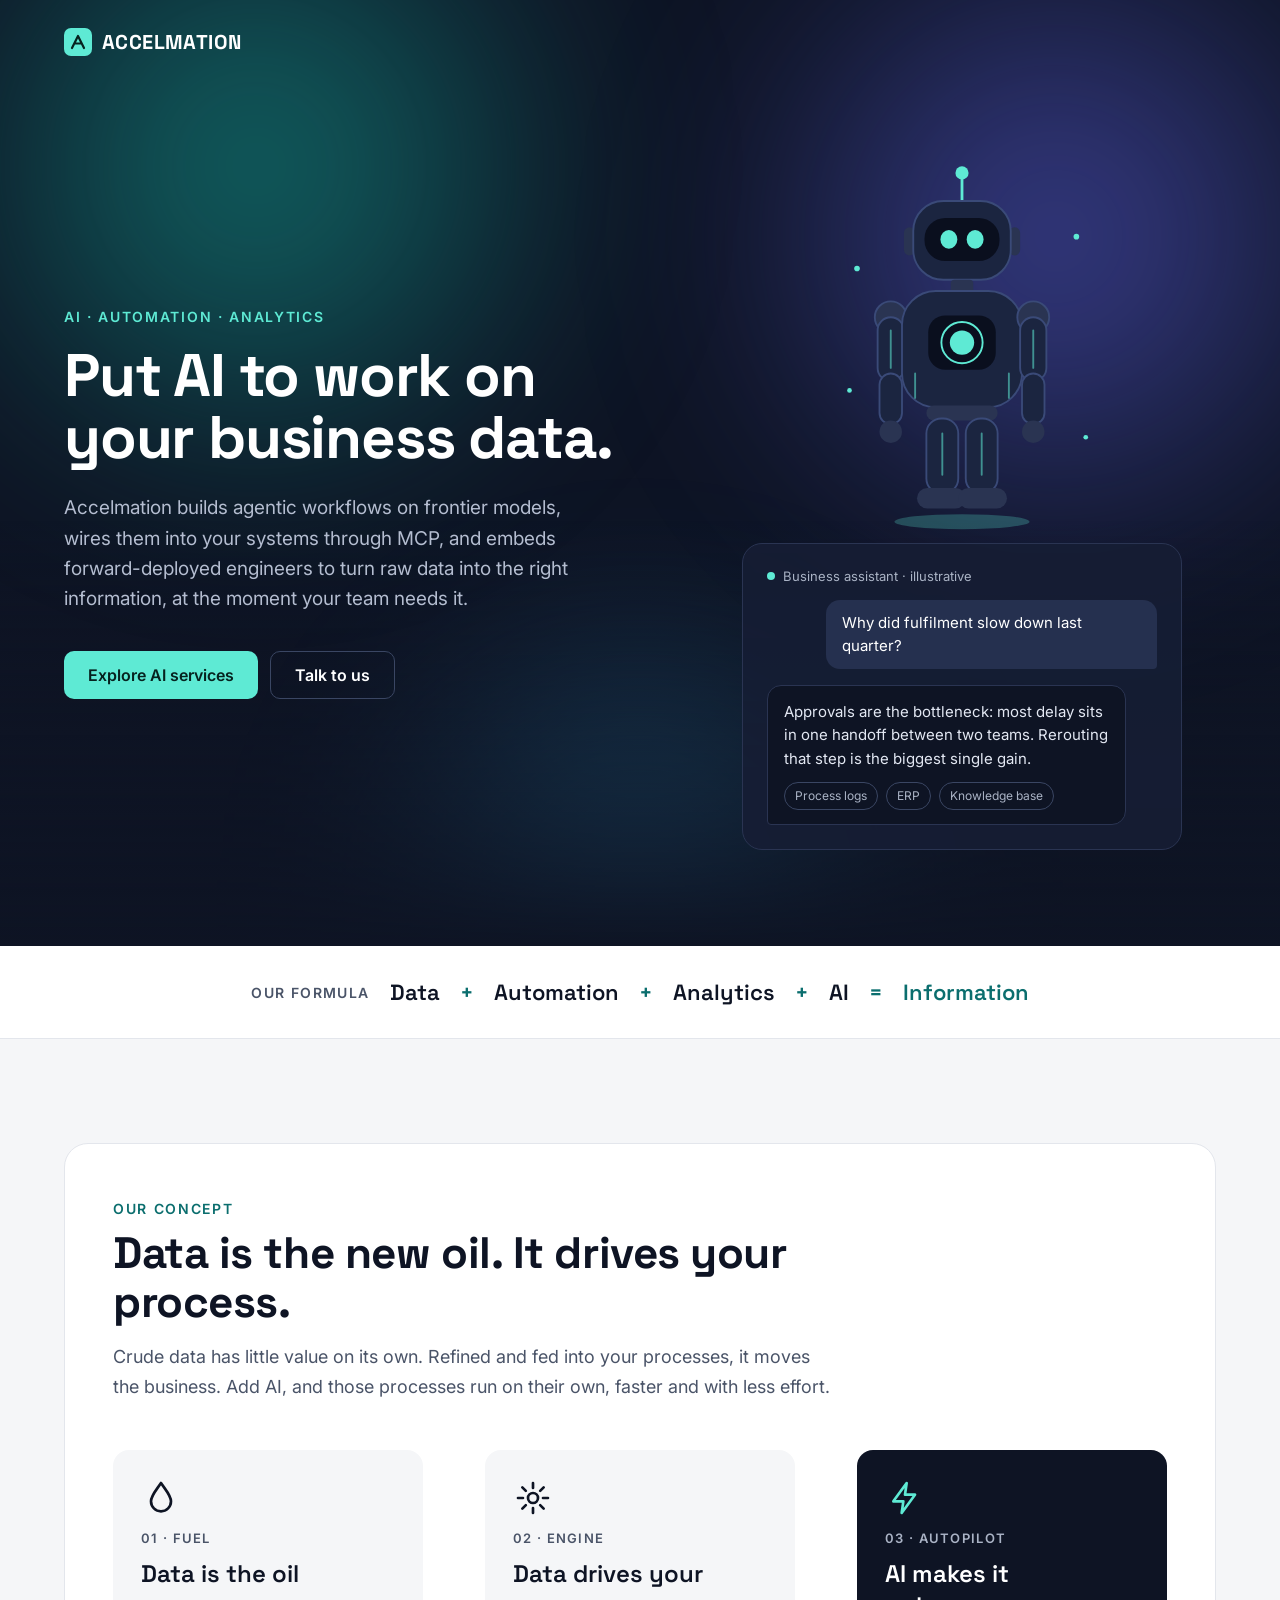
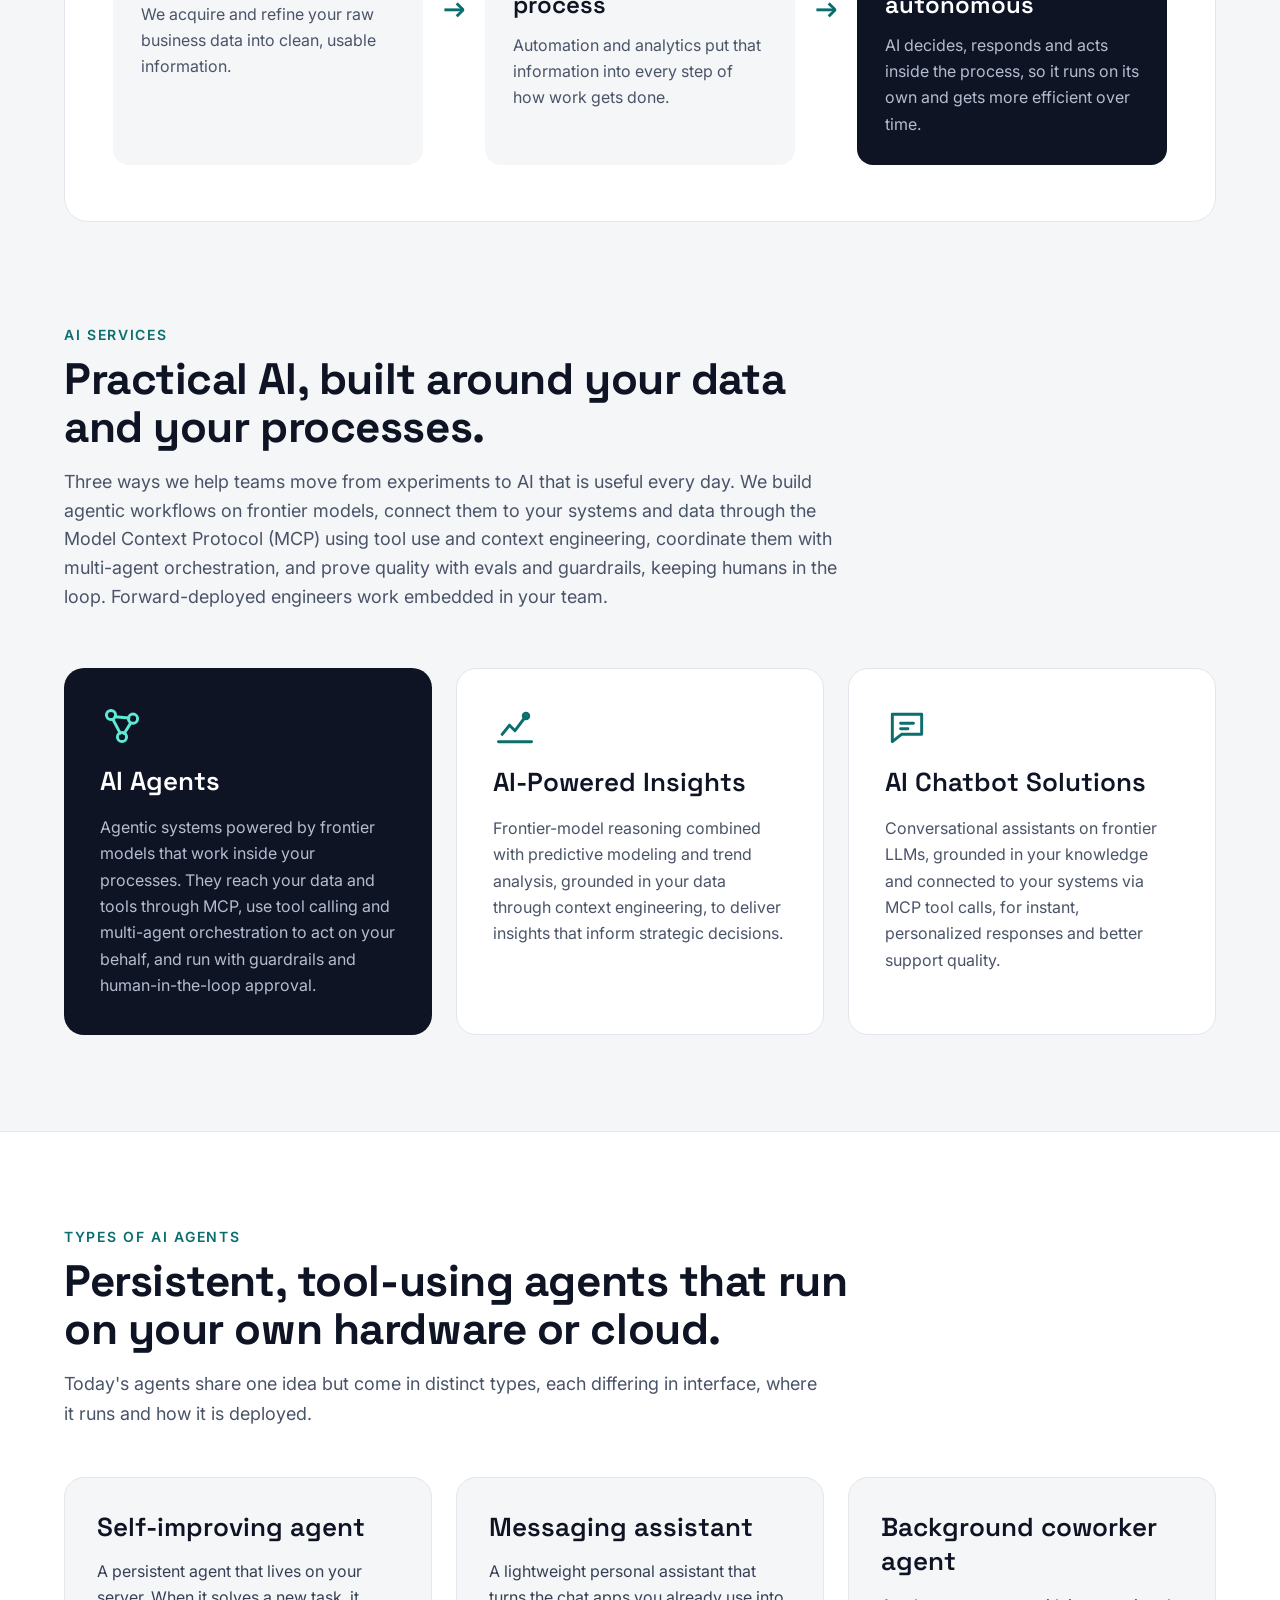
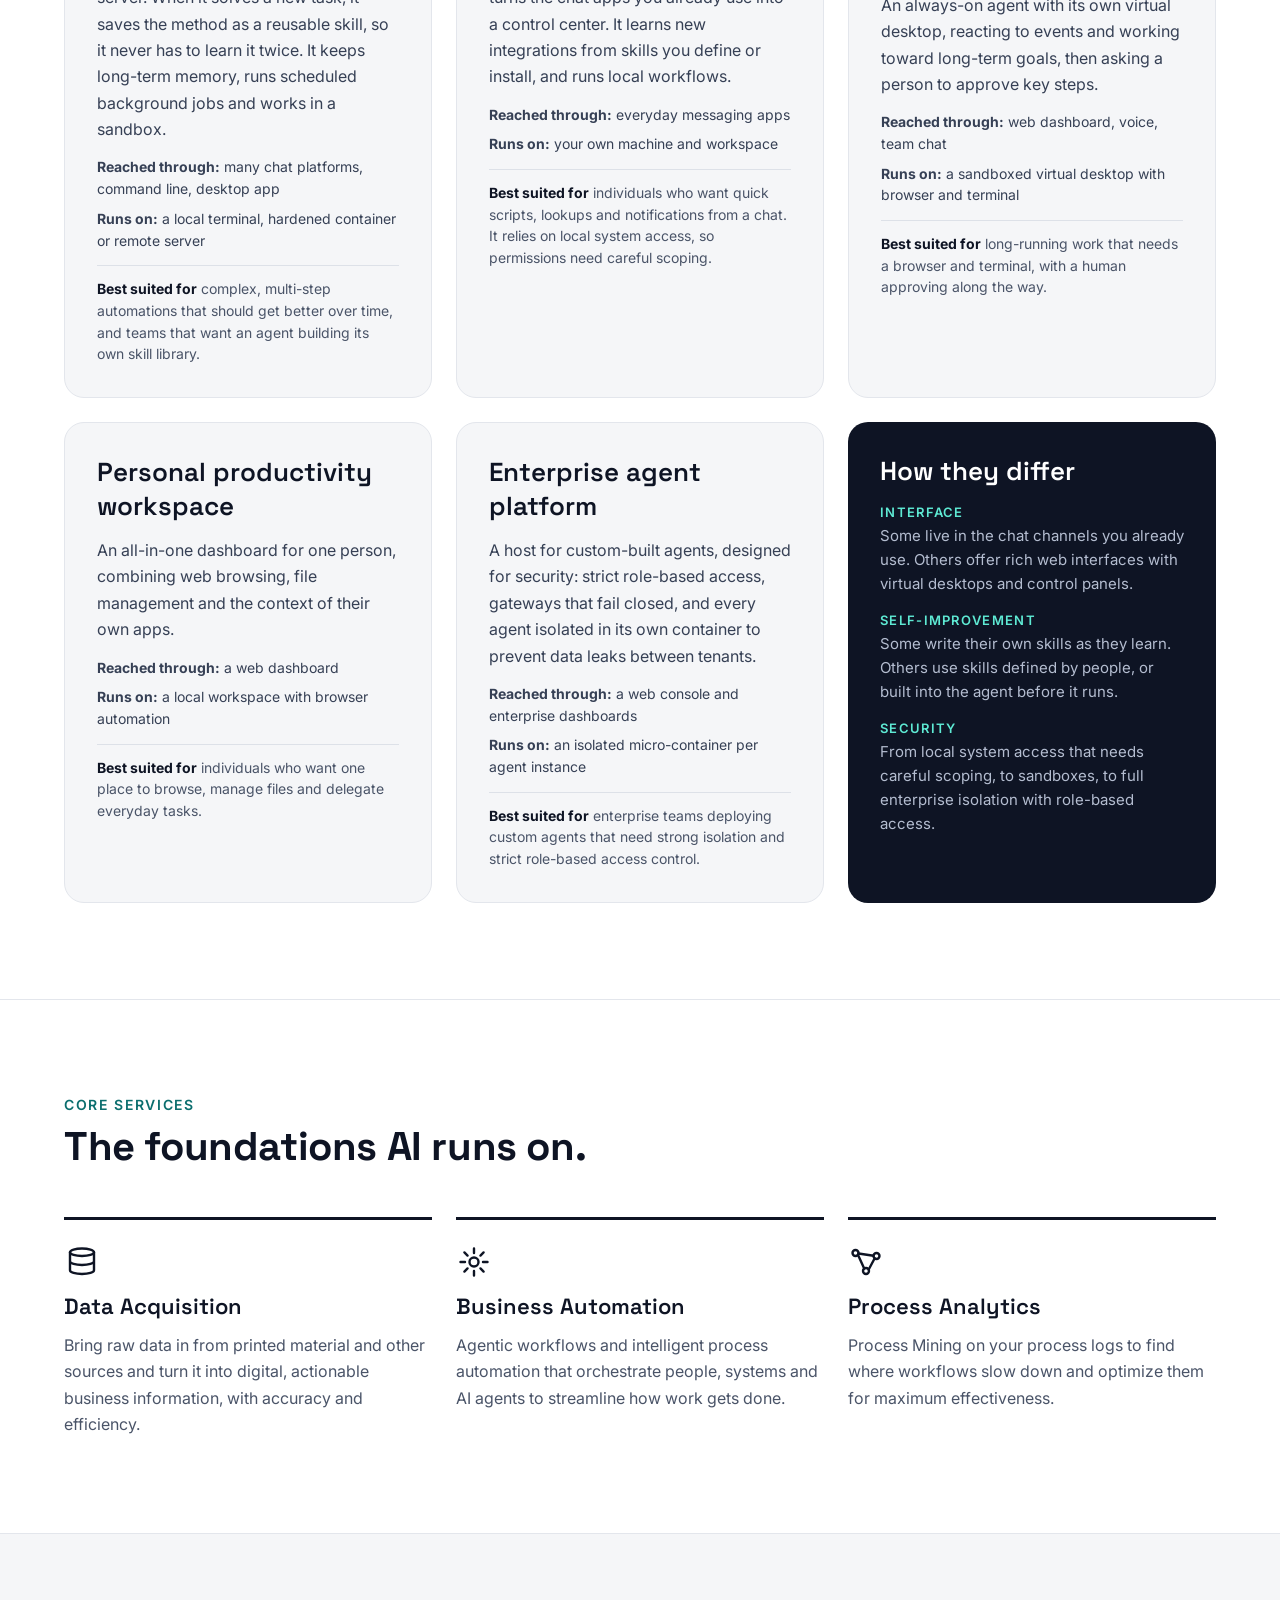
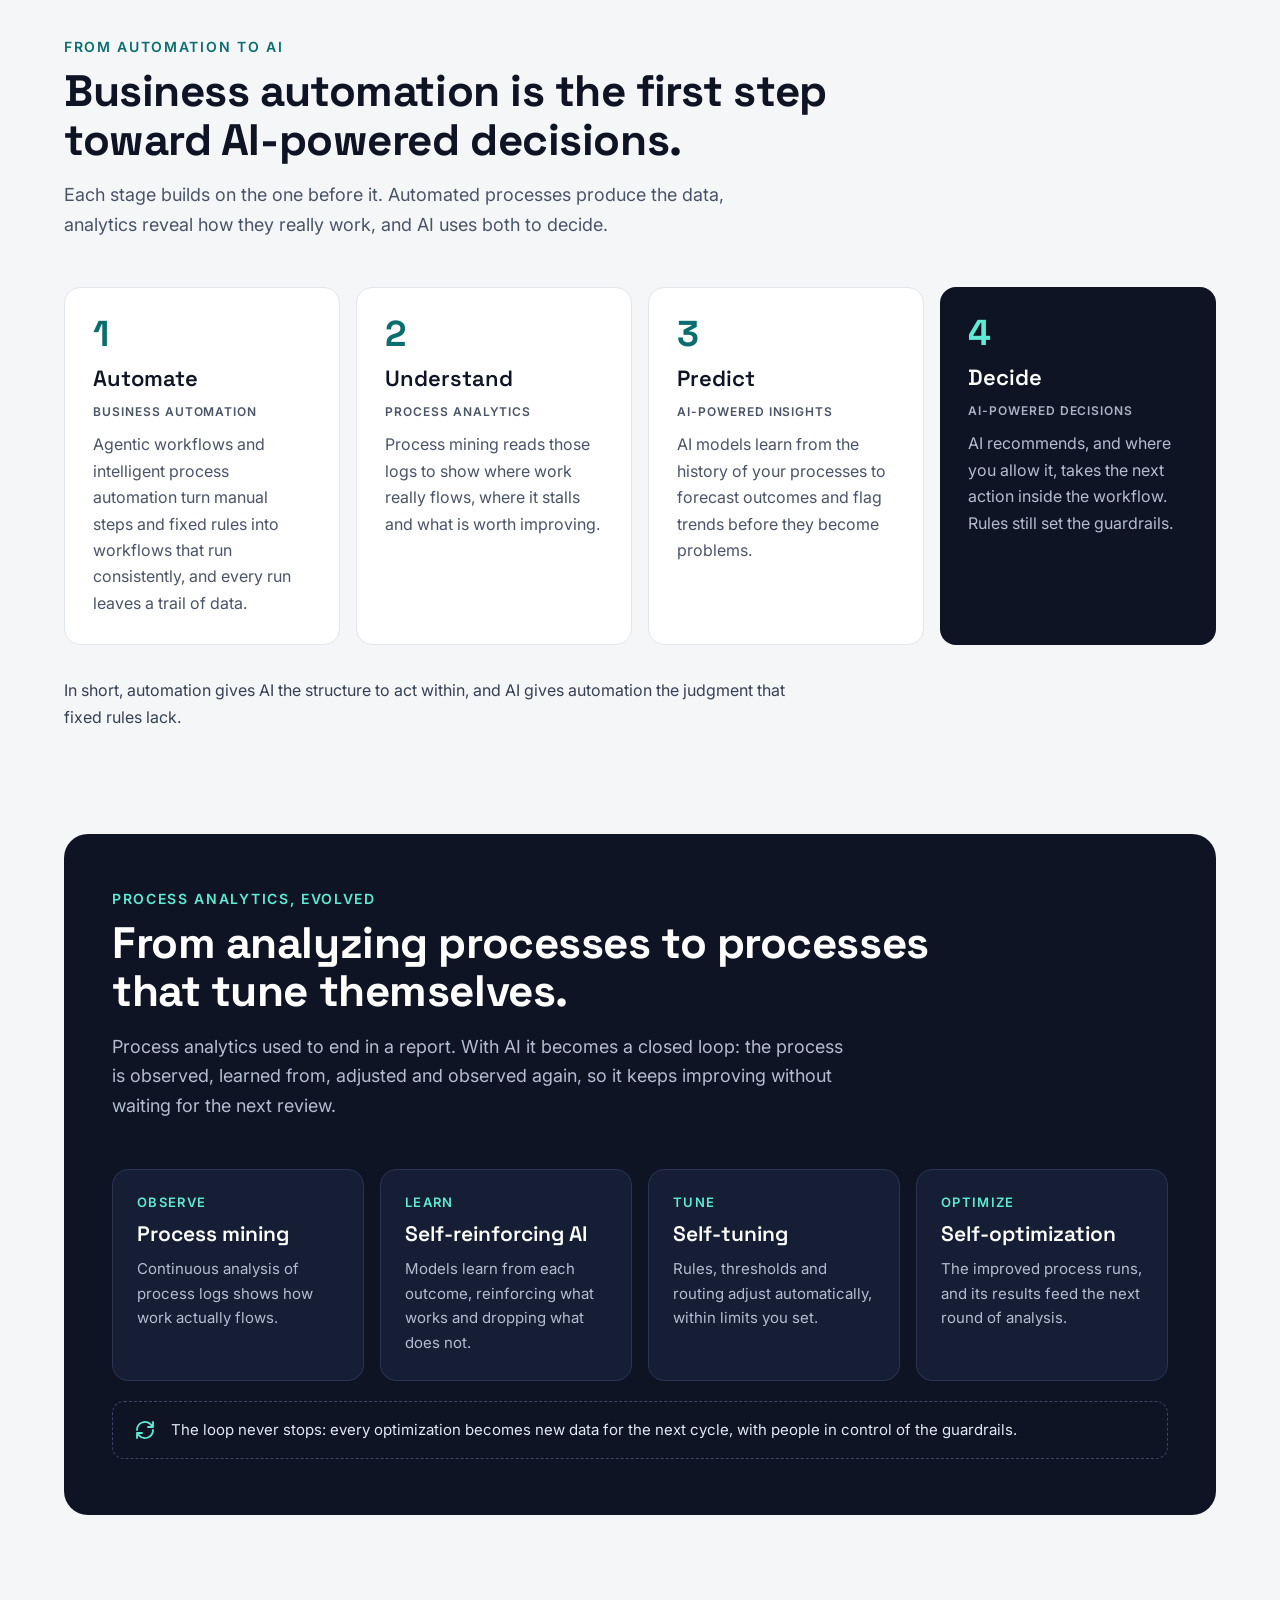
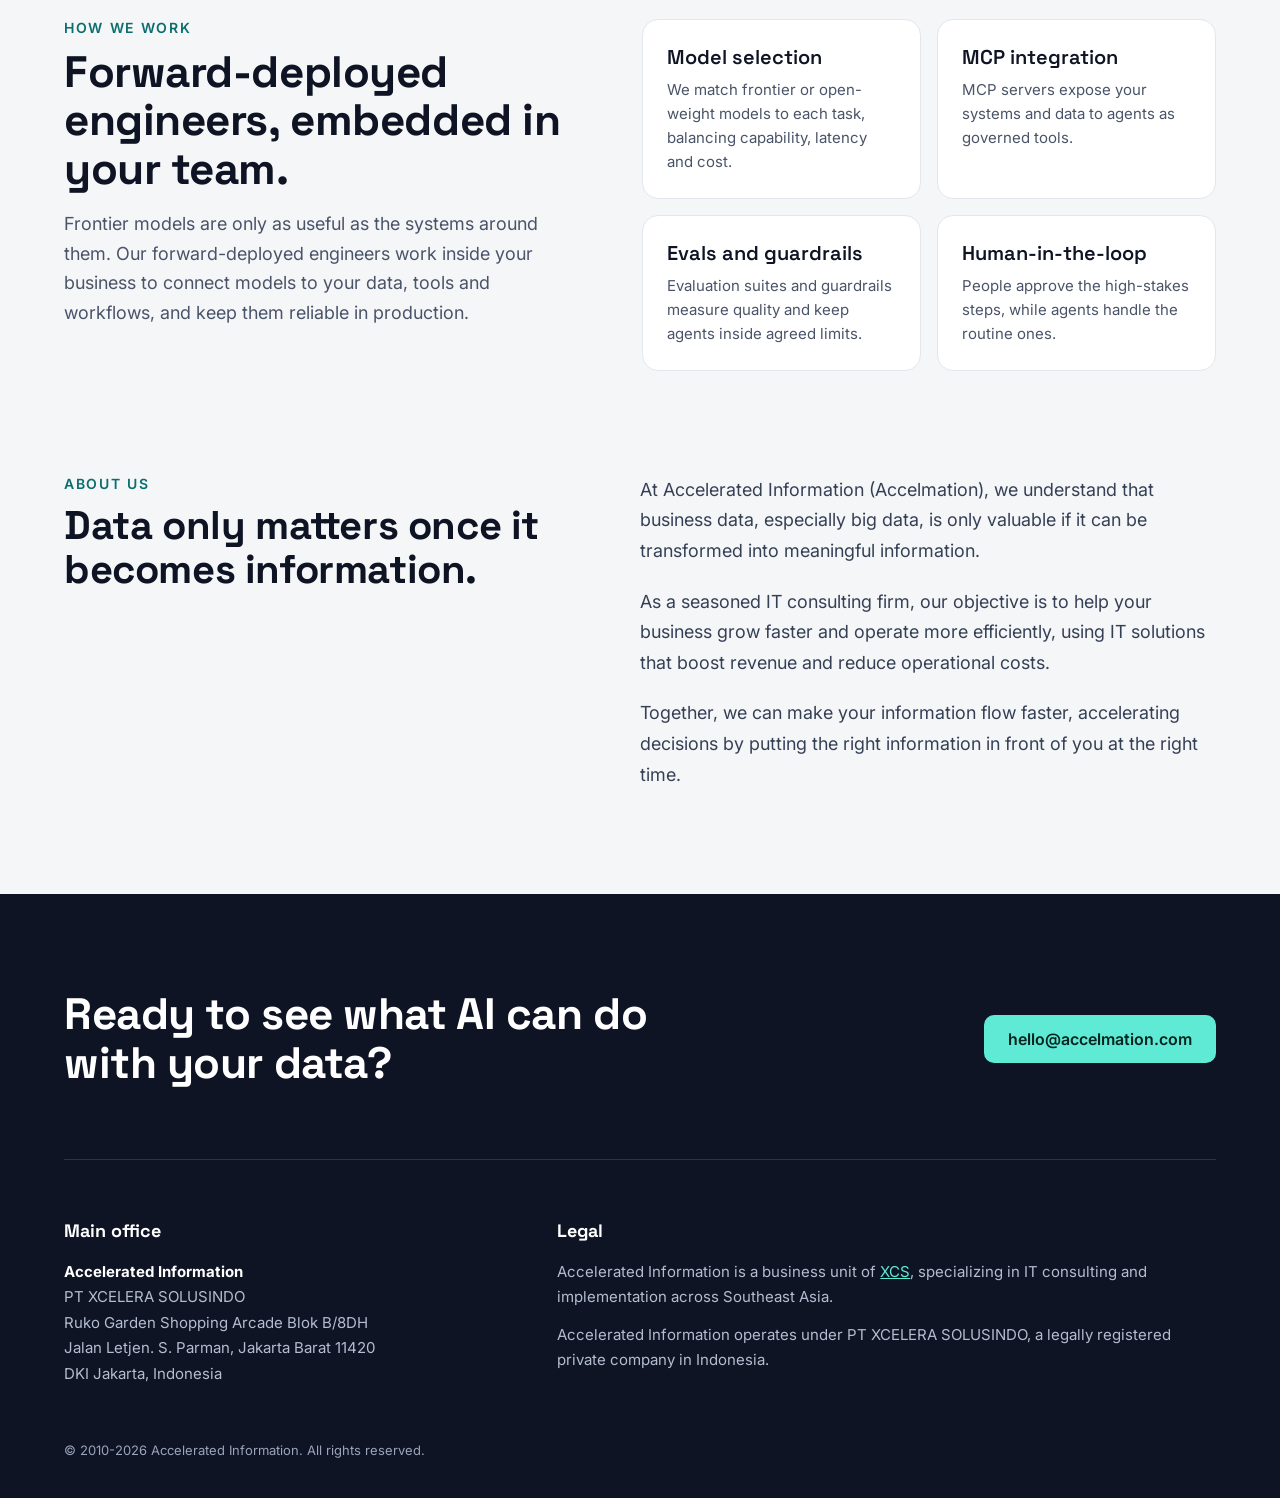
==== index.html @ 2de8f8f3 "Add animated humanoid robot to the hero Co-Authored-By: Claude Sonnet 5.5 <noreply@anthropic.com> Cl" ====
<!DOCTYPE html>
<html lang="en">
<head>
<meta charset="utf-8">
<meta name="viewport" content="width=device-width, initial-scale=1.0">
<title>Accelmation | AI agents, automation and analytics</title>
<meta name="description" content="Accelmation builds agentic workflows on frontier models, connects them to your systems through MCP, and turns business data into the right information at the right time.">
<meta name="author" content="Accelerated Information">
<link rel="preconnect" href="https://fonts.googleapis.com">
<link rel="preconnect" href="https://fonts.gstatic.com" crossorigin>
<link href="https://fonts.googleapis.com/css2?family=Inter:wght@400;500;600&family=Space+Grotesk:wght@500;600;700&display=swap" rel="stylesheet">
<style>
*,*::before,*::after{box-sizing:border-box}
html{scroll-behavior:smooth}
section[id],div[id]{scroll-margin-top:16px}

body{margin:0;font-family:'Inter',system-ui,sans-serif;color:#0E1424;background:#F5F6F8}
a{color:#0B6E6E}a:hover{color:#084F4F}
a.btn-solid{background:#5EEAD4;color:#06231F;text-decoration:none;font-weight:600;padding:14px 24px;border-radius:10px;min-height:20px;display:inline-block}
a.btn-solid:hover{filter:brightness(1.12);color:#06231F}
.aurora{position:absolute;border-radius:50%;filter:blur(90px);opacity:.55;will-change:transform}
.a1{width:60%;height:75%;left:-10%;top:-20%;background:radial-gradient(circle,#14B8A6 0%,rgba(20,184,166,0) 70%);animation:auroraA 14s ease-in-out infinite alternate}
.a2{width:55%;height:80%;right:-10%;top:-15%;background:radial-gradient(circle,#6366F1 0%,rgba(99,102,241,0) 70%);animation:auroraB 18s ease-in-out infinite alternate}
.a3{width:50%;height:60%;left:25%;bottom:-25%;background:radial-gradient(circle,#38BDF8 0%,rgba(56,189,248,0) 70%);animation:auroraC 22s ease-in-out infinite alternate}
@keyframes auroraA{0%{transform:translate(0,0) scale(1)}50%{transform:translate(18%,12%) scale(1.15)}100%{transform:translate(8%,-10%) scale(.95)}}
@keyframes auroraB{0%{transform:translate(0,0) scale(1)}50%{transform:translate(-20%,15%) scale(1.2)}100%{transform:translate(-8%,-8%) scale(1)}}
@keyframes auroraC{0%{transform:translate(0,0) scale(1)}50%{transform:translate(-25%,-12%) scale(1.25)}100%{transform:translate(20%,-5%) scale(1)}}
.rb-float{animation:rbFloat 4s ease-in-out infinite}
@keyframes rbFloat{0%,100%{transform:translateY(0)}50%{transform:translateY(-12px)}}
.rb-shadow{transform-box:fill-box;transform-origin:center;animation:rbShadow 4s ease-in-out infinite}
@keyframes rbShadow{0%,100%{transform:scale(1);opacity:.28}50%{transform:scale(.8);opacity:.16}}
.rb-eye{transform-box:fill-box;transform-origin:center;animation:rbBlink 5s infinite}
@keyframes rbBlink{0%,92%,100%{transform:scaleY(1)}95%{transform:scaleY(.1)}}
.rb-pulse{animation:rbPulse 2s ease-in-out infinite}
@keyframes rbPulse{0%,100%{opacity:.65}50%{opacity:1}}
.rb-ring{transform-box:fill-box;transform-origin:center;animation:rbRing 2s ease-out infinite}
@keyframes rbRing{0%{transform:scale(.7);opacity:.7}100%{transform:scale(1.35);opacity:0}}
.rb-wave{transform-box:view-box;transform-origin:236px 172px;animation:rbWave 3s ease-in-out infinite}
@keyframes rbWave{0%,100%{transform:rotate(0)}15%{transform:rotate(-125deg)}28%{transform:rotate(-105deg)}41%{transform:rotate(-130deg)}54%{transform:rotate(-105deg)}67%{transform:rotate(-125deg)}85%{transform:rotate(0)}}
.rb-spark{animation:rbSpark 3.5s ease-in-out infinite}
.rb-s2{animation-delay:.8s}.rb-s3{animation-delay:1.6s}.rb-s4{animation-delay:2.4s}
@keyframes rbSpark{0%,100%{transform:translateY(0);opacity:.2}50%{transform:translateY(-18px);opacity:1}}
@media (prefers-reduced-motion:reduce){.aurora,.rb-float,.rb-shadow,.rb-eye,.rb-pulse,.rb-ring,.rb-wave,.rb-spark{animation:none}}
a.btn-ghost{color:#fff;text-decoration:none;font-weight:600;padding:13px 24px;border-radius:10px;border:1px solid #3A4663;display:inline-block}
a.btn-ghost:hover{border-color:#fff;color:#fff}

@media (prefers-reduced-motion:reduce){html{scroll-behavior:auto}}
@media (max-width:640px){h1{font-size:40px!important}h2{font-size:32px!important}}
</style>
</head>
<body>
<div style="font-family:'Inter',system-ui,sans-serif;background:#F5F6F8;color:#0E1424">

<!-- HERO -->
<header style="background:#0E1424;color:#fff;position:relative;overflow:hidden">
<div aria-hidden="true" style="position:absolute;inset:0;overflow:hidden;pointer-events:none">
<div class="aurora a1"></div>
<div class="aurora a2"></div>
<div class="aurora a3"></div>
<div style="position:absolute;inset:0;background:linear-gradient(180deg,rgba(14,20,36,0) 55%,#0E1424 100%)"></div>
</div>
<div style="max-width:1200px;margin:0 auto;padding:0 24px;position:relative;z-index:1">
<nav style="display:flex;flex-wrap:wrap;align-items:center;justify-content:space-between;gap:8px 32px;padding:20px 0">
<a href="#top" style="display:flex;align-items:center;gap:10px;text-decoration:none;color:#fff;font-family:'Space Grotesk',sans-serif;font-weight:700;font-size:20px;letter-spacing:0.02em;min-height:44px">
<svg width="28" height="28" viewBox="0 0 28 28" fill="none" aria-hidden="true"><rect width="28" height="28" rx="7" fill="#5EEAD4"/><path d="M8 20 L14 8 L20 20 M10.5 15.5 H17.5" stroke="#06231F" stroke-width="2.2" stroke-linecap="round" stroke-linejoin="round"/></svg>
ACCELMATION
</a>
</nav>

<div id="top" style="display:flex;flex-wrap:wrap;gap:56px;align-items:center;padding:72px 0 96px">
<div style="flex:1 1 460px;min-width:0">
<p style="margin:0 0 20px;font-size:14px;font-weight:600;letter-spacing:0.12em;text-transform:uppercase;color:#5EEAD4">AI · Automation · Analytics</p>
<h1 style="margin:0 0 24px;font-family:'Space Grotesk',sans-serif;font-weight:700;font-size:60px;line-height:1.04;letter-spacing:-0.02em">Put AI to work on your business data.</h1>
<p style="margin:0 0 36px;font-size:19px;line-height:1.6;color:#B4BDD0;max-width:540px">Accelmation builds agentic workflows on frontier models, wires them into your systems through MCP, and embeds forward-deployed engineers to turn raw data into the right information, at the moment your team needs it.</p>
<div style="display:flex;flex-wrap:wrap;gap:12px">
<a class="btn-solid" href="#ai">Explore AI services</a>
<a class="btn-ghost" href="#contact">Talk to us</a>
</div>
</div>

<!-- robot + illustrative assistant panel -->
<div style="flex:1 1 380px;min-width:0;display:flex;flex-direction:column;align-items:center">
<svg class="rb" viewBox="0 0 320 400" role="img" aria-label="Animated futuristic humanoid robot waving" style="display:block;width:100%;max-width:300px;height:auto;overflow:visible;position:relative;z-index:1">
<ellipse class="rb-shadow" cx="160" cy="390" rx="72" ry="8" fill="#5EEAD4" opacity="0.25"/>
<circle class="rb-spark rb-s1" cx="48" cy="120" r="3" fill="#5EEAD4"/>
<circle class="rb-spark rb-s2" cx="40" cy="250" r="2.5" fill="#5EEAD4"/>
<circle class="rb-spark rb-s3" cx="282" cy="86" r="3" fill="#5EEAD4"/>
<circle class="rb-spark rb-s4" cx="292" cy="300" r="2.5" fill="#5EEAD4"/>
<g class="rb-float">
<line x1="160" y1="24" x2="160" y2="48" stroke="#5EEAD4" stroke-width="3" stroke-linecap="round"/>
<circle class="rb-pulse" cx="160" cy="18" r="7" fill="#5EEAD4"/>
<rect x="98" y="76" width="12" height="30" rx="6" fill="#2A3452"/>
<rect x="210" y="76" width="12" height="30" rx="6" fill="#2A3452"/>
<rect x="108" y="48" width="104" height="84" rx="32" fill="#1B2540" stroke="#3A4A78" stroke-width="2"/>
<rect x="120" y="66" width="80" height="46" rx="22" fill="#0A0F1E"/>
<ellipse class="rb-eye" cx="146" cy="89" rx="9" ry="10" fill="#5EEAD4"/>
<ellipse class="rb-eye" cx="174" cy="89" rx="9" ry="10" fill="#5EEAD4"/>
<rect x="148" y="132" width="24" height="14" rx="4" fill="#2A3452"/>
<g>
<circle cx="84" cy="172" r="17" fill="#2A3452" stroke="#3A4A78" stroke-width="2"/>
<rect x="70" y="172" width="28" height="68" rx="14" fill="#1B2540" stroke="#3A4A78" stroke-width="2"/>
<rect x="72" y="232" width="24" height="54" rx="12" fill="#1B2540" stroke="#3A4A78" stroke-width="2"/>
<circle cx="84" cy="294" r="12" fill="#2A3452"/>
<path d="M84 186v40" stroke="#5EEAD4" stroke-width="2" stroke-linecap="round" opacity="0.55"/>
</g>
<rect x="96" y="144" width="128" height="124" rx="36" fill="#1B2540" stroke="#3A4A78" stroke-width="2"/>
<rect x="124" y="170" width="72" height="58" rx="18" fill="#0A0F1E"/>
<circle class="rb-ring" cx="160" cy="199" r="22" fill="none" stroke="#5EEAD4" stroke-width="2"/>
<circle class="rb-pulse" cx="160" cy="199" r="13" fill="#5EEAD4"/>
<path d="M110 232v26M210 232v26" stroke="#5EEAD4" stroke-width="2" stroke-linecap="round" opacity="0.55"/>
<rect x="122" y="266" width="76" height="16" rx="8" fill="#2A3452"/>
<rect x="122" y="280" width="34" height="80" rx="16" fill="#1B2540" stroke="#3A4A78" stroke-width="2"/>
<rect x="164" y="280" width="34" height="80" rx="16" fill="#1B2540" stroke="#3A4A78" stroke-width="2"/>
<path d="M139 296v44M181 296v44" stroke="#5EEAD4" stroke-width="2" stroke-linecap="round" opacity="0.55"/>
<rect x="112" y="354" width="52" height="22" rx="11" fill="#2A3452"/>
<rect x="156" y="354" width="52" height="22" rx="11" fill="#2A3452"/>
<g class="rb-wave">
<circle cx="236" cy="172" r="17" fill="#2A3452" stroke="#3A4A78" stroke-width="2"/>
<rect x="222" y="172" width="28" height="68" rx="14" fill="#1B2540" stroke="#3A4A78" stroke-width="2"/>
<rect x="224" y="232" width="24" height="54" rx="12" fill="#1B2540" stroke="#3A4A78" stroke-width="2"/>
<circle cx="236" cy="294" r="12" fill="#2A3452"/>
<path d="M236 186v40" stroke="#5EEAD4" stroke-width="2" stroke-linecap="round" opacity="0.55"/>
</g>
</g>
</svg>

<div style="background:rgba(22,30,53,0.92);border:1px solid #2A3452;border-radius:20px;padding:24px;display:flex;flex-direction:column;gap:16px;width:100%;max-width:440px;margin-top:12px;position:relative;z-index:2">
<div style="display:flex;align-items:center;gap:8px;font-size:13px;color:#AAB3C5">
<span style="width:8px;height:8px;border-radius:50%;background:#5EEAD4;display:inline-block"></span>
Business assistant · illustrative
</div>
<div style="align-self:flex-end;background:#25304F;border-radius:14px 14px 4px 14px;padding:12px 16px;font-size:15px;line-height:1.5;max-width:85%">Why did fulfilment slow down last quarter?</div>
<div style="align-self:flex-start;background:#0E1424;border:1px solid #2A3452;border-radius:14px 14px 14px 4px;padding:14px 16px;font-size:15px;line-height:1.55;max-width:92%;color:#E3E8F3">
Approvals are the bottleneck: most delay sits in one handoff between two teams. Rerouting that step is the biggest single gain.
<div style="display:flex;flex-wrap:wrap;gap:8px;margin-top:12px">
<span style="font-size:12px;padding:4px 10px;border-radius:99px;border:1px solid #3A4663;color:#AAB3C5">Process logs</span>
<span style="font-size:12px;padding:4px 10px;border-radius:99px;border:1px solid #3A4663;color:#AAB3C5">ERP</span>
<span style="font-size:12px;padding:4px 10px;border-radius:99px;border:1px solid #3A4663;color:#AAB3C5">Knowledge base</span>
</div>
</div>
</div>
</div>
</div>
</div>
</header>

<!-- FORMULA -->
<section style="background:#fff;border-bottom:1px solid #E3E6EC">
<div style="max-width:1200px;margin:0 auto;padding:32px 24px;display:flex;flex-wrap:wrap;align-items:center;justify-content:center;gap:12px 20px;font-family:'Space Grotesk',sans-serif;font-weight:600;font-size:22px">
<span style="color:#4A5468;font-size:14px;font-family:'Inter',sans-serif;letter-spacing:0.1em;text-transform:uppercase;font-weight:600">Our formula</span>
<span>Data</span><span style="color:#0B6E6E">+</span><span>Automation</span><span style="color:#0B6E6E">+</span><span>Analytics</span><span style="color:#0B6E6E">+</span><span>AI</span><span style="color:#0B6E6E">=</span><span style="color:#0B6E6E">Information</span>
</div>
</section>

<!-- CONCEPT -->
<section id="concept" style="padding:104px 0 0">
<div style="max-width:1200px;margin:0 auto;padding:0 24px">
<div style="background:#fff;border:1px solid #E3E6EC;border-radius:24px;padding:56px 48px">
<p style="margin:0 0 12px;font-size:14px;font-weight:600;letter-spacing:0.12em;text-transform:uppercase;color:#0B6E6E">Our concept</p>
<h2 style="margin:0 0 16px;font-family:'Space Grotesk',sans-serif;font-weight:700;font-size:44px;line-height:1.1;letter-spacing:-0.01em;max-width:800px">Data is the new oil. It drives your process.</h2>
<p style="margin:0 0 48px;font-size:18px;line-height:1.65;color:#4A5468;max-width:720px">Crude data has little value on its own. Refined and fed into your processes, it moves the business. Add AI, and those processes run on their own, faster and with less effort.</p>

<div style="display:flex;flex-wrap:wrap;align-items:stretch;gap:16px">

<div style="flex:1 1 260px;min-width:0;background:#F5F6F8;border-radius:16px;padding:28px;display:flex;flex-direction:column;gap:12px">
<svg width="40" height="40" viewBox="0 0 24 24" fill="none" stroke="#0E1424" stroke-width="1.6" stroke-linecap="round" stroke-linejoin="round" aria-hidden="true"><path d="M12 3c3 4.5 6 7.5 6 11a6 6 0 0 1-12 0c0-3.5 3-6.5 6-11z"/></svg>
<span style="font-size:13px;font-weight:600;letter-spacing:0.1em;text-transform:uppercase;color:#4A5468">01 · Fuel</span>
<h3 style="margin:0;font-family:'Space Grotesk',sans-serif;font-size:24px;font-weight:600">Data is the oil</h3>
<p style="margin:0;font-size:16px;line-height:1.65;color:#4A5468">We acquire and refine your raw business data into clean, usable information.</p>
</div>

<div aria-hidden="true" style="flex:0 0 auto;align-self:center;color:#0B6E6E;font-family:'Space Grotesk',sans-serif;font-size:28px;font-weight:600;padding:0 4px">&rarr;</div>

<div style="flex:1 1 260px;min-width:0;background:#F5F6F8;border-radius:16px;padding:28px;display:flex;flex-direction:column;gap:12px">
<svg width="40" height="40" viewBox="0 0 24 24" fill="none" stroke="#0E1424" stroke-width="1.6" stroke-linecap="round" stroke-linejoin="round" aria-hidden="true"><circle cx="12" cy="12" r="3"/><path d="M12 3v3M12 18v3M3 12h3M18 12h3M5.6 5.6l2.1 2.1M16.3 16.3l2.1 2.1M18.4 5.6l-2.1 2.1M7.7 16.3l-2.1 2.1"/></svg>
<span style="font-size:13px;font-weight:600;letter-spacing:0.1em;text-transform:uppercase;color:#4A5468">02 · Engine</span>
<h3 style="margin:0;font-family:'Space Grotesk',sans-serif;font-size:24px;font-weight:600">Data drives your process</h3>
<p style="margin:0;font-size:16px;line-height:1.65;color:#4A5468">Automation and analytics put that information into every step of how work gets done.</p>
</div>

<div aria-hidden="true" style="flex:0 0 auto;align-self:center;color:#0B6E6E;font-family:'Space Grotesk',sans-serif;font-size:28px;font-weight:600;padding:0 4px">&rarr;</div>

<div style="flex:1 1 260px;min-width:0;background:#0E1424;color:#fff;border-radius:16px;padding:28px;display:flex;flex-direction:column;gap:12px">
<svg width="40" height="40" viewBox="0 0 24 24" fill="none" stroke="#5EEAD4" stroke-width="1.6" stroke-linecap="round" stroke-linejoin="round" aria-hidden="true"><path d="M13 3L5 14h6l-1 7 8-11h-6z"/></svg>
<span style="font-size:13px;font-weight:600;letter-spacing:0.1em;text-transform:uppercase;color:#AAB3C5">03 · Autopilot</span>
<h3 style="margin:0;font-family:'Space Grotesk',sans-serif;font-size:24px;font-weight:600">AI makes it autonomous</h3>
<p style="margin:0;font-size:16px;line-height:1.65;color:#B4BDD0">AI decides, responds and acts inside the process, so it runs on its own and gets more efficient over time.</p>
</div>

</div>
</div>
</div>
</section>

<!-- AI SERVICES -->
<section id="ai" style="padding:104px 0 96px">
<div style="max-width:1200px;margin:0 auto;padding:0 24px">
<p style="margin:0 0 12px;font-size:14px;font-weight:600;letter-spacing:0.12em;text-transform:uppercase;color:#0B6E6E">AI services</p>
<h2 style="margin:0 0 16px;font-family:'Space Grotesk',sans-serif;font-weight:700;font-size:44px;line-height:1.1;letter-spacing:-0.01em;max-width:760px">Practical AI, built around your data and your processes.</h2>
<p style="margin:0 0 56px;font-size:18px;line-height:1.6;color:#4A5468;max-width:780px">Three ways we help teams move from experiments to AI that is useful every day. We build agentic workflows on frontier models, connect them to your systems and data through the Model Context Protocol (MCP) using tool use and context engineering, coordinate them with multi-agent orchestration, and prove quality with evals and guardrails, keeping humans in the loop. Forward-deployed engineers work embedded in your team.</p>

<div style="display:grid;grid-template-columns:repeat(auto-fit,minmax(300px,1fr));gap:24px">

<div style="background:#0E1424;color:#fff;border-radius:20px;padding:36px;display:flex;flex-direction:column;gap:16px">
<svg width="44" height="44" viewBox="0 0 24 24" fill="none" stroke="#5EEAD4" stroke-width="1.6" stroke-linecap="round" stroke-linejoin="round" aria-hidden="true"><circle cx="6" cy="6" r="2.5"/><circle cx="18" cy="8" r="2.5"/><circle cx="12" cy="18" r="2.5"/><path d="M8.2 7l7.6 .6M7 8.3l4 7.6M16.8 10.3l-3.6 5.8"/></svg>
<h3 style="margin:0;font-family:'Space Grotesk',sans-serif;font-size:26px;font-weight:600">AI Agents</h3>
<p style="margin:0;font-size:16px;line-height:1.65;color:#B4BDD0">Agentic systems powered by frontier models that work inside your processes. They reach your data and tools through MCP, use tool calling and multi-agent orchestration to act on your behalf, and run with guardrails and human-in-the-loop approval.</p>
</div>

<div style="background:#fff;border:1px solid #E3E6EC;border-radius:20px;padding:36px;display:flex;flex-direction:column;gap:16px">
<svg width="44" height="44" viewBox="0 0 24 24" fill="none" stroke="#0B6E6E" stroke-width="1.6" stroke-linecap="round" stroke-linejoin="round" aria-hidden="true"><path d="M3 20h18"/><path d="M5 16l4-5 3 3 6-8"/><circle cx="18" cy="6" r="1.5"/></svg>
<h3 style="margin:0;font-family:'Space Grotesk',sans-serif;font-size:26px;font-weight:600">AI-Powered Insights</h3>
<p style="margin:0;font-size:16px;line-height:1.65;color:#4A5468">Frontier-model reasoning combined with predictive modeling and trend analysis, grounded in your data through context engineering, to deliver insights that inform strategic decisions.</p>
</div>

<div style="background:#fff;border:1px solid #E3E6EC;border-radius:20px;padding:36px;display:flex;flex-direction:column;gap:16px">
<svg width="44" height="44" viewBox="0 0 24 24" fill="none" stroke="#0B6E6E" stroke-width="1.6" stroke-linecap="round" stroke-linejoin="round" aria-hidden="true"><path d="M4 5h16v11H9l-5 4z"/><path d="M8.5 10h7M8.5 13h4"/></svg>
<h3 style="margin:0;font-family:'Space Grotesk',sans-serif;font-size:26px;font-weight:600">AI Chatbot Solutions</h3>
<p style="margin:0;font-size:16px;line-height:1.65;color:#4A5468">Conversational assistants on frontier LLMs, grounded in your knowledge and connected to your systems via MCP tool calls, for instant, personalized responses and better support quality.</p>
</div>

</div>
</div>
</section>

<!-- AI AGENT LANDSCAPE -->
<section id="agents" style="background:#fff;border-top:1px solid #E3E6EC;padding:96px 0">
<div style="max-width:1200px;margin:0 auto;padding:0 24px">
<p style="margin:0 0 12px;font-size:14px;font-weight:600;letter-spacing:0.12em;text-transform:uppercase;color:#0B6E6E">Types of AI agents</p>
<h2 style="margin:0 0 16px;font-family:'Space Grotesk',sans-serif;font-weight:700;font-size:44px;line-height:1.1;letter-spacing:-0.01em;max-width:820px">Persistent, tool-using agents that run on your own hardware or cloud.</h2>
<p style="margin:0 0 48px;font-size:18px;line-height:1.65;color:#4A5468;max-width:760px">Today's agents share one idea but come in distinct types, each differing in interface, where it runs and how it is deployed.</p>

<div style="display:grid;grid-template-columns:repeat(auto-fit,minmax(340px,1fr));gap:24px">

<div style="background:#F5F6F8;border:1px solid #E3E6EC;border-radius:20px;padding:32px;display:flex;flex-direction:column;gap:14px">
<h3 style="margin:0;font-family:'Space Grotesk',sans-serif;font-size:26px;font-weight:600">Self-improving agent</h3>
<p style="margin:0;font-size:16px;line-height:1.65;color:#364055">A persistent agent that lives on your server. When it solves a new task, it saves the method as a reusable skill, so it never has to learn it twice. It keeps long-term memory, runs scheduled background jobs and works in a sandbox.</p>
<div style="display:flex;flex-direction:column;gap:8px;font-size:14px;line-height:1.55;color:#364055">
<div><strong>Reached through:</strong> many chat platforms, command line, desktop app</div>
<div><strong>Runs on:</strong> a local terminal, hardened container or remote server</div>
</div>
<p style="margin:0;font-size:14px;line-height:1.55;color:#4A5468;border-top:1px solid #DDE1E8;padding-top:12px"><strong style="color:#0E1424">Best suited for</strong> complex, multi-step automations that should get better over time, and teams that want an agent building its own skill library.</p>
</div>

<div style="background:#F5F6F8;border:1px solid #E3E6EC;border-radius:20px;padding:32px;display:flex;flex-direction:column;gap:14px">
<h3 style="margin:0;font-family:'Space Grotesk',sans-serif;font-size:26px;font-weight:600">Messaging assistant</h3>
<p style="margin:0;font-size:16px;line-height:1.65;color:#364055">A lightweight personal assistant that turns the chat apps you already use into a control center. It learns new integrations from skills you define or install, and runs local workflows.</p>
<div style="display:flex;flex-direction:column;gap:8px;font-size:14px;line-height:1.55;color:#364055">
<div><strong>Reached through:</strong> everyday messaging apps</div>
<div><strong>Runs on:</strong> your own machine and workspace</div>
</div>
<p style="margin:0;font-size:14px;line-height:1.55;color:#4A5468;border-top:1px solid #DDE1E8;padding-top:12px"><strong style="color:#0E1424">Best suited for</strong> individuals who want quick scripts, lookups and notifications from a chat. It relies on local system access, so permissions need careful scoping.</p>
</div>

<div style="background:#F5F6F8;border:1px solid #E3E6EC;border-radius:20px;padding:32px;display:flex;flex-direction:column;gap:14px">
<h3 style="margin:0;font-family:'Space Grotesk',sans-serif;font-size:26px;font-weight:600">Background coworker agent</h3>
<p style="margin:0;font-size:16px;line-height:1.65;color:#364055">An always-on agent with its own virtual desktop, reacting to events and working toward long-term goals, then asking a person to approve key steps.</p>
<div style="display:flex;flex-direction:column;gap:8px;font-size:14px;line-height:1.55;color:#364055">
<div><strong>Reached through:</strong> web dashboard, voice, team chat</div>
<div><strong>Runs on:</strong> a sandboxed virtual desktop with browser and terminal</div>
</div>
<p style="margin:0;font-size:14px;line-height:1.55;color:#4A5468;border-top:1px solid #DDE1E8;padding-top:12px"><strong style="color:#0E1424">Best suited for</strong> long-running work that needs a browser and terminal, with a human approving along the way.</p>
</div>

<div style="background:#F5F6F8;border:1px solid #E3E6EC;border-radius:20px;padding:32px;display:flex;flex-direction:column;gap:14px">
<h3 style="margin:0;font-family:'Space Grotesk',sans-serif;font-size:26px;font-weight:600">Personal productivity workspace</h3>
<p style="margin:0;font-size:16px;line-height:1.65;color:#364055">An all-in-one dashboard for one person, combining web browsing, file management and the context of their own apps.</p>
<div style="display:flex;flex-direction:column;gap:8px;font-size:14px;line-height:1.55;color:#364055">
<div><strong>Reached through:</strong> a web dashboard</div>
<div><strong>Runs on:</strong> a local workspace with browser automation</div>
</div>
<p style="margin:0;font-size:14px;line-height:1.55;color:#4A5468;border-top:1px solid #DDE1E8;padding-top:12px"><strong style="color:#0E1424">Best suited for</strong> individuals who want one place to browse, manage files and delegate everyday tasks.</p>
</div>

<div style="background:#F5F6F8;border:1px solid #E3E6EC;border-radius:20px;padding:32px;display:flex;flex-direction:column;gap:14px">
<h3 style="margin:0;font-family:'Space Grotesk',sans-serif;font-size:26px;font-weight:600">Enterprise agent platform</h3>
<p style="margin:0;font-size:16px;line-height:1.65;color:#364055">A host for custom-built agents, designed for security: strict role-based access, gateways that fail closed, and every agent isolated in its own container to prevent data leaks between tenants.</p>
<div style="display:flex;flex-direction:column;gap:8px;font-size:14px;line-height:1.55;color:#364055">
<div><strong>Reached through:</strong> a web console and enterprise dashboards</div>
<div><strong>Runs on:</strong> an isolated micro-container per agent instance</div>
</div>
<p style="margin:0;font-size:14px;line-height:1.55;color:#4A5468;border-top:1px solid #DDE1E8;padding-top:12px"><strong style="color:#0E1424">Best suited for</strong> enterprise teams deploying custom agents that need strong isolation and strict role-based access control.</p>
</div>

<div style="background:#0E1424;color:#fff;border-radius:20px;padding:32px;display:flex;flex-direction:column;gap:16px">
<h3 style="margin:0;font-family:'Space Grotesk',sans-serif;font-size:26px;font-weight:600">How they differ</h3>
<div>
<p style="margin:0 0 4px;font-size:13px;font-weight:600;letter-spacing:0.1em;text-transform:uppercase;color:#5EEAD4">Interface</p>
<p style="margin:0;font-size:15px;line-height:1.6;color:#B4BDD0">Some live in the chat channels you already use. Others offer rich web interfaces with virtual desktops and control panels.</p>
</div>
<div>
<p style="margin:0 0 4px;font-size:13px;font-weight:600;letter-spacing:0.1em;text-transform:uppercase;color:#5EEAD4">Self-improvement</p>
<p style="margin:0;font-size:15px;line-height:1.6;color:#B4BDD0">Some write their own skills as they learn. Others use skills defined by people, or built into the agent before it runs.</p>
</div>
<div>
<p style="margin:0 0 4px;font-size:13px;font-weight:600;letter-spacing:0.1em;text-transform:uppercase;color:#5EEAD4">Security</p>
<p style="margin:0;font-size:15px;line-height:1.6;color:#B4BDD0">From local system access that needs careful scoping, to sandboxes, to full enterprise isolation with role-based access.</p>
</div>
</div>

</div>
</div>
</section>

<!-- CORE SERVICES -->
<section id="services" style="background:#fff;border-top:1px solid #E3E6EC;border-bottom:1px solid #E3E6EC;padding:96px 0">
<div style="max-width:1200px;margin:0 auto;padding:0 24px">
<p style="margin:0 0 12px;font-size:14px;font-weight:600;letter-spacing:0.12em;text-transform:uppercase;color:#0B6E6E">Core services</p>
<h2 style="margin:0 0 48px;font-family:'Space Grotesk',sans-serif;font-weight:700;font-size:40px;line-height:1.1;letter-spacing:-0.01em;max-width:700px">The foundations AI runs on.</h2>

<div style="display:grid;grid-template-columns:repeat(auto-fit,minmax(280px,1fr));gap:24px">

<div style="border-top:3px solid #0E1424;padding-top:24px;display:flex;flex-direction:column;gap:12px">
<svg width="36" height="36" viewBox="0 0 24 24" fill="none" stroke="#0E1424" stroke-width="1.6" stroke-linecap="round" stroke-linejoin="round" aria-hidden="true"><ellipse cx="12" cy="5.5" rx="8" ry="2.5"/><path d="M4 5.5v6c0 1.4 3.6 2.5 8 2.5s8-1.1 8-2.5v-6M4 11.5v6c0 1.4 3.6 2.5 8 2.5s8-1.1 8-2.5v-6"/></svg>
<h3 style="margin:0;font-family:'Space Grotesk',sans-serif;font-size:22px;font-weight:600">Data Acquisition</h3>
<p style="margin:0;font-size:16px;line-height:1.65;color:#4A5468">Bring raw data in from printed material and other sources and turn it into digital, actionable business information, with accuracy and efficiency.</p>
</div>

<div style="border-top:3px solid #0E1424;padding-top:24px;display:flex;flex-direction:column;gap:12px">
<svg width="36" height="36" viewBox="0 0 24 24" fill="none" stroke="#0E1424" stroke-width="1.6" stroke-linecap="round" stroke-linejoin="round" aria-hidden="true"><circle cx="12" cy="12" r="3"/><path d="M12 3v3M12 18v3M3 12h3M18 12h3M5.6 5.6l2.1 2.1M16.3 16.3l2.1 2.1M18.4 5.6l-2.1 2.1M7.7 16.3l-2.1 2.1"/></svg>
<h3 style="margin:0;font-family:'Space Grotesk',sans-serif;font-size:22px;font-weight:600">Business Automation</h3>
<p style="margin:0;font-size:16px;line-height:1.65;color:#4A5468">Agentic workflows and intelligent process automation that orchestrate people, systems and AI agents to streamline how work gets done.</p>
</div>

<div style="border-top:3px solid #0E1424;padding-top:24px;display:flex;flex-direction:column;gap:12px">
<svg width="36" height="36" viewBox="0 0 24 24" fill="none" stroke="#0E1424" stroke-width="1.6" stroke-linecap="round" stroke-linejoin="round" aria-hidden="true"><circle cx="5" cy="6" r="2"/><circle cx="12" cy="18" r="2"/><circle cx="19" cy="8" r="2"/><path d="M6.7 7.3L10.8 16.4M13.8 17l4-7.5M7 6.3l10 1.5"/></svg>
<h3 style="margin:0;font-family:'Space Grotesk',sans-serif;font-size:22px;font-weight:600">Process Analytics</h3>
<p style="margin:0;font-size:16px;line-height:1.65;color:#4A5468">Process Mining on your process logs to find where workflows slow down and optimize them for maximum effectiveness.</p>
</div>

</div>
</div>
</section>

<!-- AUTOMATION TO AI DECISIONS -->
<section id="journey" style="padding:104px 0 0">
<div style="max-width:1200px;margin:0 auto;padding:0 24px">
<p style="margin:0 0 12px;font-size:14px;font-weight:600;letter-spacing:0.12em;text-transform:uppercase;color:#0B6E6E">From automation to AI</p>
<h2 style="margin:0 0 16px;font-family:'Space Grotesk',sans-serif;font-weight:700;font-size:44px;line-height:1.1;letter-spacing:-0.01em;max-width:800px">Business automation is the first step toward AI-powered decisions.</h2>
<p style="margin:0 0 48px;font-size:18px;line-height:1.65;color:#4A5468;max-width:720px">Each stage builds on the one before it. Automated processes produce the data, analytics reveal how they really work, and AI uses both to decide.</p>

<div style="display:grid;grid-template-columns:repeat(auto-fit,minmax(240px,1fr));gap:16px">

<div style="background:#fff;border:1px solid #E3E6EC;border-radius:16px;padding:28px;display:flex;flex-direction:column;gap:12px">
<span style="font-family:'Space Grotesk',sans-serif;font-size:36px;font-weight:700;color:#0B6E6E;line-height:1">1</span>
<h3 style="margin:0;font-family:'Space Grotesk',sans-serif;font-size:22px;font-weight:600">Automate</h3>
<p style="margin:0;font-size:12px;font-weight:600;letter-spacing:0.08em;text-transform:uppercase;color:#4A5468">Business Automation</p>
<p style="margin:0;font-size:16px;line-height:1.65;color:#4A5468">Agentic workflows and intelligent process automation turn manual steps and fixed rules into workflows that run consistently, and every run leaves a trail of data.</p>
</div>

<div style="background:#fff;border:1px solid #E3E6EC;border-radius:16px;padding:28px;display:flex;flex-direction:column;gap:12px">
<span style="font-family:'Space Grotesk',sans-serif;font-size:36px;font-weight:700;color:#0B6E6E;line-height:1">2</span>
<h3 style="margin:0;font-family:'Space Grotesk',sans-serif;font-size:22px;font-weight:600">Understand</h3>
<p style="margin:0;font-size:12px;font-weight:600;letter-spacing:0.08em;text-transform:uppercase;color:#4A5468">Process Analytics</p>
<p style="margin:0;font-size:16px;line-height:1.65;color:#4A5468">Process mining reads those logs to show where work really flows, where it stalls and what is worth improving.</p>
</div>

<div style="background:#fff;border:1px solid #E3E6EC;border-radius:16px;padding:28px;display:flex;flex-direction:column;gap:12px">
<span style="font-family:'Space Grotesk',sans-serif;font-size:36px;font-weight:700;color:#0B6E6E;line-height:1">3</span>
<h3 style="margin:0;font-family:'Space Grotesk',sans-serif;font-size:22px;font-weight:600">Predict</h3>
<p style="margin:0;font-size:12px;font-weight:600;letter-spacing:0.08em;text-transform:uppercase;color:#4A5468">AI-Powered Insights</p>
<p style="margin:0;font-size:16px;line-height:1.65;color:#4A5468">AI models learn from the history of your processes to forecast outcomes and flag trends before they become problems.</p>
</div>

<div style="background:#0E1424;color:#fff;border-radius:16px;padding:28px;display:flex;flex-direction:column;gap:12px">
<span style="font-family:'Space Grotesk',sans-serif;font-size:36px;font-weight:700;color:#5EEAD4;line-height:1">4</span>
<h3 style="margin:0;font-family:'Space Grotesk',sans-serif;font-size:22px;font-weight:600">Decide</h3>
<p style="margin:0;font-size:12px;font-weight:600;letter-spacing:0.08em;text-transform:uppercase;color:#AAB3C5">AI-Powered Decisions</p>
<p style="margin:0;font-size:16px;line-height:1.65;color:#B4BDD0">AI recommends, and where you allow it, takes the next action inside the workflow. Rules still set the guardrails.</p>
</div>

</div>

<p style="margin:32px 0 0;font-size:16px;line-height:1.65;color:#364055;max-width:760px">In short, automation gives AI the structure to act within, and AI gives automation the judgment that fixed rules lack.</p>
</div>
</section>

<!-- SELF-OPTIMIZING LOOP -->
<section id="loop" style="padding:104px 0 0">
<div style="max-width:1200px;margin:0 auto;padding:0 24px">
<div style="background:#0E1424;color:#fff;border-radius:24px;padding:56px 48px;position:relative;overflow:hidden">
<p style="margin:0 0 12px;font-size:14px;font-weight:600;letter-spacing:0.12em;text-transform:uppercase;color:#5EEAD4">Process analytics, evolved</p>
<h2 style="margin:0 0 16px;font-family:'Space Grotesk',sans-serif;font-weight:700;font-size:44px;line-height:1.1;letter-spacing:-0.01em;max-width:820px">From analyzing processes to processes that tune themselves.</h2>
<p style="margin:0 0 48px;font-size:18px;line-height:1.65;color:#B4BDD0;max-width:740px">Process analytics used to end in a report. With AI it becomes a closed loop: the process is observed, learned from, adjusted and observed again, so it keeps improving without waiting for the next review.</p>

<div style="display:grid;grid-template-columns:repeat(auto-fit,minmax(220px,1fr));gap:16px">

<div style="background:#161E35;border:1px solid #2A3452;border-radius:16px;padding:24px;display:flex;flex-direction:column;gap:10px">
<span style="font-size:13px;font-weight:600;letter-spacing:0.1em;text-transform:uppercase;color:#5EEAD4">Observe</span>
<h3 style="margin:0;font-family:'Space Grotesk',sans-serif;font-size:21px;font-weight:600">Process mining</h3>
<p style="margin:0;font-size:15px;line-height:1.65;color:#B4BDD0">Continuous analysis of process logs shows how work actually flows.</p>
</div>

<div style="background:#161E35;border:1px solid #2A3452;border-radius:16px;padding:24px;display:flex;flex-direction:column;gap:10px">
<span style="font-size:13px;font-weight:600;letter-spacing:0.1em;text-transform:uppercase;color:#5EEAD4">Learn</span>
<h3 style="margin:0;font-family:'Space Grotesk',sans-serif;font-size:21px;font-weight:600">Self-reinforcing AI</h3>
<p style="margin:0;font-size:15px;line-height:1.65;color:#B4BDD0">Models learn from each outcome, reinforcing what works and dropping what does not.</p>
</div>

<div style="background:#161E35;border:1px solid #2A3452;border-radius:16px;padding:24px;display:flex;flex-direction:column;gap:10px">
<span style="font-size:13px;font-weight:600;letter-spacing:0.1em;text-transform:uppercase;color:#5EEAD4">Tune</span>
<h3 style="margin:0;font-family:'Space Grotesk',sans-serif;font-size:21px;font-weight:600">Self-tuning</h3>
<p style="margin:0;font-size:15px;line-height:1.65;color:#B4BDD0">Rules, thresholds and routing adjust automatically, within limits you set.</p>
</div>

<div style="background:#161E35;border:1px solid #2A3452;border-radius:16px;padding:24px;display:flex;flex-direction:column;gap:10px">
<span style="font-size:13px;font-weight:600;letter-spacing:0.1em;text-transform:uppercase;color:#5EEAD4">Optimize</span>
<h3 style="margin:0;font-family:'Space Grotesk',sans-serif;font-size:21px;font-weight:600">Self-optimization</h3>
<p style="margin:0;font-size:15px;line-height:1.65;color:#B4BDD0">The improved process runs, and its results feed the next round of analysis.</p>
</div>

</div>

<div style="margin-top:20px;display:flex;align-items:center;gap:14px;padding:16px 20px;border:1px dashed #3A4663;border-radius:12px;color:#E3E8F3;font-size:15px;line-height:1.5">
<svg width="24" height="24" viewBox="0 0 24 24" fill="none" stroke="#5EEAD4" stroke-width="1.8" stroke-linecap="round" stroke-linejoin="round" aria-hidden="true" style="flex:0 0 auto"><path d="M4 12a8 8 0 0 1 14-5.3L20 9M20 4v5h-5M20 12a8 8 0 0 1-14 5.3L4 15M4 20v-5h5"/></svg>
<span>The loop never stops: every optimization becomes new data for the next cycle, with people in control of the guardrails.</span>
</div>
</div>
</div>
</section>

<!-- HOW WE WORK -->
<section id="how" style="padding:104px 0 0">
<div style="max-width:1200px;margin:0 auto;padding:0 24px">
<div style="display:flex;flex-wrap:wrap;gap:48px 64px;align-items:flex-start">
<div style="flex:1 1 380px;min-width:0">
<p style="margin:0 0 12px;font-size:14px;font-weight:600;letter-spacing:0.12em;text-transform:uppercase;color:#0B6E6E">How we work</p>
<h2 style="margin:0 0 16px;font-family:'Space Grotesk',sans-serif;font-weight:700;font-size:44px;line-height:1.1;letter-spacing:-0.01em">Forward-deployed engineers, embedded in your team.</h2>
<p style="margin:0;font-size:18px;line-height:1.65;color:#4A5468">Frontier models are only as useful as the systems around them. Our forward-deployed engineers work inside your business to connect models to your data, tools and workflows, and keep them reliable in production.</p>
</div>
<div style="flex:1 1 440px;min-width:0;display:grid;grid-template-columns:repeat(auto-fit,minmax(200px,1fr));gap:16px">
<div style="background:#fff;border:1px solid #E3E6EC;border-radius:16px;padding:24px">
<h3 style="margin:0 0 8px;font-family:'Space Grotesk',sans-serif;font-size:20px;font-weight:600">Model selection</h3>
<p style="margin:0;font-size:15px;line-height:1.6;color:#4A5468">We match frontier or open-weight models to each task, balancing capability, latency and cost.</p>
</div>
<div style="background:#fff;border:1px solid #E3E6EC;border-radius:16px;padding:24px">
<h3 style="margin:0 0 8px;font-family:'Space Grotesk',sans-serif;font-size:20px;font-weight:600">MCP integration</h3>
<p style="margin:0;font-size:15px;line-height:1.6;color:#4A5468">MCP servers expose your systems and data to agents as governed tools.</p>
</div>
<div style="background:#fff;border:1px solid #E3E6EC;border-radius:16px;padding:24px">
<h3 style="margin:0 0 8px;font-family:'Space Grotesk',sans-serif;font-size:20px;font-weight:600">Evals and guardrails</h3>
<p style="margin:0;font-size:15px;line-height:1.6;color:#4A5468">Evaluation suites and guardrails measure quality and keep agents inside agreed limits.</p>
</div>
<div style="background:#fff;border:1px solid #E3E6EC;border-radius:16px;padding:24px">
<h3 style="margin:0 0 8px;font-family:'Space Grotesk',sans-serif;font-size:20px;font-weight:600">Human-in-the-loop</h3>
<p style="margin:0;font-size:15px;line-height:1.6;color:#4A5468">People approve the high-stakes steps, while agents handle the routine ones.</p>
</div>
</div>
</div>
</div>
</section>

<!-- ABOUT -->
<section id="about" style="padding:104px 0">
<div style="max-width:1200px;margin:0 auto;padding:0 24px;display:flex;flex-wrap:wrap;gap:48px 80px">
<div style="flex:1 1 360px;min-width:0">
<p style="margin:0 0 12px;font-size:14px;font-weight:600;letter-spacing:0.12em;text-transform:uppercase;color:#0B6E6E">About us</p>
<h2 style="margin:0;font-family:'Space Grotesk',sans-serif;font-weight:700;font-size:40px;line-height:1.1;letter-spacing:-0.01em">Data only matters once it becomes information.</h2>
</div>
<div style="flex:1 1 440px;min-width:0;display:flex;flex-direction:column;gap:20px;font-size:18px;line-height:1.7;color:#364055">
<p style="margin:0">At Accelerated Information (Accelmation), we understand that business data, especially big data, is only valuable if it can be transformed into meaningful information.</p>
<p style="margin:0">As a seasoned IT consulting firm, our objective is to help your business grow faster and operate more efficiently, using IT solutions that boost revenue and reduce operational costs.</p>
<p style="margin:0">Together, we can make your information flow faster, accelerating decisions by putting the right information in front of you at the right time.</p>
</div>
</div>
</section>

<!-- CTA / CONTACT -->
<section id="contact" style="background:#0E1424;color:#fff;padding:96px 0 40px">
<div style="max-width:1200px;margin:0 auto;padding:0 24px">
<div style="display:flex;flex-wrap:wrap;gap:32px;align-items:center;justify-content:space-between;padding-bottom:72px;border-bottom:1px solid #2A3452">
<h2 style="margin:0;font-family:'Space Grotesk',sans-serif;font-weight:700;font-size:44px;line-height:1.1;letter-spacing:-0.01em;max-width:620px">Ready to see what AI can do with your data?</h2>
<a class="btn-solid" href="mailto:hello@accelmation.com">hello@accelmation.com</a>
</div>

<div style="display:flex;flex-wrap:wrap;gap:40px 64px;padding:56px 0;font-size:15px;line-height:1.7;color:#B4BDD0">
<div style="flex:1 1 300px;min-width:0">
<h3 style="margin:0 0 12px;font-family:'Space Grotesk',sans-serif;font-size:18px;color:#fff">Main office</h3>
<address style="font-style:normal">
<strong style="color:#fff">Accelerated Information</strong><br>
PT XCELERA SOLUSINDO<br>
Ruko Garden Shopping Arcade Blok B/8DH<br>
Jalan Letjen. S. Parman, Jakarta Barat 11420<br>
DKI Jakarta, Indonesia
</address>
</div>
<div style="flex:2 1 400px;min-width:0">
<h3 style="margin:0 0 12px;font-family:'Space Grotesk',sans-serif;font-size:18px;color:#fff">Legal</h3>
<p style="margin:0 0 12px">Accelerated Information is a business unit of <a href="http://www.xcs.co.id" style="color:#5EEAD4">XCS</a>, specializing in IT consulting and implementation across Southeast Asia.</p>
<p style="margin:0">Accelerated Information operates under PT XCELERA SOLUSINDO, a legally registered private company in Indonesia.</p>
</div>
</div>
<p style="margin:0;font-size:13px;color:#9AA4BA">&copy; 2010-2026 Accelerated Information. All rights reserved.</p>
</div>
</section>

</div>

</body>
</html>
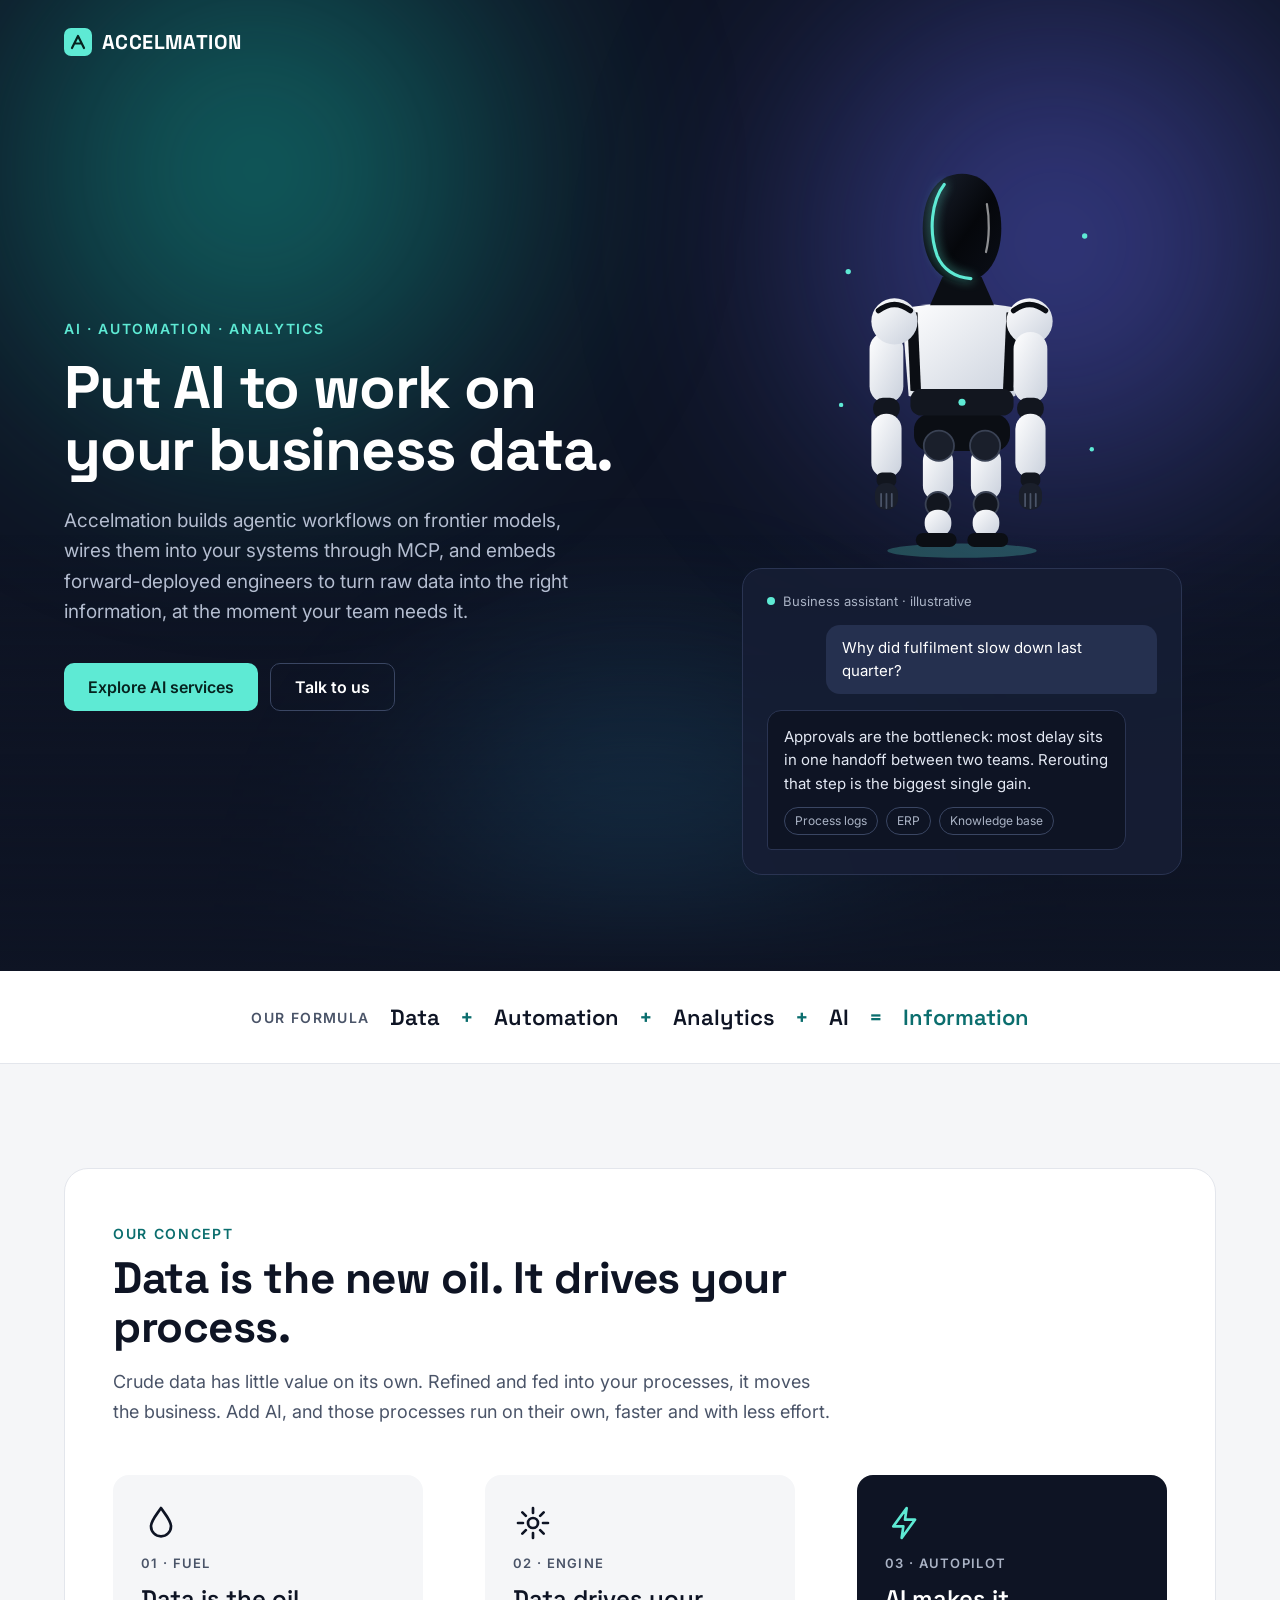
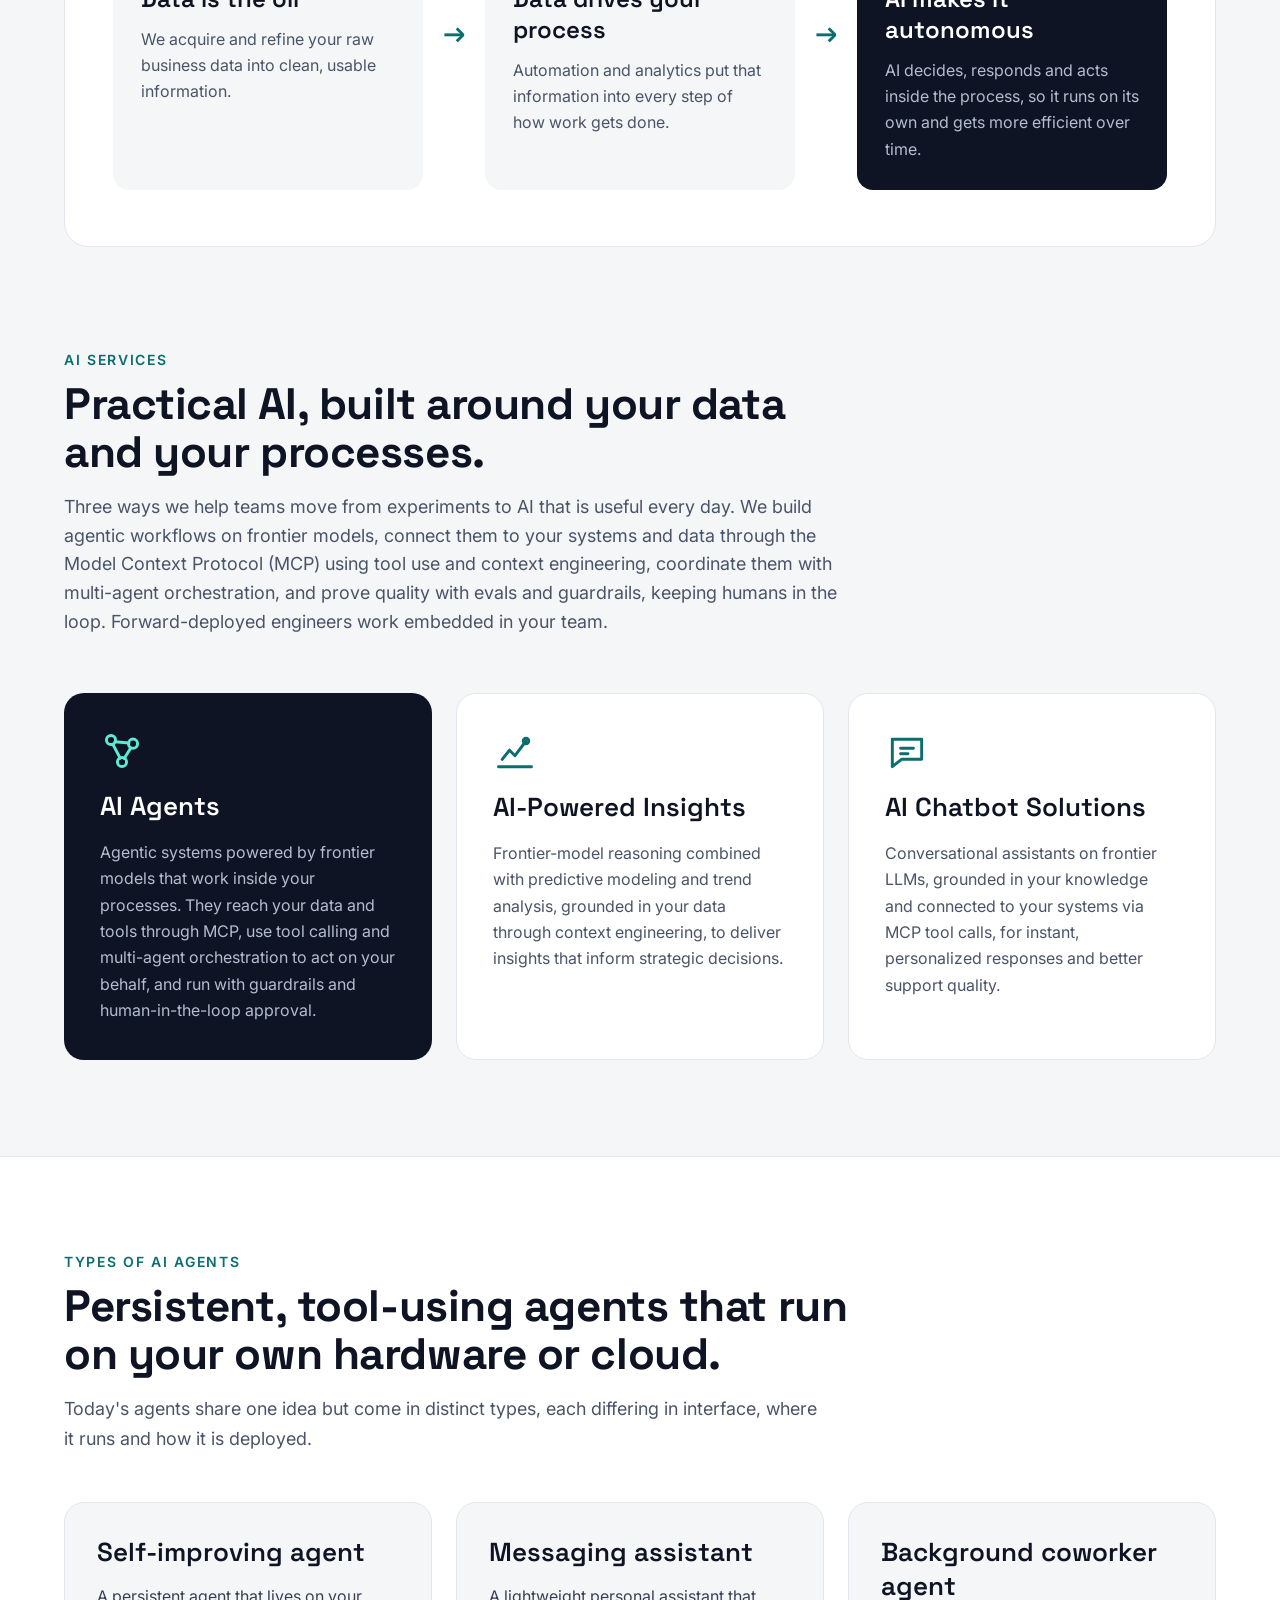
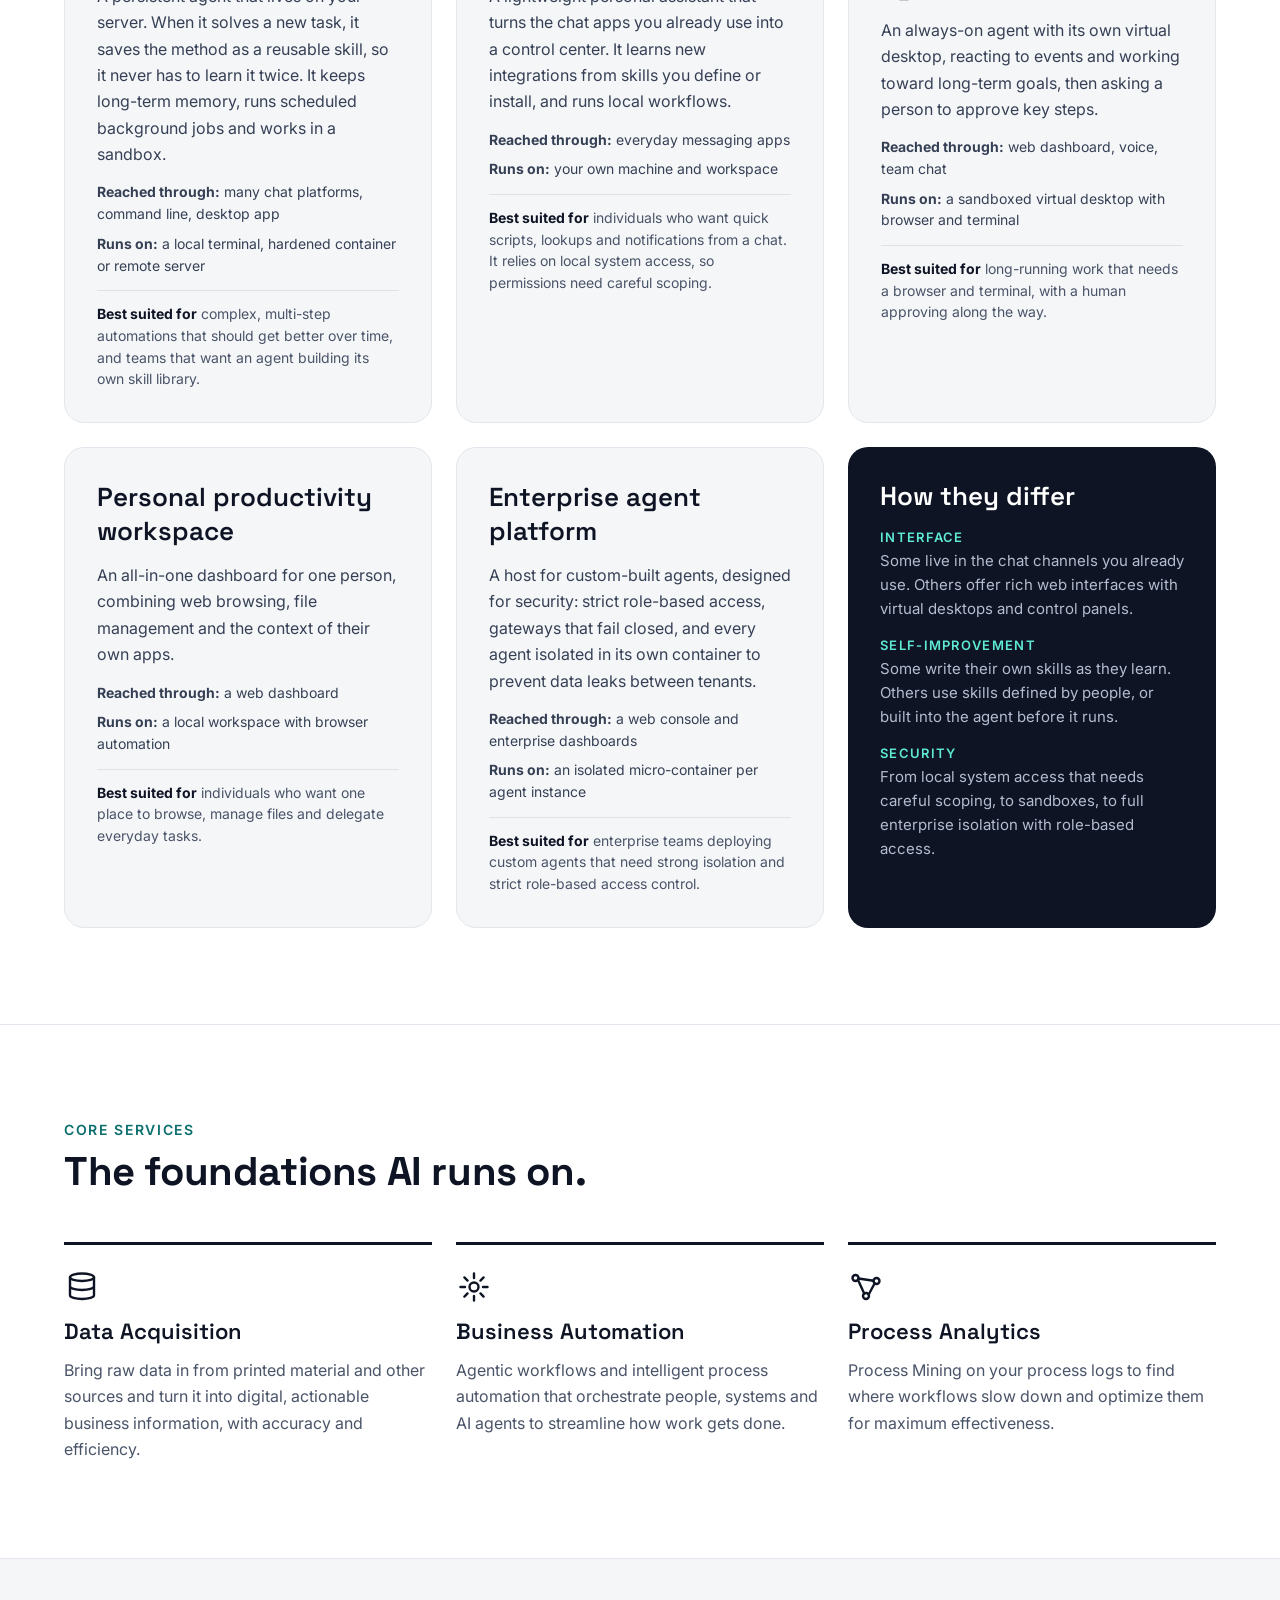
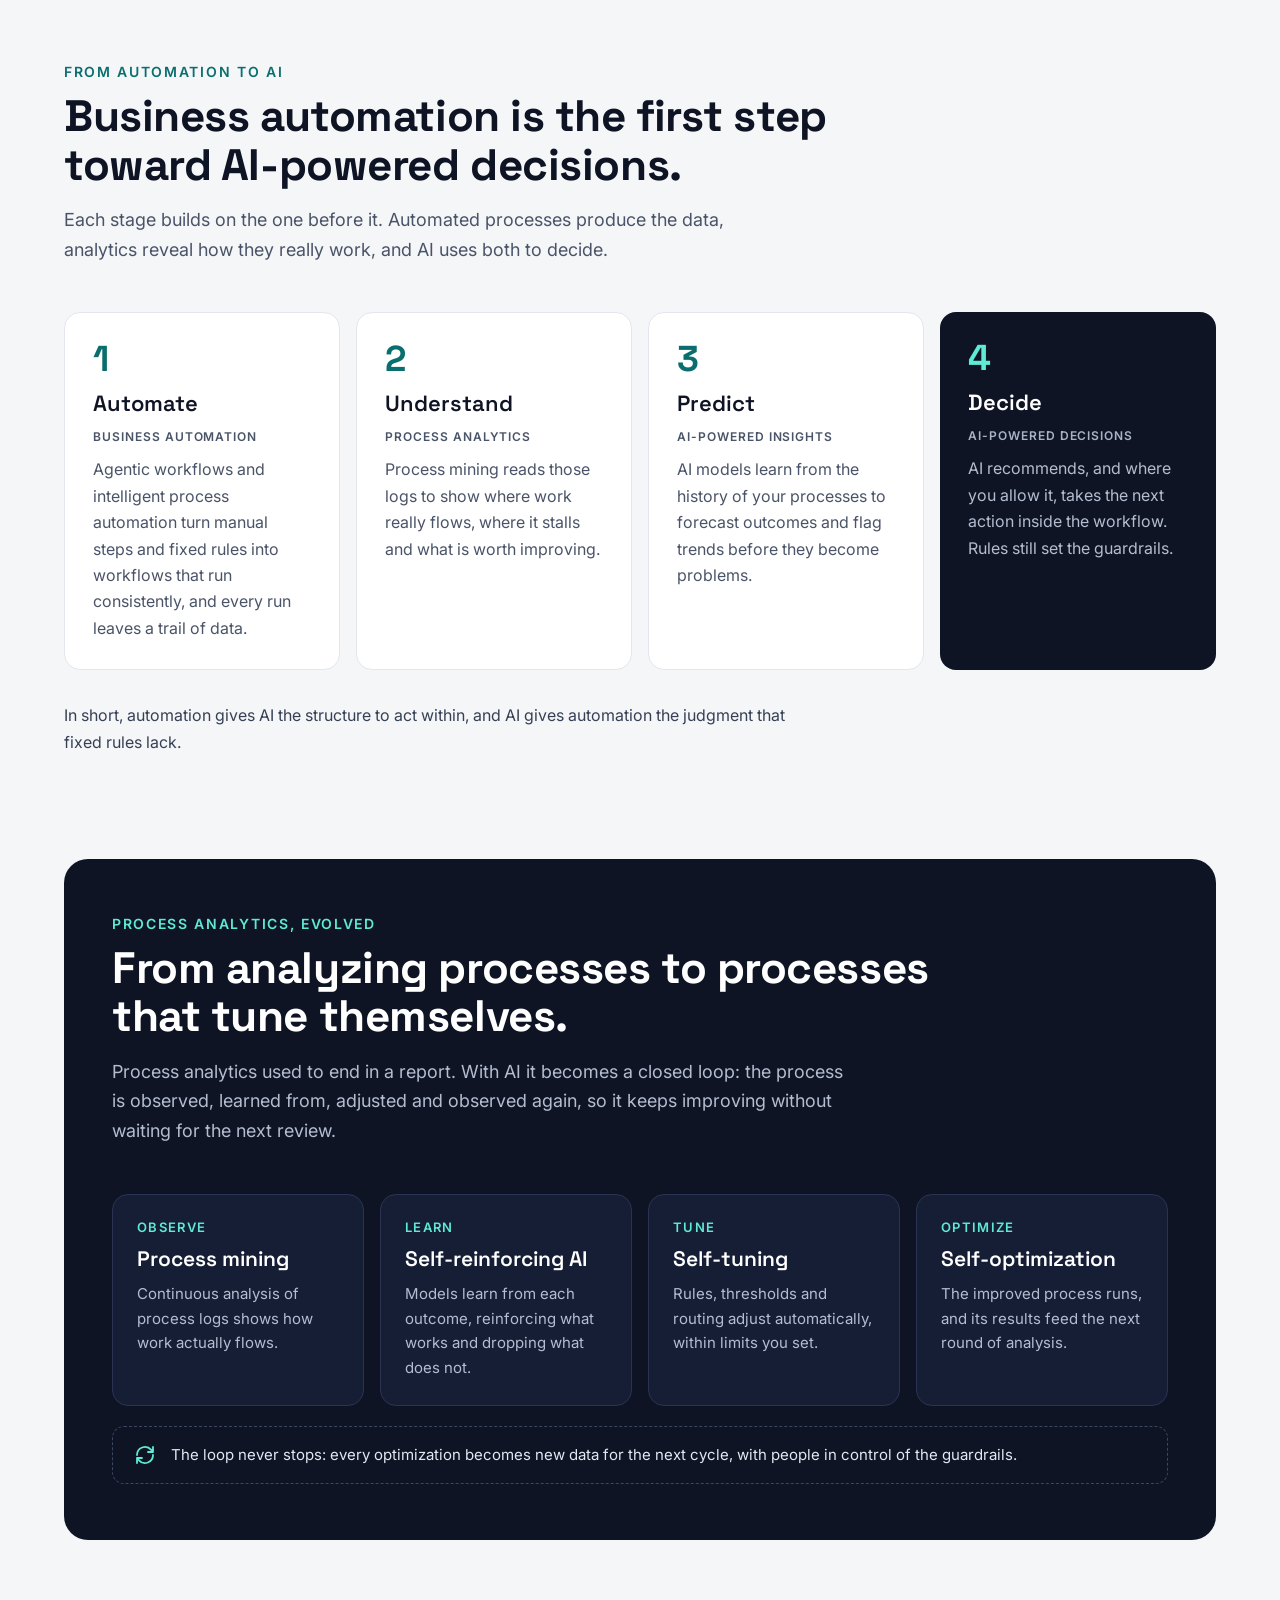
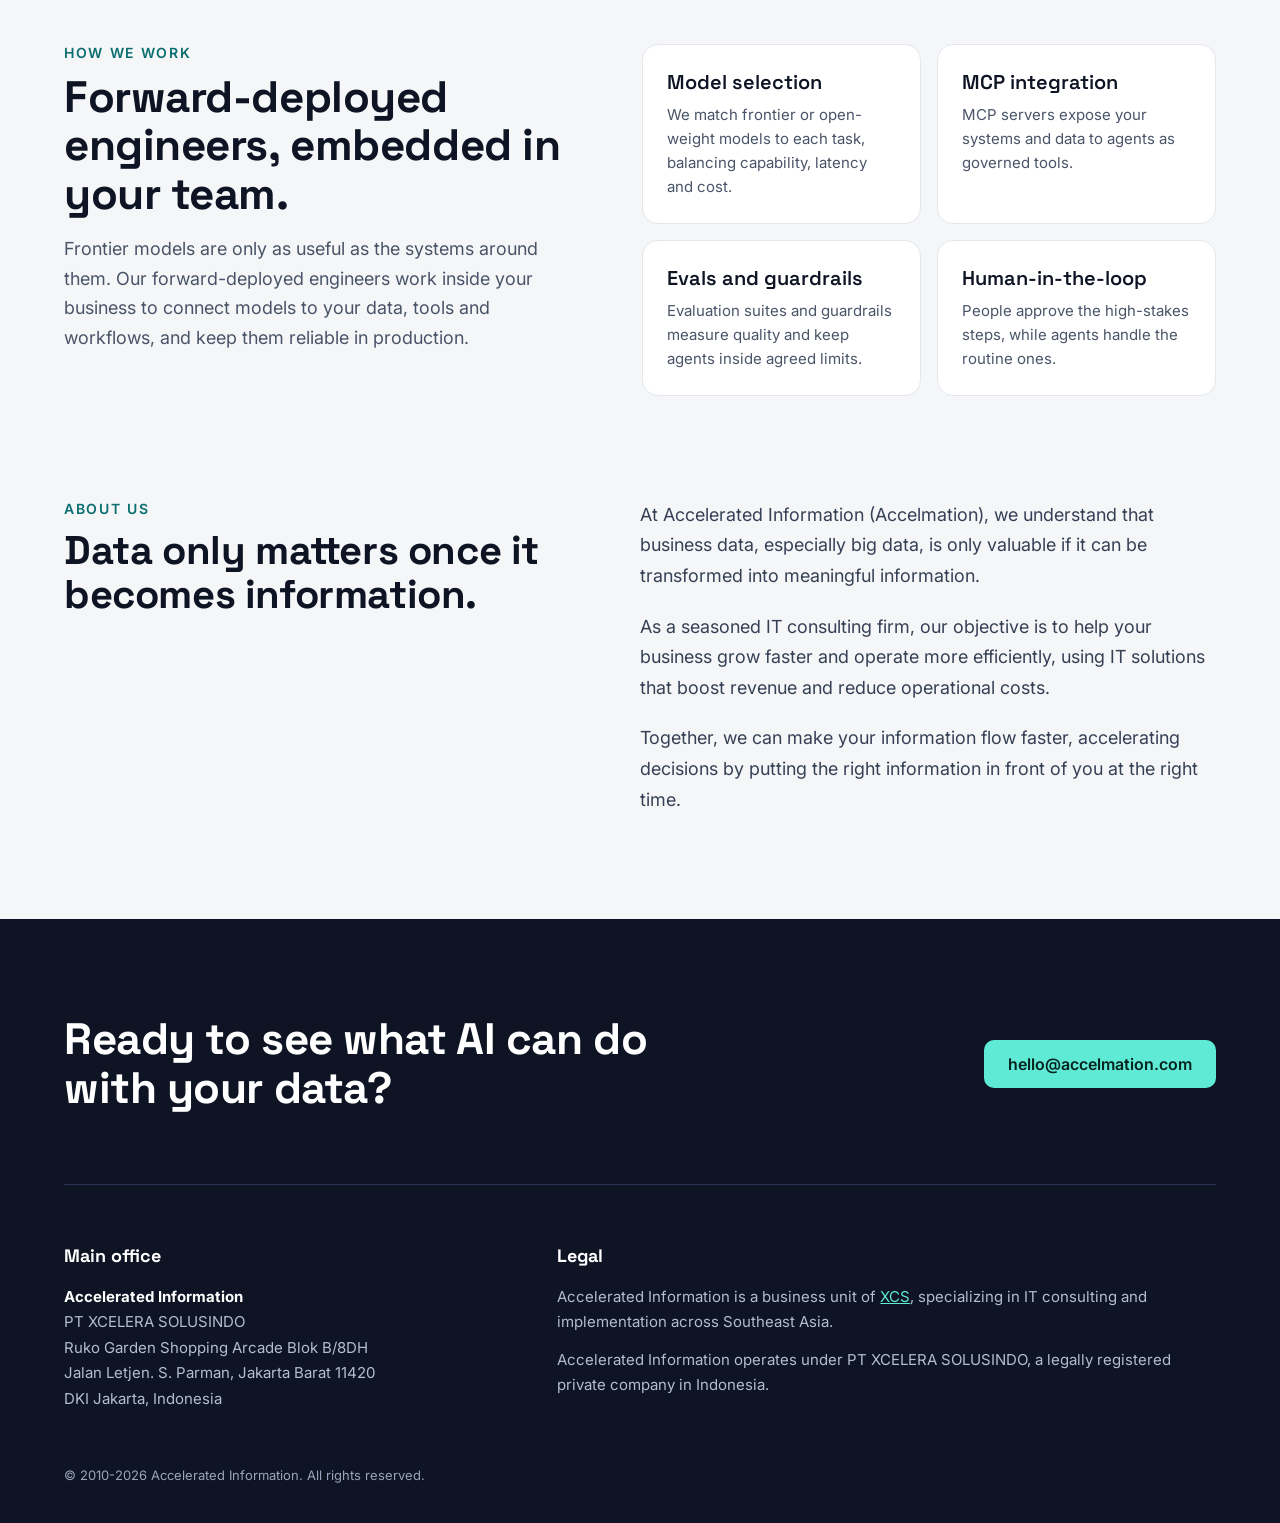
==== commit dbae14fe: "Restyle hero robot: glossy black head, white shell, cyan edge light Co-Authored-By: Claude Sonnet 5." ====
--- a/index.html
+++ b/index.html
@@ -29,18 +29,17 @@
 @keyframes rbFloat{0%,100%{transform:translateY(0)}50%{transform:translateY(-12px)}}
 .rb-shadow{transform-box:fill-box;transform-origin:center;animation:rbShadow 4s ease-in-out infinite}
 @keyframes rbShadow{0%,100%{transform:scale(1);opacity:.28}50%{transform:scale(.8);opacity:.16}}
-.rb-eye{transform-box:fill-box;transform-origin:center;animation:rbBlink 5s infinite}
-@keyframes rbBlink{0%,92%,100%{transform:scaleY(1)}95%{transform:scaleY(.1)}}
-.rb-pulse{animation:rbPulse 2s ease-in-out infinite}
+.rb-pulse{animation:rbPulse 2.2s ease-in-out infinite}
 @keyframes rbPulse{0%,100%{opacity:.65}50%{opacity:1}}
-.rb-ring{transform-box:fill-box;transform-origin:center;animation:rbRing 2s ease-out infinite}
-@keyframes rbRing{0%{transform:scale(.7);opacity:.7}100%{transform:scale(1.35);opacity:0}}
-.rb-wave{transform-box:view-box;transform-origin:236px 172px;animation:rbWave 3s ease-in-out infinite}
-@keyframes rbWave{0%,100%{transform:rotate(0)}15%{transform:rotate(-125deg)}28%{transform:rotate(-105deg)}41%{transform:rotate(-130deg)}54%{transform:rotate(-105deg)}67%{transform:rotate(-125deg)}85%{transform:rotate(0)}}
+.rb-glow{filter:drop-shadow(0 0 6px rgba(94,234,212,.9))}
+.rb-wave{transform-box:view-box;transform-origin:256px 186px;animation:rbWave 4s ease-in-out infinite}
+@keyframes rbWave{0%,100%{transform:rotate(0)}14%,80%{transform:rotate(-125deg)}92%{transform:rotate(0)}}
+.rb-fore{transform-box:view-box;transform-origin:257px 282px;animation:rbFore 4s ease-in-out infinite}
+@keyframes rbFore{0%,14%{transform:rotate(0)}24%{transform:rotate(24deg)}36%{transform:rotate(-14deg)}48%{transform:rotate(24deg)}60%{transform:rotate(-14deg)}72%{transform:rotate(20deg)}82%,100%{transform:rotate(0)}}
 .rb-spark{animation:rbSpark 3.5s ease-in-out infinite}
 .rb-s2{animation-delay:.8s}.rb-s3{animation-delay:1.6s}.rb-s4{animation-delay:2.4s}
 @keyframes rbSpark{0%,100%{transform:translateY(0);opacity:.2}50%{transform:translateY(-18px);opacity:1}}
-@media (prefers-reduced-motion:reduce){.aurora,.rb-float,.rb-shadow,.rb-eye,.rb-pulse,.rb-ring,.rb-wave,.rb-spark{animation:none}}
+@media (prefers-reduced-motion:reduce){.aurora,.rb-float,.rb-shadow,.rb-pulse,.rb-wave,.rb-fore,.rb-spark{animation:none}}
 a.btn-ghost{color:#fff;text-decoration:none;font-weight:600;padding:13px 24px;border-radius:10px;border:1px solid #3A4663;display:inline-block}
 a.btn-ghost:hover{border-color:#fff;color:#fff}
 
@@ -80,47 +79,66 @@
 
 <!-- robot + illustrative assistant panel -->
 <div style="flex:1 1 380px;min-width:0;display:flex;flex-direction:column;align-items:center">
-<svg class="rb" viewBox="0 0 320 400" role="img" aria-label="Animated futuristic humanoid robot waving" style="display:block;width:100%;max-width:300px;height:auto;overflow:visible;position:relative;z-index:1">
-<ellipse class="rb-shadow" cx="160" cy="390" rx="72" ry="8" fill="#5EEAD4" opacity="0.25"/>
-<circle class="rb-spark rb-s1" cx="48" cy="120" r="3" fill="#5EEAD4"/>
-<circle class="rb-spark rb-s2" cx="40" cy="250" r="2.5" fill="#5EEAD4"/>
-<circle class="rb-spark rb-s3" cx="282" cy="86" r="3" fill="#5EEAD4"/>
-<circle class="rb-spark rb-s4" cx="292" cy="300" r="2.5" fill="#5EEAD4"/>
+<svg class="rb" viewBox="0 0 360 450" role="img" aria-label="Animated futuristic humanoid robot waving" style="display:block;width:100%;max-width:320px;height:auto;overflow:visible;position:relative;z-index:1">
+<defs>
+<linearGradient id="rbShell" x1="0" y1="0" x2="1" y2="1"><stop offset="0" stop-color="#FFFFFF"/><stop offset="1" stop-color="#C9D0DC"/></linearGradient>
+<linearGradient id="rbHead" x1="0" y1="0" x2="1" y2="1"><stop offset="0" stop-color="#1B2230"/><stop offset="0.55" stop-color="#05070B"/><stop offset="1" stop-color="#0B0F18"/></linearGradient>
+</defs>
+<ellipse class="rb-shadow" cx="180" cy="444" rx="84" ry="8" fill="#5EEAD4" opacity="0.25"/>
+<circle class="rb-spark rb-s1" cx="52" cy="130" r="3" fill="#5EEAD4"/>
+<circle class="rb-spark rb-s2" cx="44" cy="280" r="2.5" fill="#5EEAD4"/>
+<circle class="rb-spark rb-s3" cx="318" cy="90" r="3" fill="#5EEAD4"/>
+<circle class="rb-spark rb-s4" cx="326" cy="330" r="2.5" fill="#5EEAD4"/>
 <g class="rb-float">
-<line x1="160" y1="24" x2="160" y2="48" stroke="#5EEAD4" stroke-width="3" stroke-linecap="round"/>
-<circle class="rb-pulse" cx="160" cy="18" r="7" fill="#5EEAD4"/>
-<rect x="98" y="76" width="12" height="30" rx="6" fill="#2A3452"/>
-<rect x="210" y="76" width="12" height="30" rx="6" fill="#2A3452"/>
-<rect x="108" y="48" width="104" height="84" rx="32" fill="#1B2540" stroke="#3A4A78" stroke-width="2"/>
-<rect x="120" y="66" width="80" height="46" rx="22" fill="#0A0F1E"/>
-<ellipse class="rb-eye" cx="146" cy="89" rx="9" ry="10" fill="#5EEAD4"/>
-<ellipse class="rb-eye" cx="174" cy="89" rx="9" ry="10" fill="#5EEAD4"/>
-<rect x="148" y="132" width="24" height="14" rx="4" fill="#2A3452"/>
+<!-- legs -->
+<rect x="136" y="326" width="34" height="62" rx="17" fill="url(#rbShell)"/>
+<rect x="190" y="326" width="34" height="62" rx="17" fill="url(#rbShell)"/>
+<circle cx="153" cy="392" r="14" fill="#12161F" stroke="#3A4254" stroke-width="2"/>
+<circle cx="207" cy="392" r="14" fill="#12161F" stroke="#3A4254" stroke-width="2"/>
+<rect x="138" y="398" width="30" height="30" rx="14" fill="url(#rbShell)"/>
+<rect x="192" y="398" width="30" height="30" rx="14" fill="url(#rbShell)"/>
+<rect x="128" y="424" width="46" height="16" rx="8" fill="#0B0E14"/>
+<rect x="186" y="424" width="46" height="16" rx="8" fill="#0B0E14"/>
+<!-- hips -->
+<rect x="126" y="290" width="108" height="42" rx="18" fill="#0B0E14"/>
+<circle cx="154" cy="326" r="17" fill="#1A1F2B" stroke="#3A4254" stroke-width="2"/>
+<circle cx="206" cy="326" r="17" fill="#1A1F2B" stroke="#3A4254" stroke-width="2"/>
+<!-- static arm (viewer left) -->
 <g>
-<circle cx="84" cy="172" r="17" fill="#2A3452" stroke="#3A4A78" stroke-width="2"/>
-<rect x="70" y="172" width="28" height="68" rx="14" fill="#1B2540" stroke="#3A4A78" stroke-width="2"/>
-<rect x="72" y="232" width="24" height="54" rx="12" fill="#1B2540" stroke="#3A4A78" stroke-width="2"/>
-<circle cx="84" cy="294" r="12" fill="#2A3452"/>
-<path d="M84 186v40" stroke="#5EEAD4" stroke-width="2" stroke-linecap="round" opacity="0.55"/>
+<rect x="76" y="198" width="38" height="80" rx="19" fill="url(#rbShell)"/>
+<rect x="80" y="272" width="30" height="24" rx="11" fill="#12161F"/>
+<rect x="78" y="290" width="34" height="72" rx="17" fill="url(#rbShell)"/>
+<rect x="84" y="356" width="22" height="16" rx="6" fill="#12161F"/>
+<rect x="82" y="368" width="26" height="30" rx="12" fill="#1A1F2B"/>
+<path d="M89 380v14M95 380v16M101 380v14" stroke="#4A5468" stroke-width="2" stroke-linecap="round"/>
 </g>
-<rect x="96" y="144" width="128" height="124" rx="36" fill="#1B2540" stroke="#3A4A78" stroke-width="2"/>
-<rect x="124" y="170" width="72" height="58" rx="18" fill="#0A0F1E"/>
-<circle class="rb-ring" cx="160" cy="199" r="22" fill="none" stroke="#5EEAD4" stroke-width="2"/>
-<circle class="rb-pulse" cx="160" cy="199" r="13" fill="#5EEAD4"/>
-<path d="M110 232v26M210 232v26" stroke="#5EEAD4" stroke-width="2" stroke-linecap="round" opacity="0.55"/>
-<rect x="122" y="266" width="76" height="16" rx="8" fill="#2A3452"/>
-<rect x="122" y="280" width="34" height="80" rx="16" fill="#1B2540" stroke="#3A4A78" stroke-width="2"/>
-<rect x="164" y="280" width="34" height="80" rx="16" fill="#1B2540" stroke="#3A4A78" stroke-width="2"/>
-<path d="M139 296v44M181 296v44" stroke="#5EEAD4" stroke-width="2" stroke-linecap="round" opacity="0.55"/>
-<rect x="112" y="354" width="52" height="22" rx="11" fill="#2A3452"/>
-<rect x="156" y="354" width="52" height="22" rx="11" fill="#2A3452"/>
+<!-- torso -->
+<path d="M112 172 Q180 158 248 172 L240 270 Q180 284 120 270 Z" fill="url(#rbShell)"/>
+<path d="M118 174 L130 176 L134 266 L122 264 Z" fill="#0B0E14"/>
+<path d="M242 174 L230 176 L226 266 L238 264 Z" fill="#0B0E14"/>
+<rect x="122" y="262" width="116" height="30" rx="12" fill="#12161F"/>
+<circle class="rb-pulse" cx="180" cy="277" r="4" fill="#5EEAD4"/>
+<!-- neck + head -->
+<path d="M158 136 L202 136 L216 168 L144 168 Z" fill="#0B0E14"/>
+<path d="M180 20 C212 20 226 52 224 88 C222 120 206 140 180 144 C154 140 138 120 136 88 C134 52 148 20 180 20 Z" fill="url(#rbHead)"/>
+<path class="rb-pulse rb-glow" d="M160 32 C146 50 142 84 152 112 C158 126 170 136 190 138" fill="none" stroke="#5EEAD4" stroke-width="3.5" stroke-linecap="round"/>
+<path d="M208 54 C211 70 211 92 207 108" fill="none" stroke="#FFFFFF" stroke-width="2.5" stroke-linecap="round" opacity="0.55"/>
+<!-- shoulder caps -->
+<circle cx="104" cy="186" r="26" fill="url(#rbShell)"/>
+<path d="M86 174 Q104 160 122 174" fill="none" stroke="#0B0E14" stroke-width="6" stroke-linecap="round"/>
+<circle cx="256" cy="186" r="26" fill="url(#rbShell)"/>
+<!-- waving arm (viewer right), pivots at shoulder -->
 <g class="rb-wave">
-<circle cx="236" cy="172" r="17" fill="#2A3452" stroke="#3A4A78" stroke-width="2"/>
-<rect x="222" y="172" width="28" height="68" rx="14" fill="#1B2540" stroke="#3A4A78" stroke-width="2"/>
-<rect x="224" y="232" width="24" height="54" rx="12" fill="#1B2540" stroke="#3A4A78" stroke-width="2"/>
-<circle cx="236" cy="294" r="12" fill="#2A3452"/>
-<path d="M236 186v40" stroke="#5EEAD4" stroke-width="2" stroke-linecap="round" opacity="0.55"/>
+<rect x="238" y="198" width="38" height="80" rx="19" fill="url(#rbShell)"/>
+<rect x="242" y="272" width="30" height="24" rx="11" fill="#12161F"/>
+<g class="rb-fore">
+<rect x="240" y="290" width="34" height="72" rx="17" fill="url(#rbShell)"/>
+<rect x="246" y="356" width="22" height="16" rx="6" fill="#12161F"/>
+<rect x="244" y="368" width="26" height="30" rx="12" fill="#1A1F2B"/>
+<path d="M251 380v14M257 380v16M263 380v14" stroke="#4A5468" stroke-width="2" stroke-linecap="round"/>
 </g>
+</g>
+<path d="M238 174 Q256 160 274 174" fill="none" stroke="#0B0E14" stroke-width="6" stroke-linecap="round"/>
 </g>
 </svg>
 
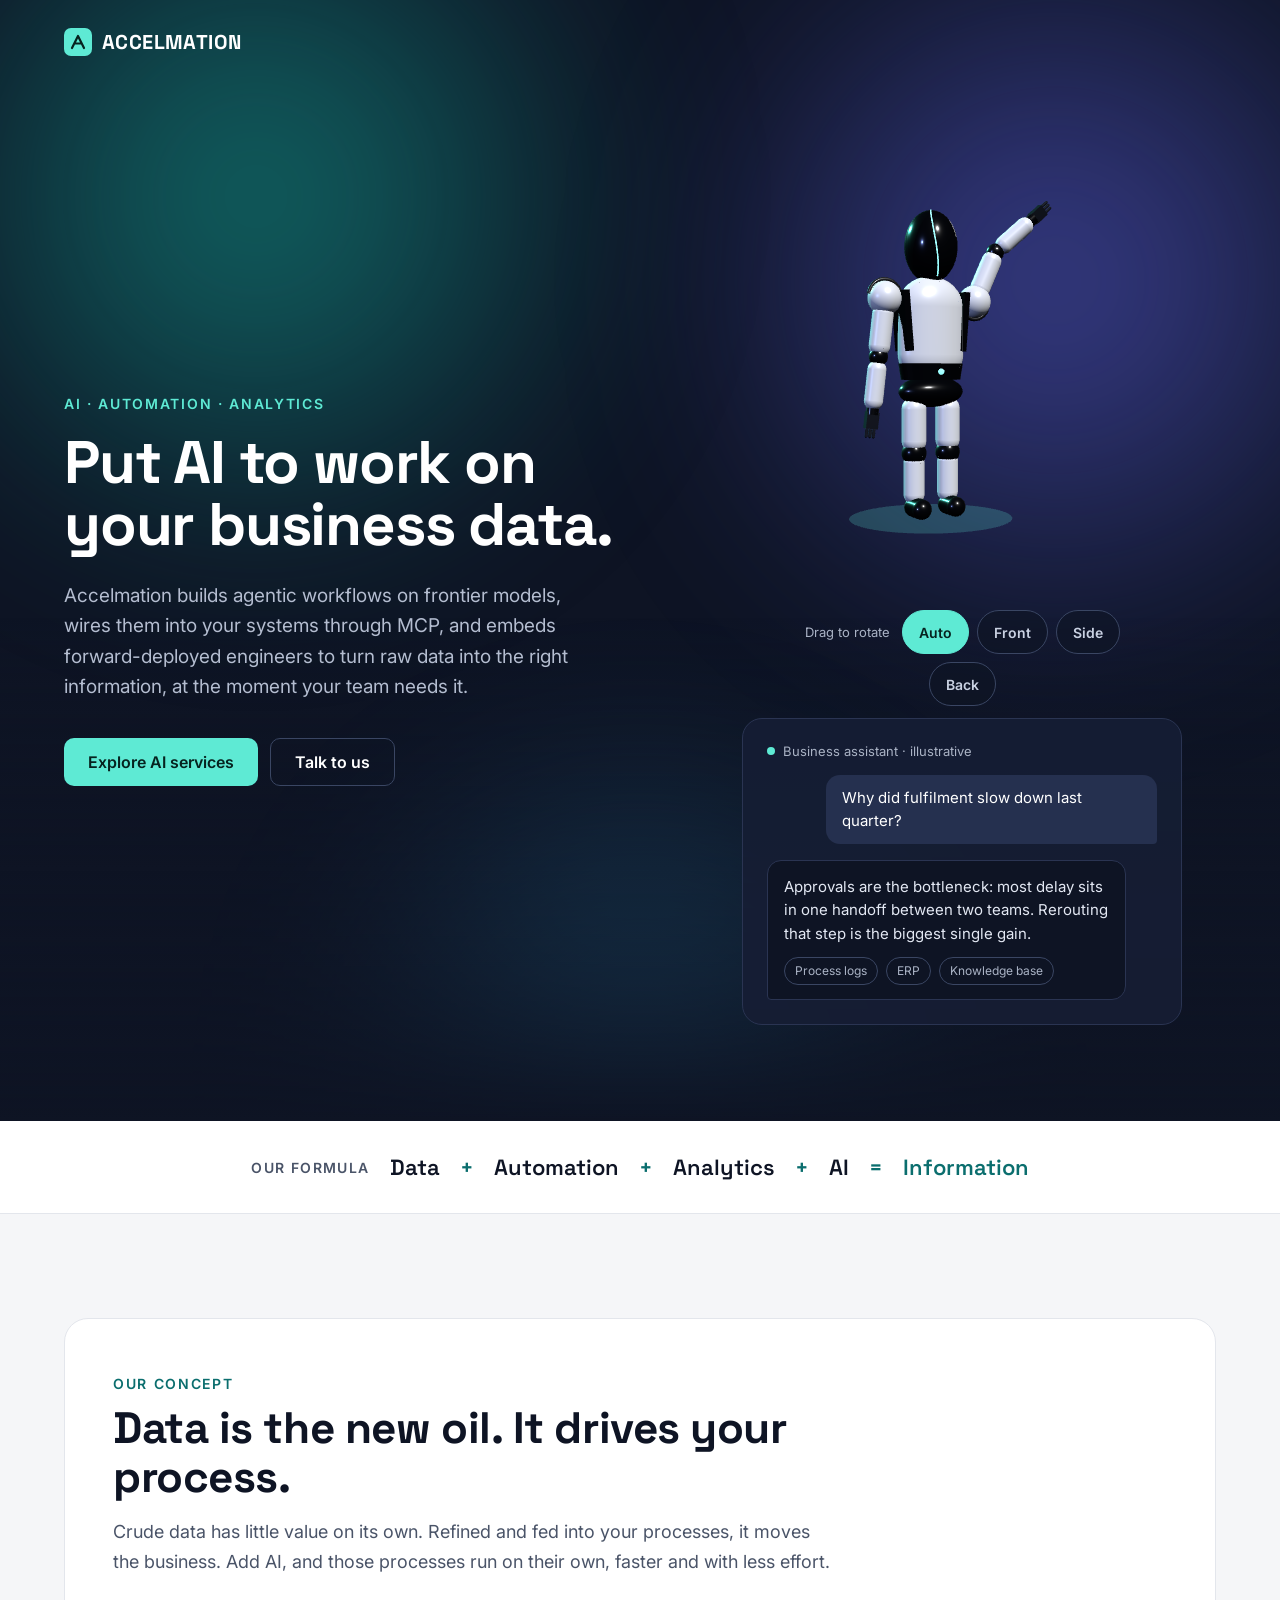
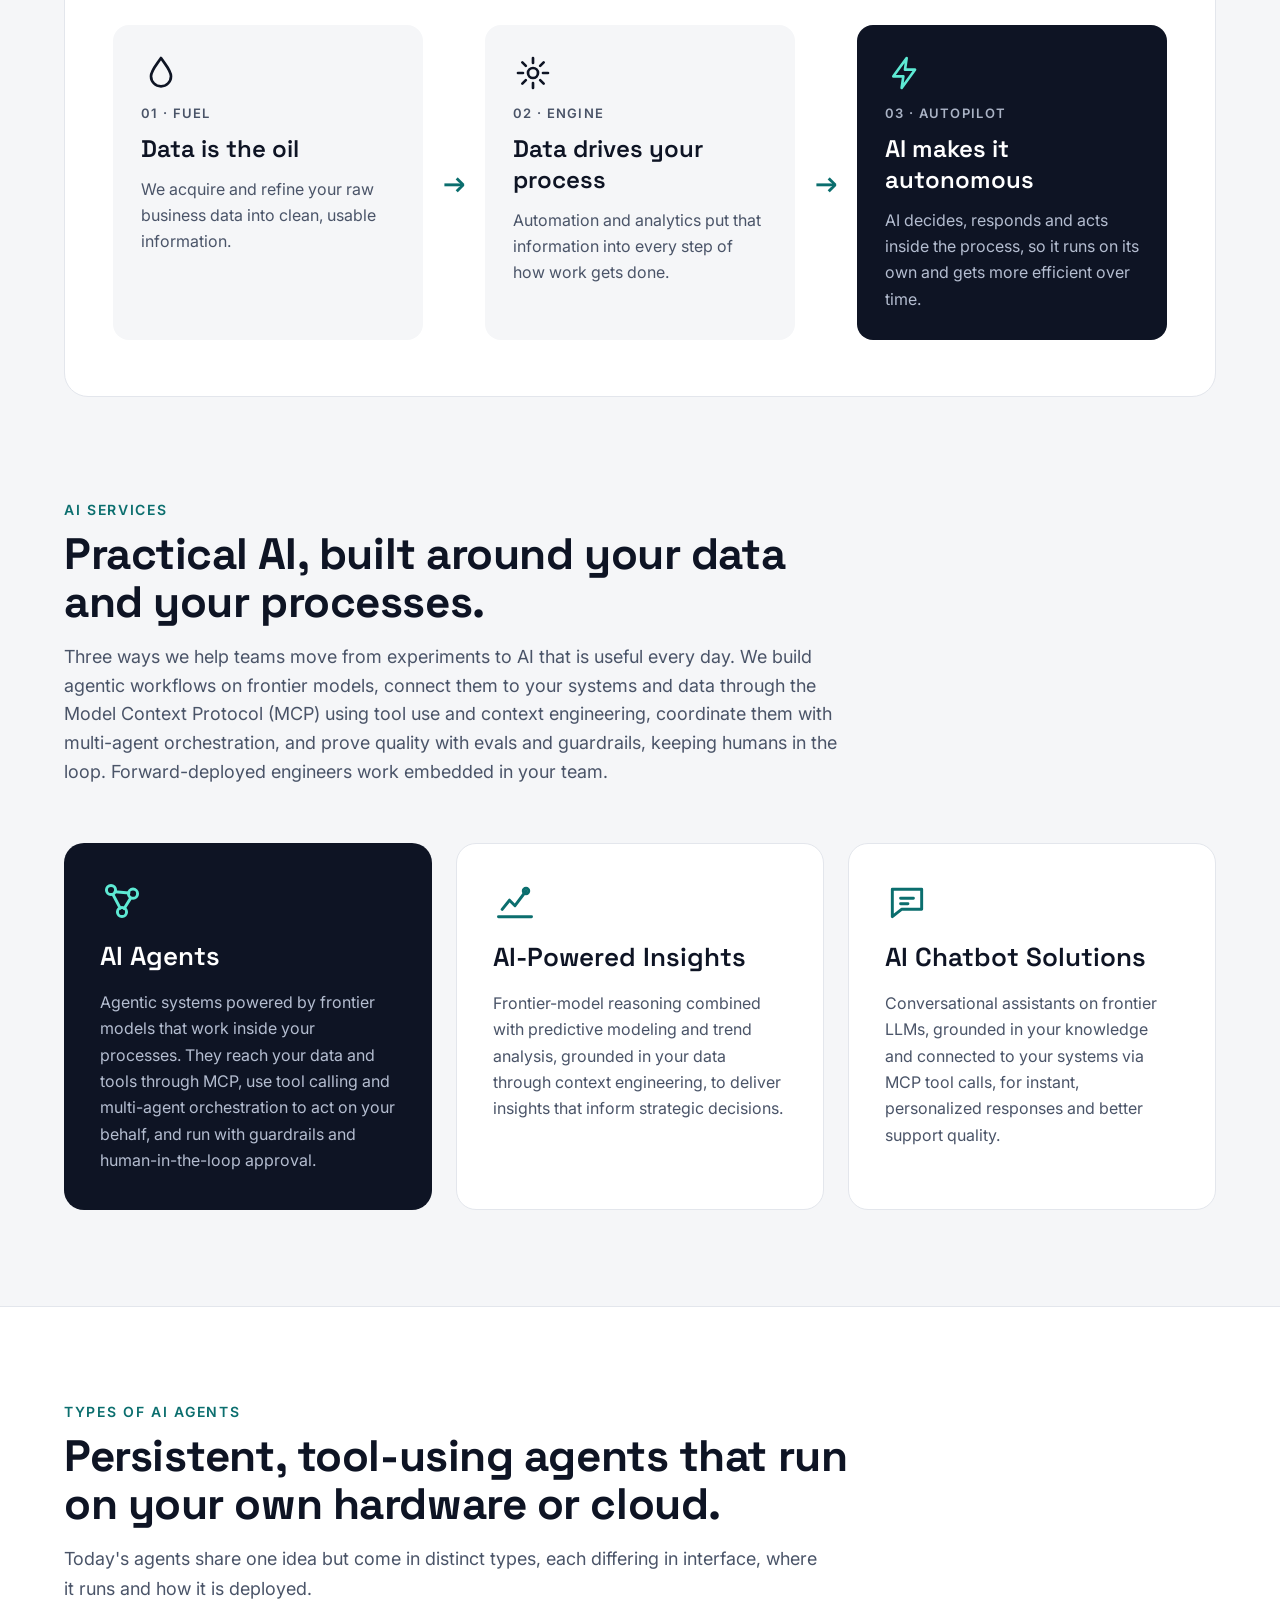
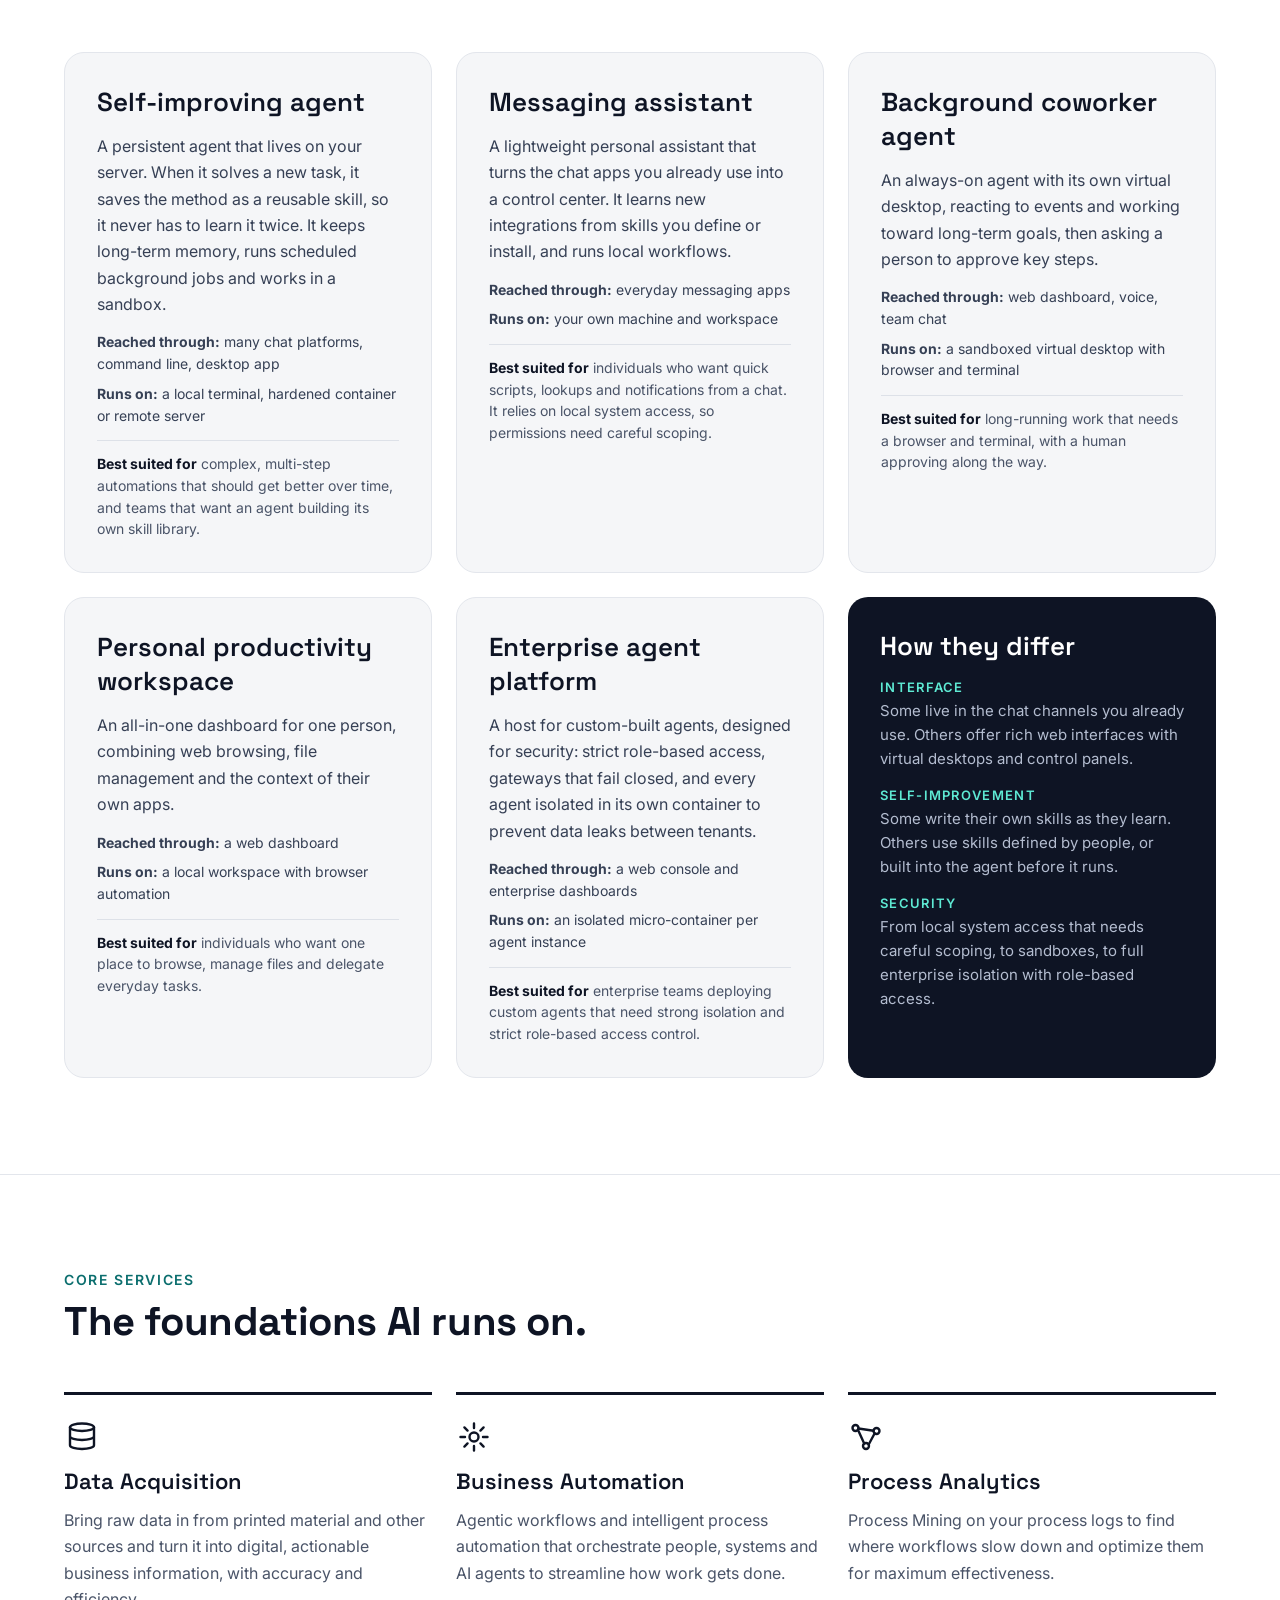
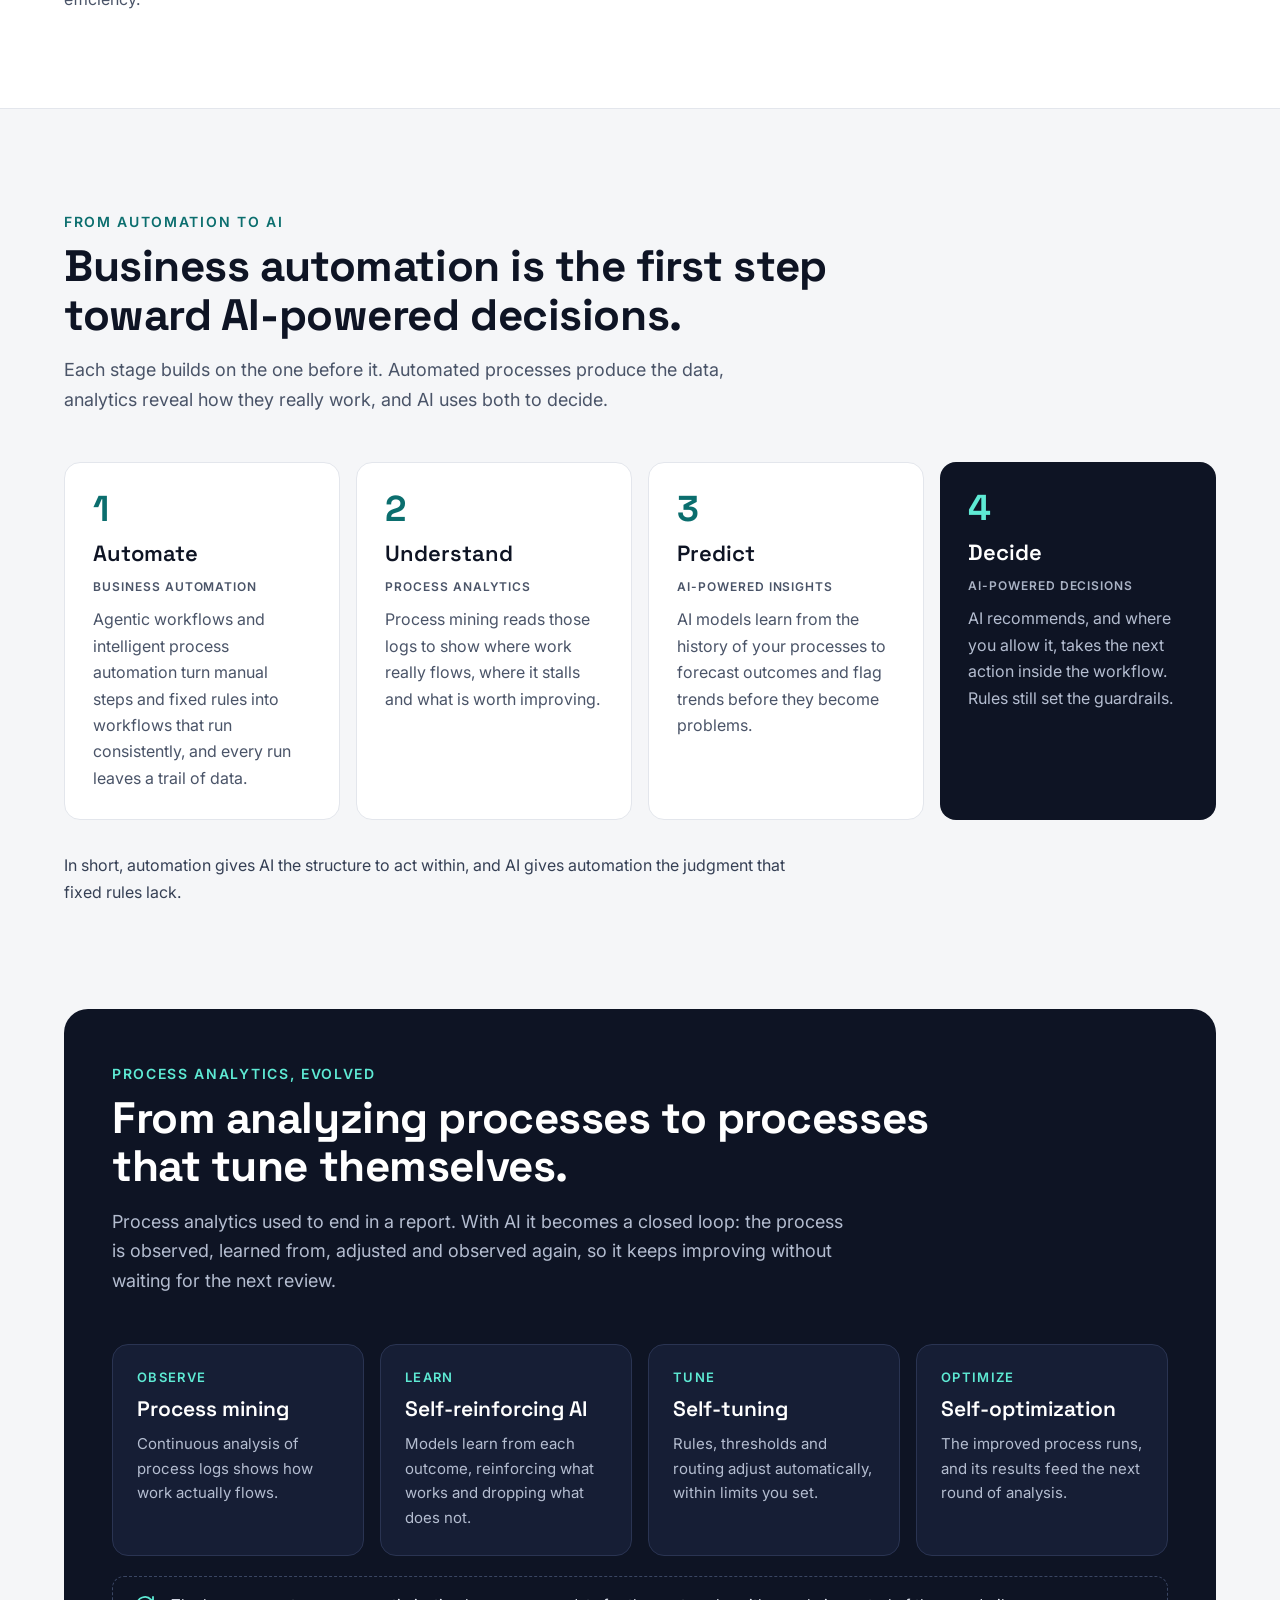
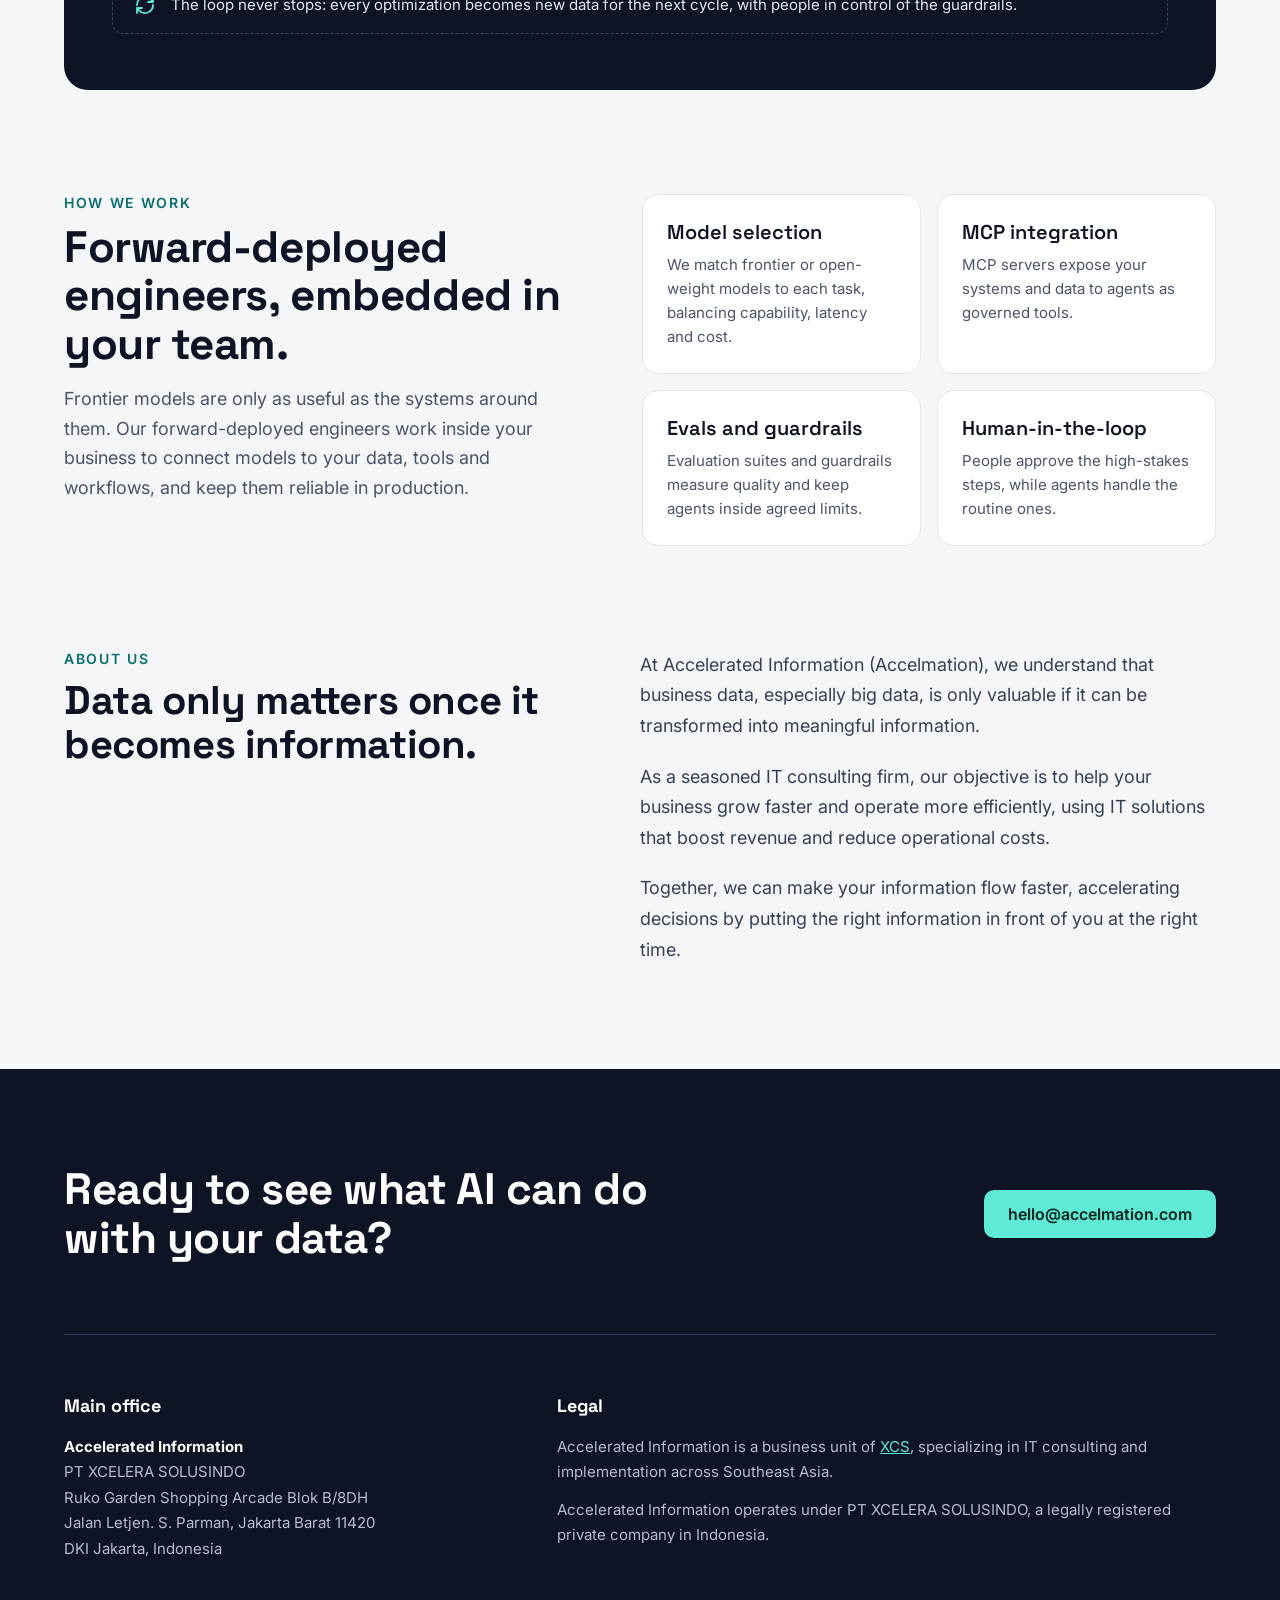
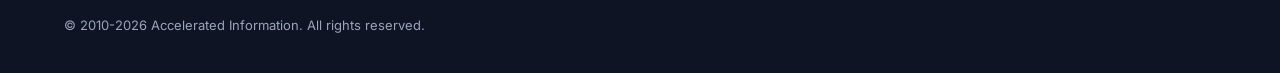
==== commit 436b765d: "Render the hero robot in 3D with Three.js Drag-to-rotate plus Auto/Front/Side/Back view buttons. The" ====
--- a/index.html
+++ b/index.html
@@ -25,6 +25,10 @@
 @keyframes auroraA{0%{transform:translate(0,0) scale(1)}50%{transform:translate(18%,12%) scale(1.15)}100%{transform:translate(8%,-10%) scale(.95)}}
 @keyframes auroraB{0%{transform:translate(0,0) scale(1)}50%{transform:translate(-20%,15%) scale(1.2)}100%{transform:translate(-8%,-8%) scale(1)}}
 @keyframes auroraC{0%{transform:translate(0,0) scale(1)}50%{transform:translate(-25%,-12%) scale(1.25)}100%{transform:translate(20%,-5%) scale(1)}}
+.rb-btn{font:inherit;font-size:14px;font-weight:600;color:#C9D1E2;background:rgba(14,20,36,.6);border:1px solid #3A4663;border-radius:99px;padding:11px 16px;min-height:44px;cursor:pointer}
+.rb-btn:hover{color:#fff;border-color:#fff}
+.rb-btn[aria-pressed="true"]{color:#06231F;background:#5EEAD4;border-color:#5EEAD4}
+.rb-btn:focus-visible{outline:2px solid #fff;outline-offset:2px}
 .rb-float{animation:rbFloat 4s ease-in-out infinite}
 @keyframes rbFloat{0%,100%{transform:translateY(0)}50%{transform:translateY(-12px)}}
 .rb-shadow{transform-box:fill-box;transform-origin:center;animation:rbShadow 4s ease-in-out infinite}
@@ -79,7 +83,9 @@
 
 <!-- robot + illustrative assistant panel -->
 <div style="flex:1 1 380px;min-width:0;display:flex;flex-direction:column;align-items:center">
-<svg class="rb" viewBox="0 0 360 450" role="img" aria-label="Animated futuristic humanoid robot waving" style="display:block;width:100%;max-width:320px;height:auto;overflow:visible;position:relative;z-index:1">
+<div id="robot3d" data-accent="#5EEAD4" style="width:100%;max-width:360px;position:relative;z-index:1">
+<div data-robot-stage style="position:relative;width:100%;aspect-ratio:4/5">
+<svg class="rb" viewBox="0 0 360 450" role="img" aria-label="Animated futuristic humanoid robot waving" style="display:block;width:100%;max-width:320px;height:auto;margin:0 auto;overflow:visible;position:relative;z-index:1">
 <defs>
 <linearGradient id="rbShell" x1="0" y1="0" x2="1" y2="1"><stop offset="0" stop-color="#FFFFFF"/><stop offset="1" stop-color="#C9D0DC"/></linearGradient>
 <linearGradient id="rbHead" x1="0" y1="0" x2="1" y2="1"><stop offset="0" stop-color="#1B2230"/><stop offset="0.55" stop-color="#05070B"/><stop offset="1" stop-color="#0B0F18"/></linearGradient>
@@ -141,6 +147,12 @@
 <path d="M238 174 Q256 160 274 174" fill="none" stroke="#0B0E14" stroke-width="6" stroke-linecap="round"/>
 </g>
 </svg>
+</div>
+<div data-robot-controls hidden role="group" aria-label="Robot view" style="display:flex;flex-wrap:wrap;gap:8px;justify-content:center;align-items:center;margin-top:4px">
+<span style="font-size:13px;color:#AAB3C5;margin-right:4px">Drag to rotate</span>
+<button type="button" class="rb-btn" data-view="auto" aria-pressed="false">Auto</button><button type="button" class="rb-btn" data-view="front" aria-pressed="false">Front</button><button type="button" class="rb-btn" data-view="side" aria-pressed="false">Side</button><button type="button" class="rb-btn" data-view="back" aria-pressed="false">Back</button>
+</div>
+</div>
 
 <div style="background:rgba(22,30,53,0.92);border:1px solid #2A3452;border-radius:20px;padding:24px;display:flex;flex-direction:column;gap:16px;width:100%;max-width:440px;margin-top:12px;position:relative;z-index:2">
 <div style="display:flex;align-items:center;gap:8px;font-size:13px;color:#AAB3C5">
@@ -514,5 +526,6 @@
 
 </div>
 
+<script type="module" src="js/robot3d.js"></script>
 </body>
 </html>
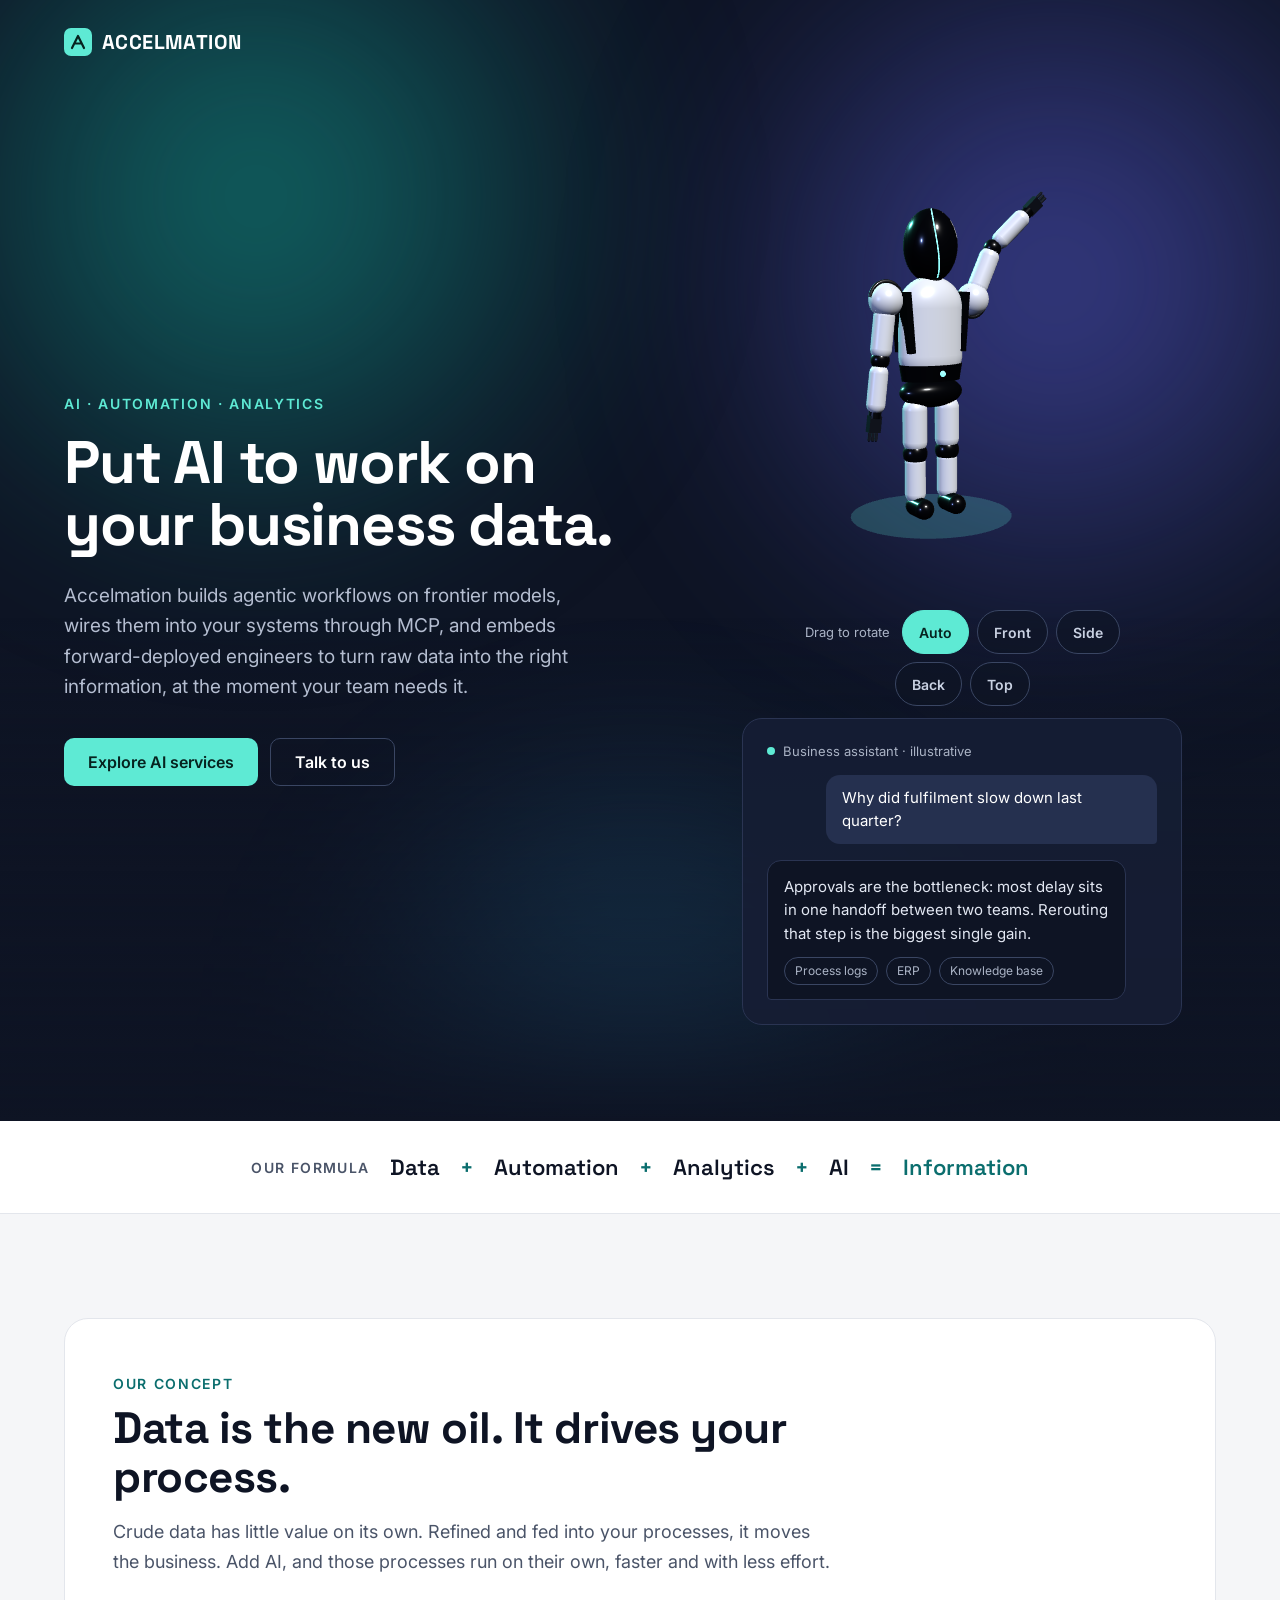
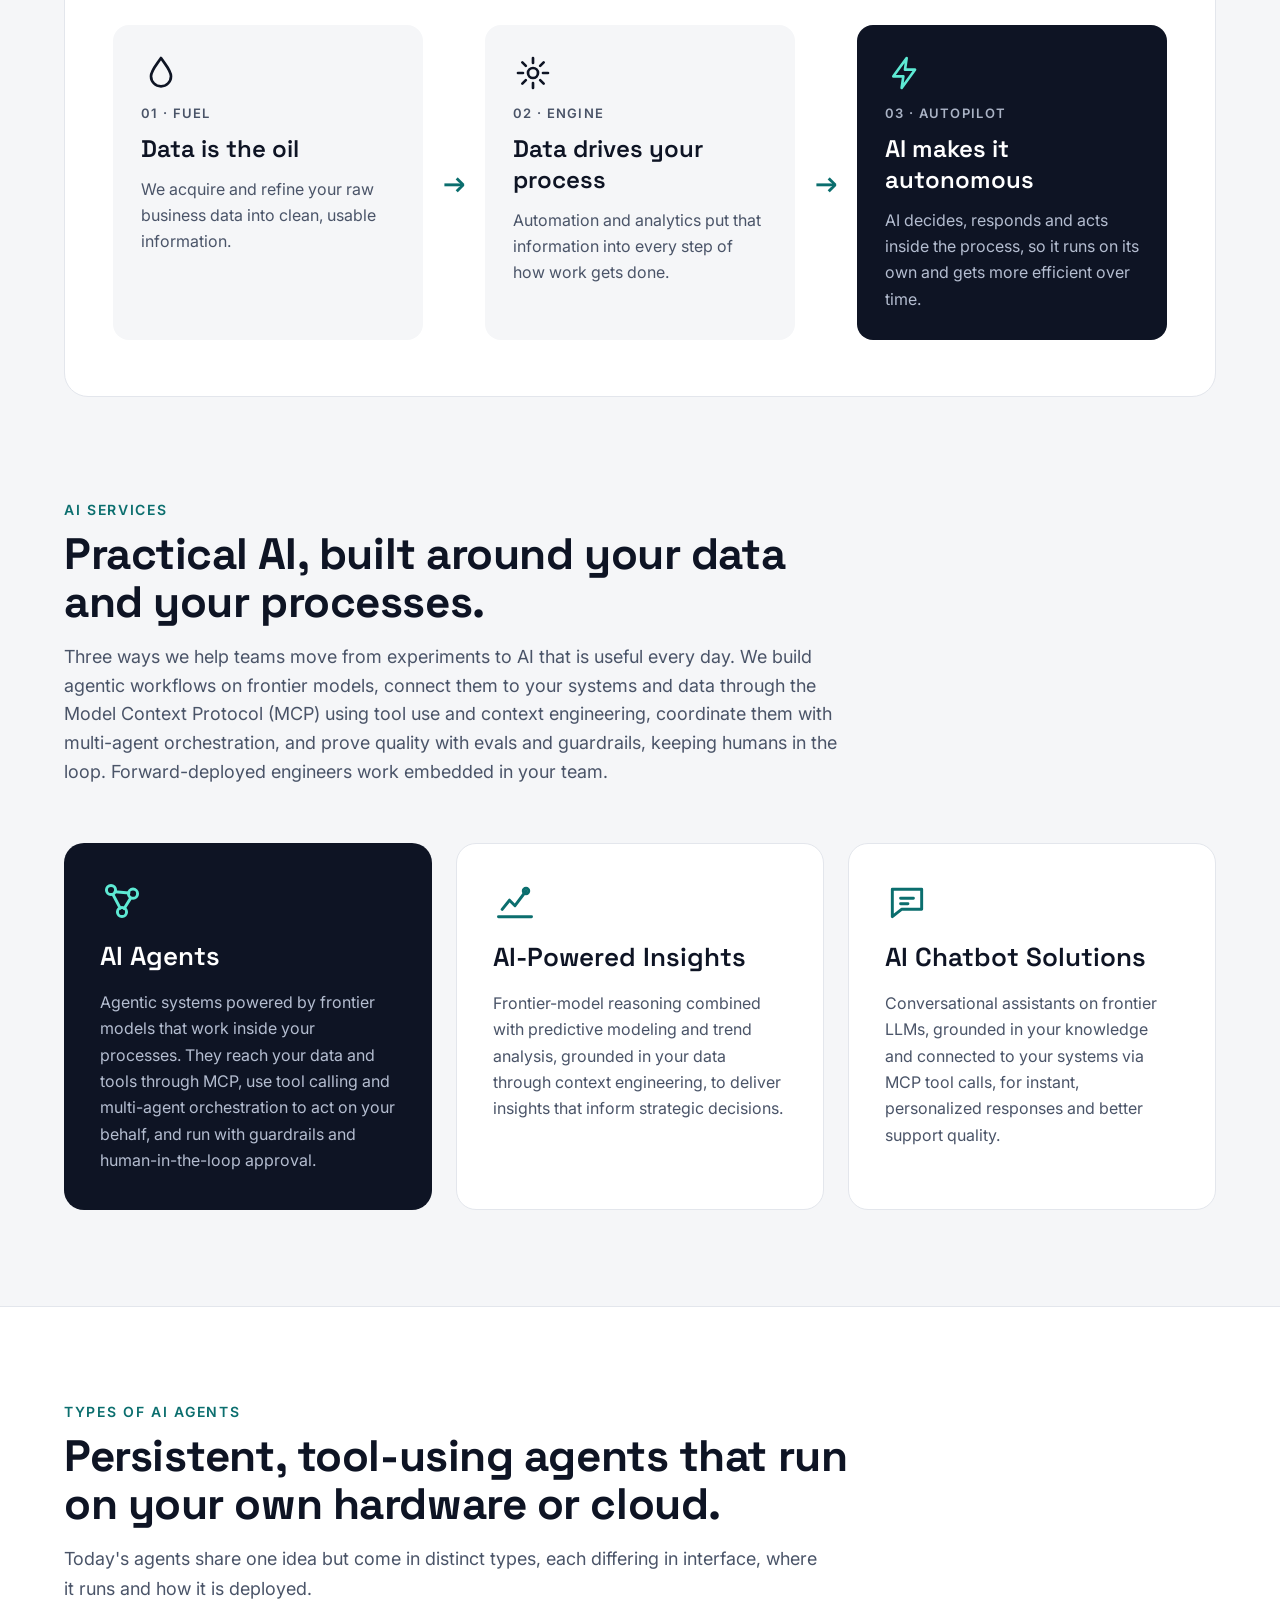
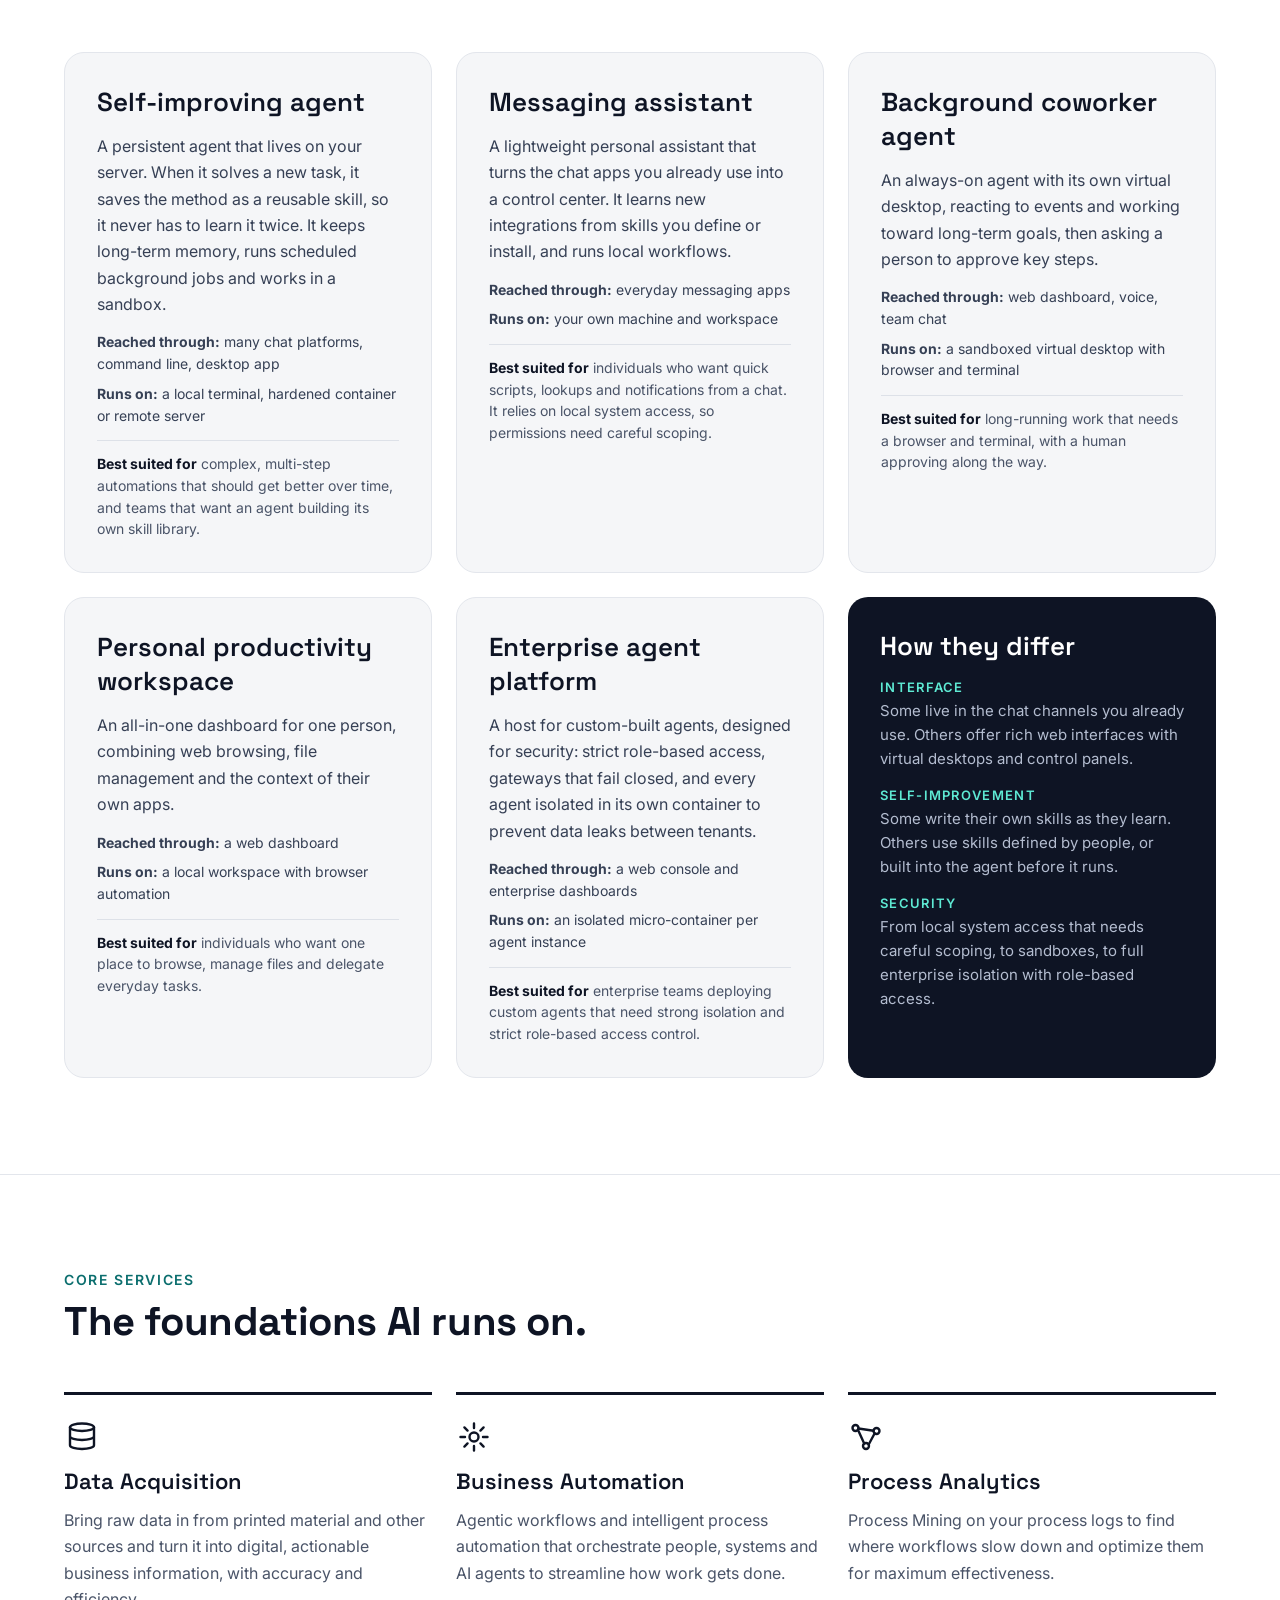
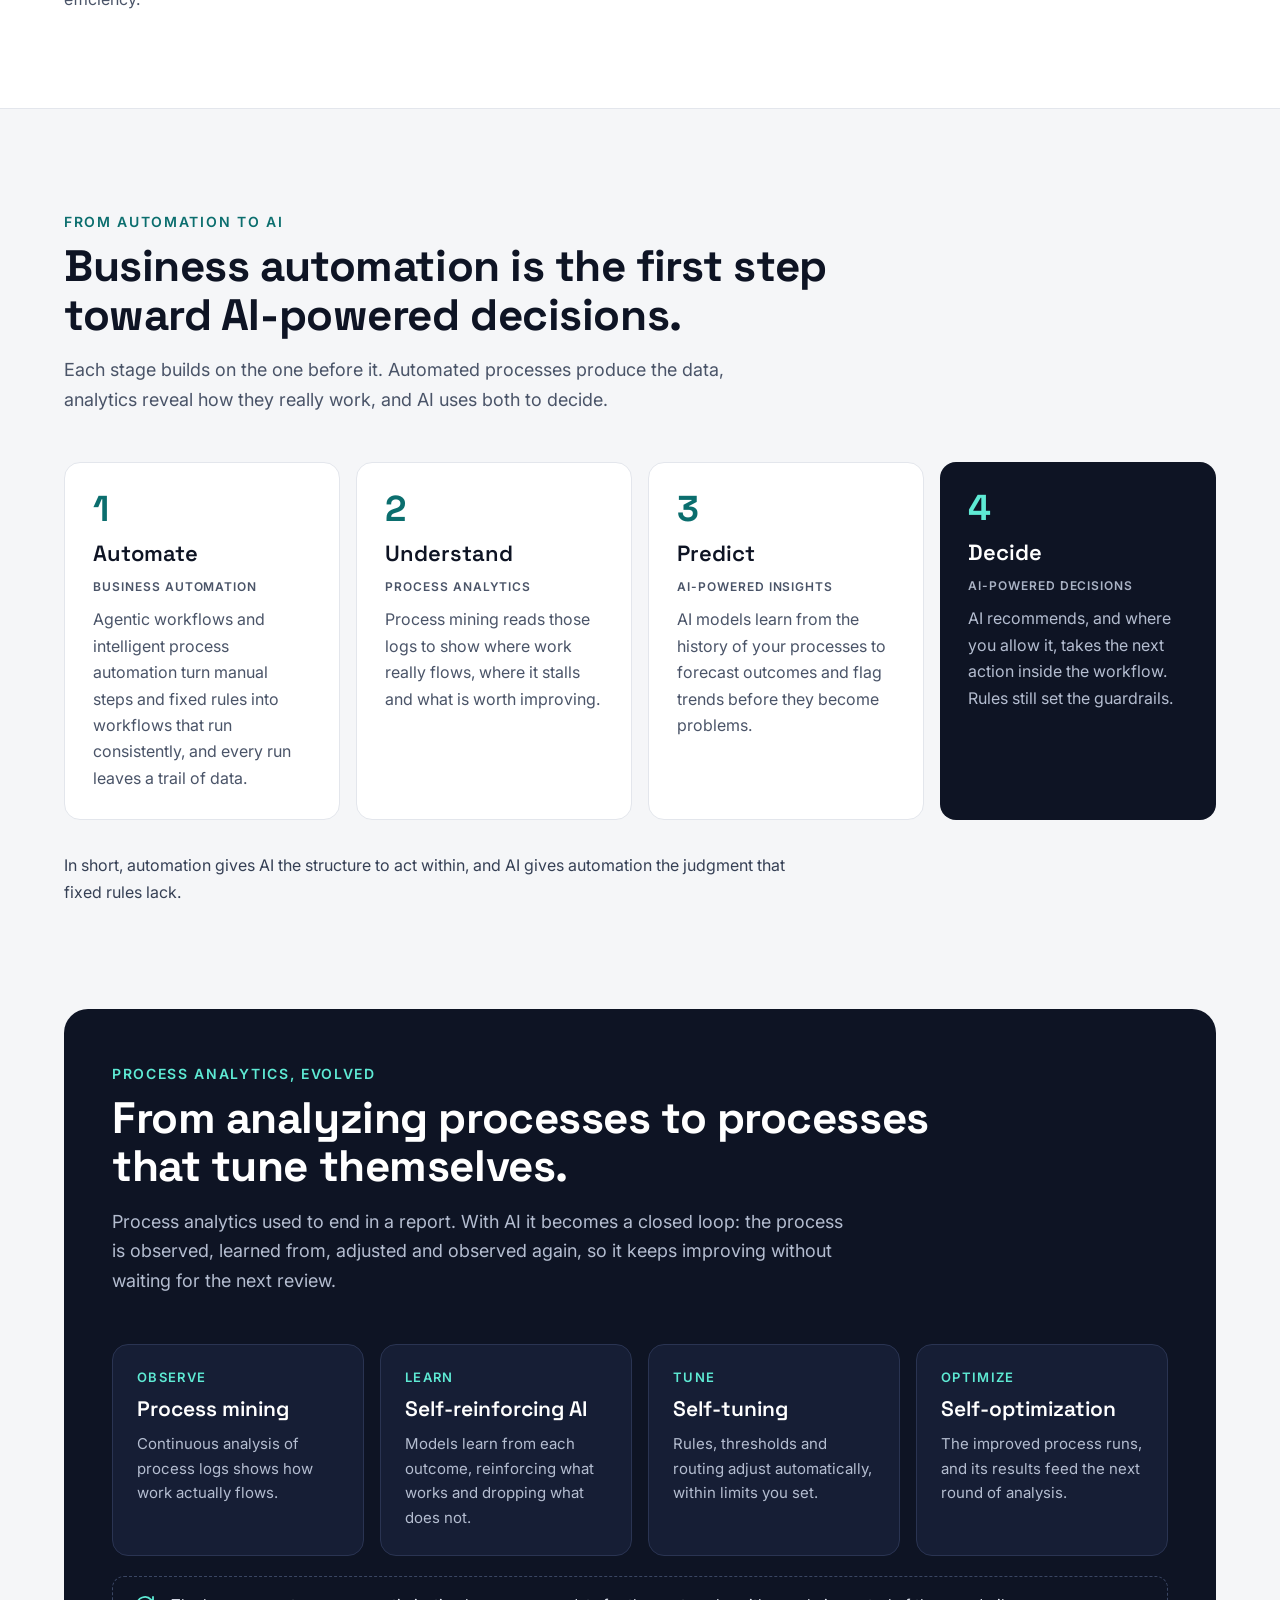
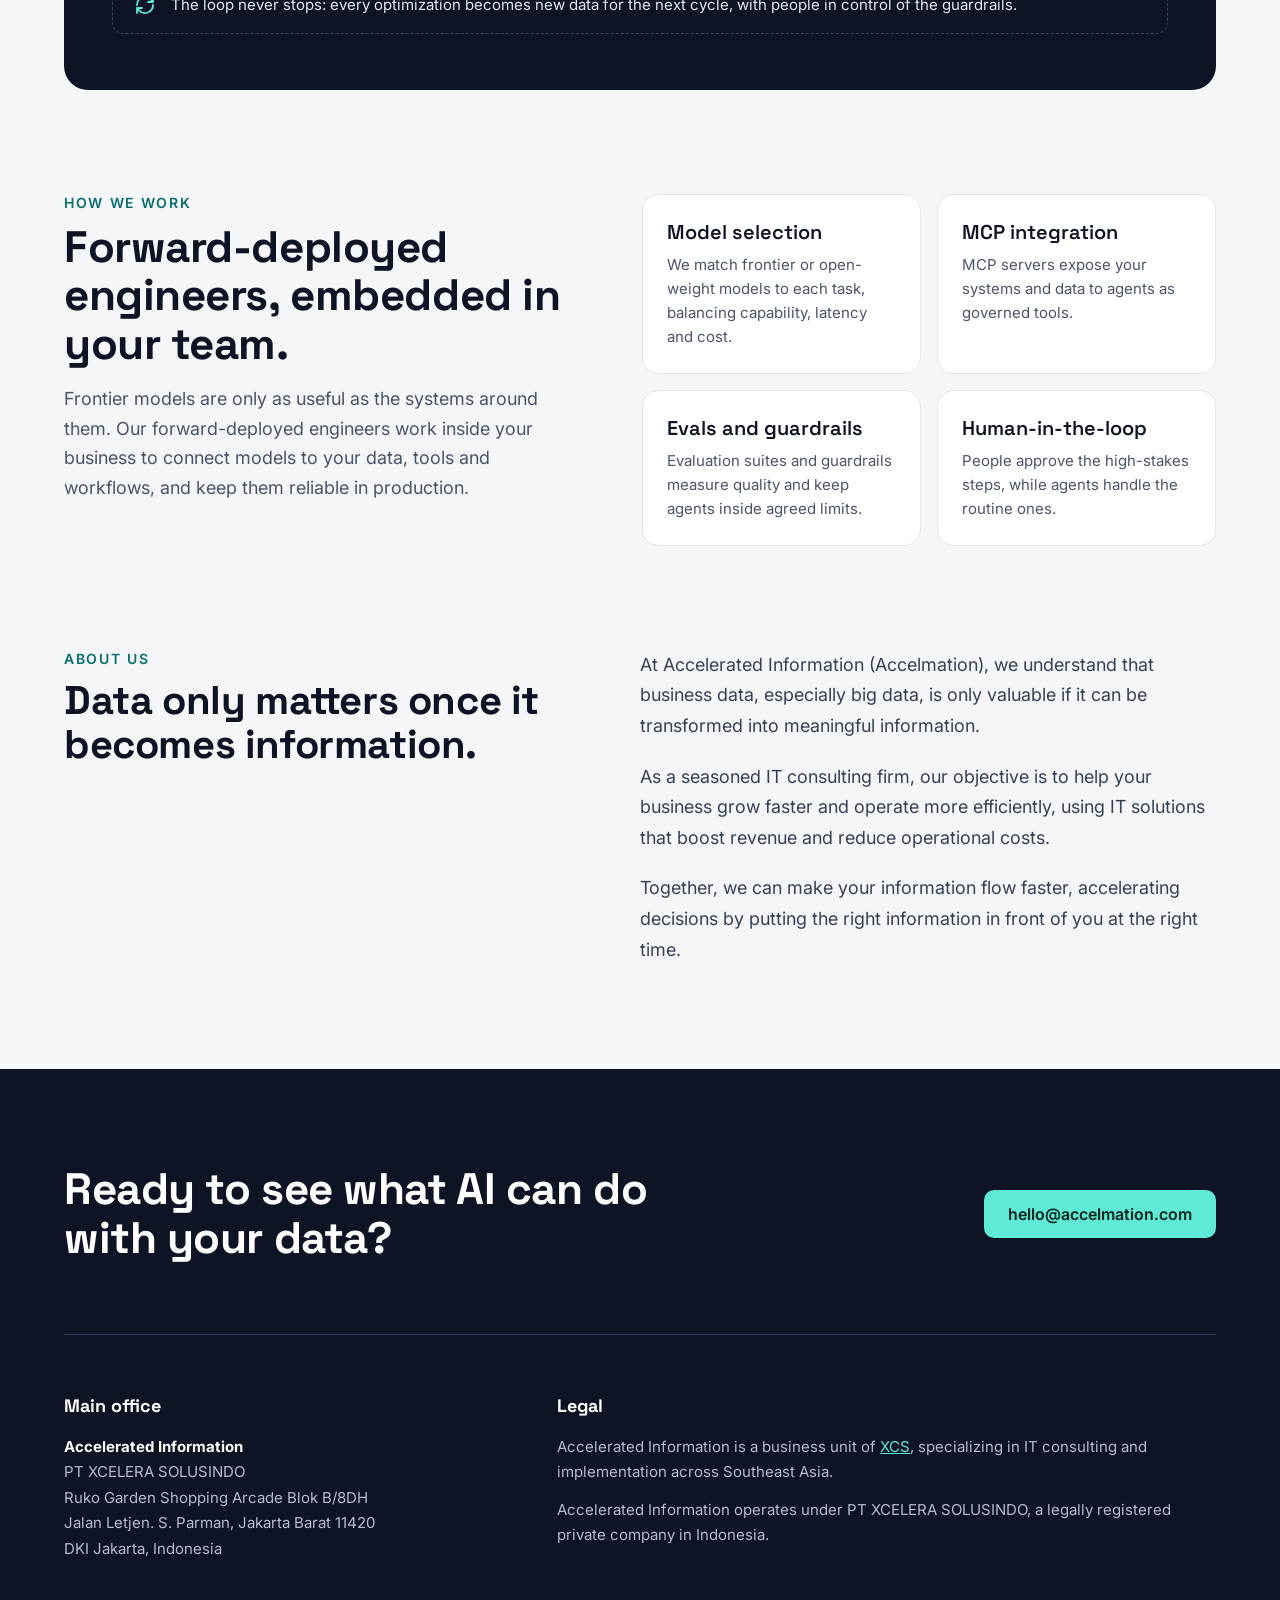
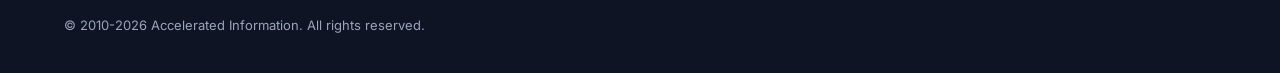
==== commit ed7d2570: "Add vertical orbit and a Top view to the 3D robot Co-Authored-By: Claude Sonnet 5.5 <noreply@anthrop" ====
--- a/index.html
+++ b/index.html
@@ -150,7 +150,7 @@
 </div>
 <div data-robot-controls hidden role="group" aria-label="Robot view" style="display:flex;flex-wrap:wrap;gap:8px;justify-content:center;align-items:center;margin-top:4px">
 <span style="font-size:13px;color:#AAB3C5;margin-right:4px">Drag to rotate</span>
-<button type="button" class="rb-btn" data-view="auto" aria-pressed="false">Auto</button><button type="button" class="rb-btn" data-view="front" aria-pressed="false">Front</button><button type="button" class="rb-btn" data-view="side" aria-pressed="false">Side</button><button type="button" class="rb-btn" data-view="back" aria-pressed="false">Back</button>
+<button type="button" class="rb-btn" data-view="auto" aria-pressed="false">Auto</button><button type="button" class="rb-btn" data-view="front" aria-pressed="false">Front</button><button type="button" class="rb-btn" data-view="side" aria-pressed="false">Side</button><button type="button" class="rb-btn" data-view="back" aria-pressed="false">Back</button><button type="button" class="rb-btn" data-view="top" aria-pressed="false">Top</button>
 </div>
 </div>
 
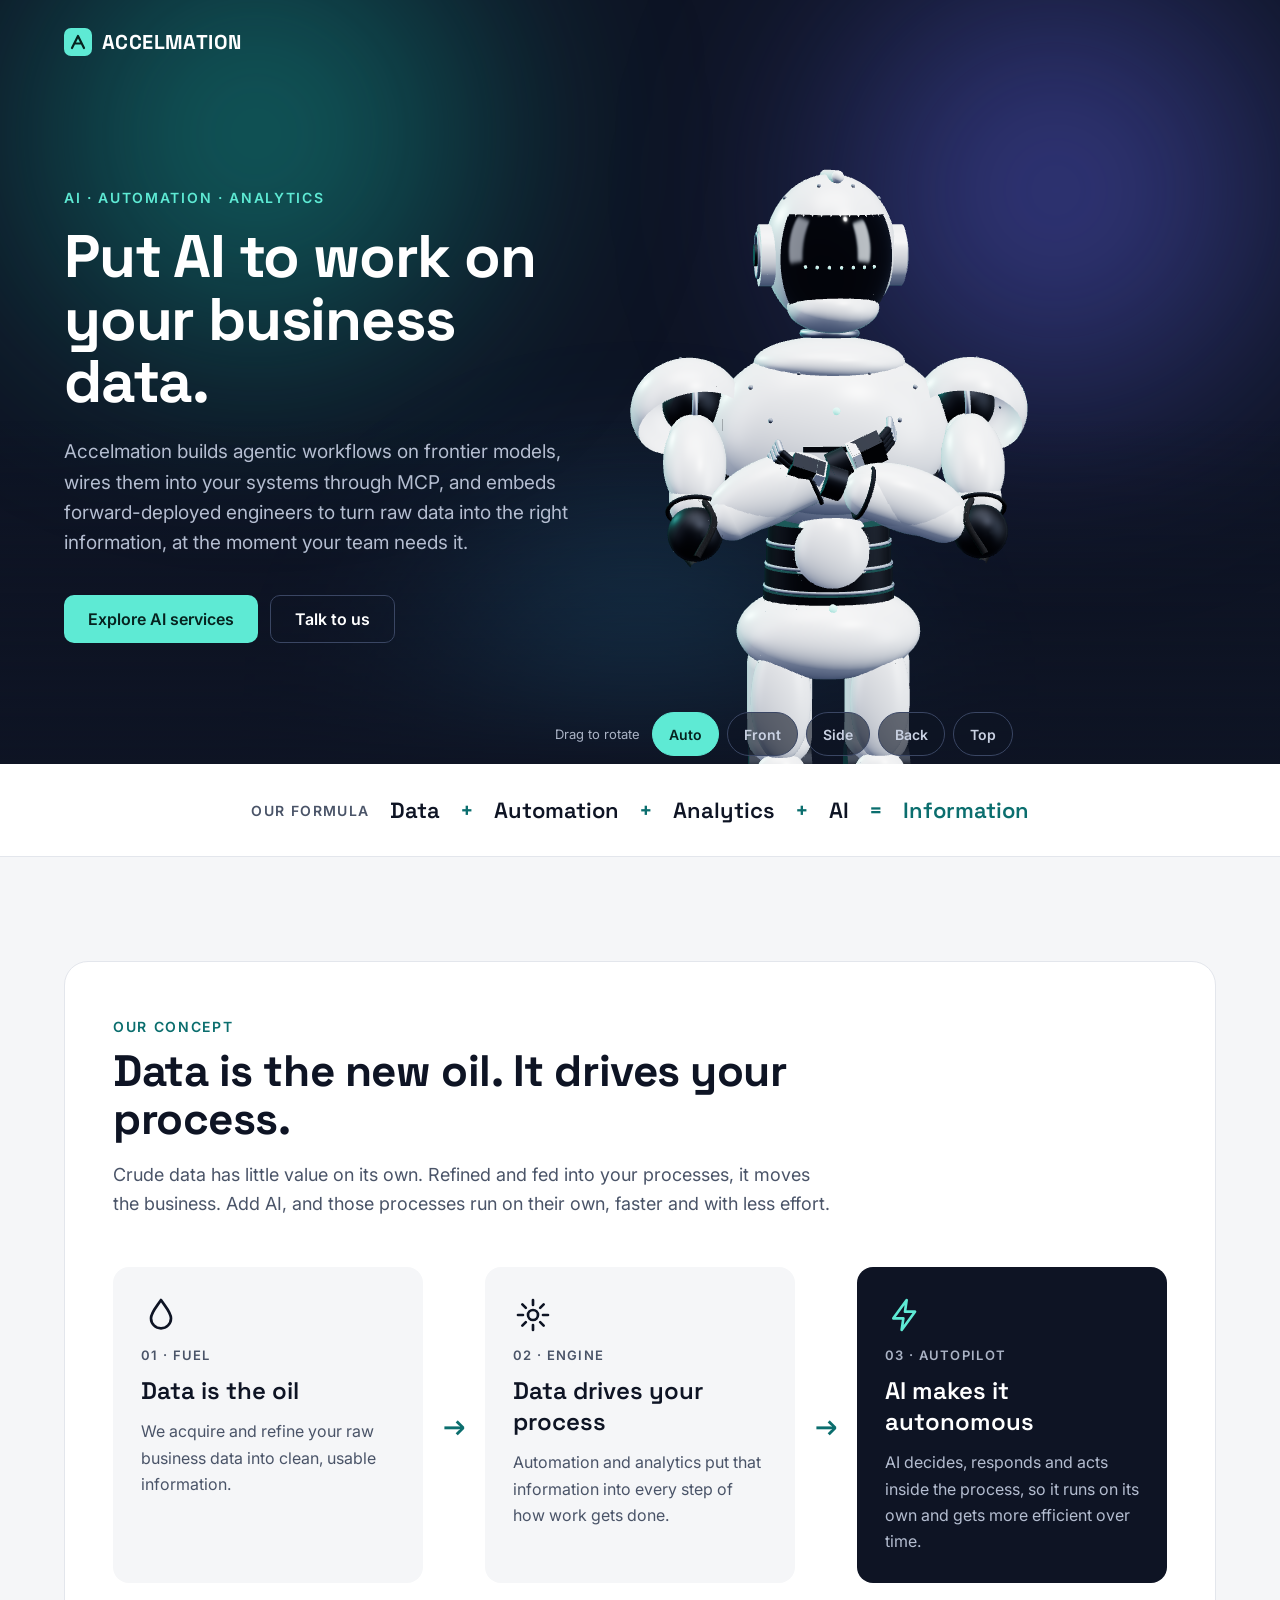
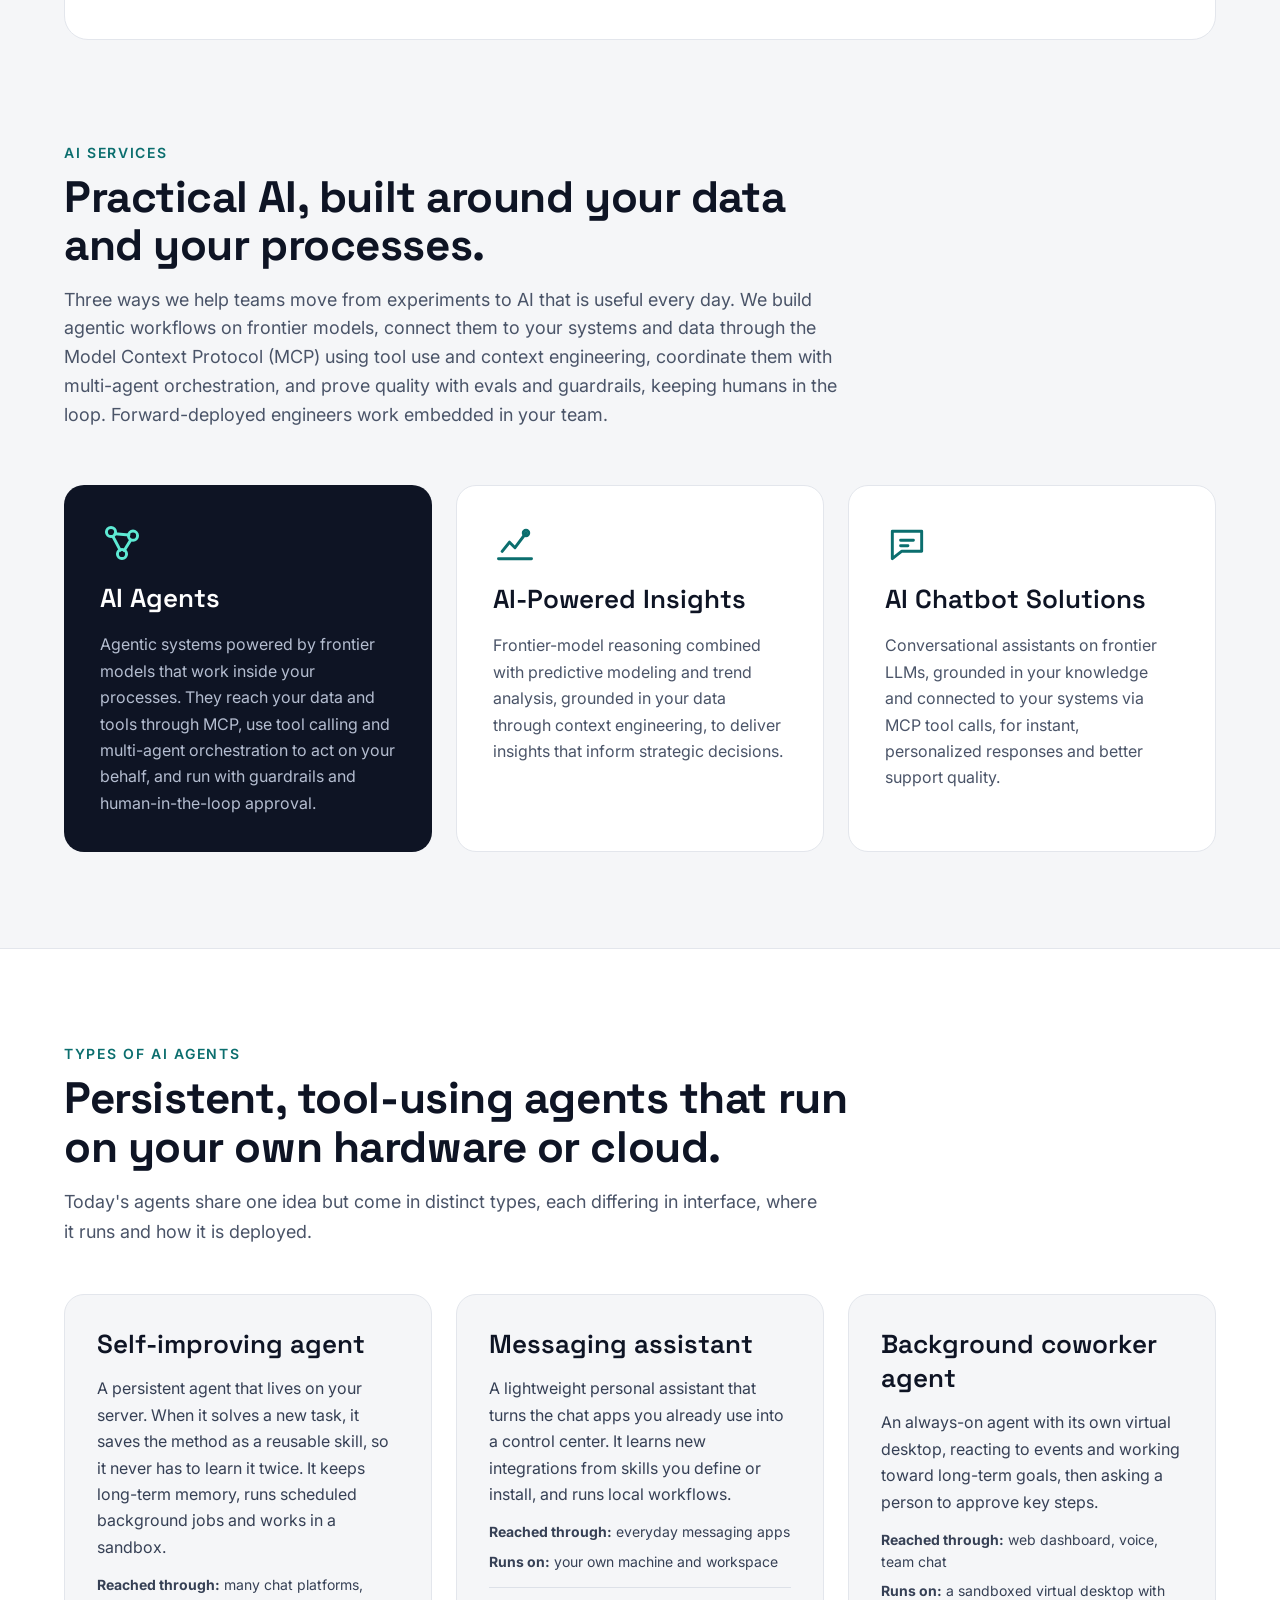
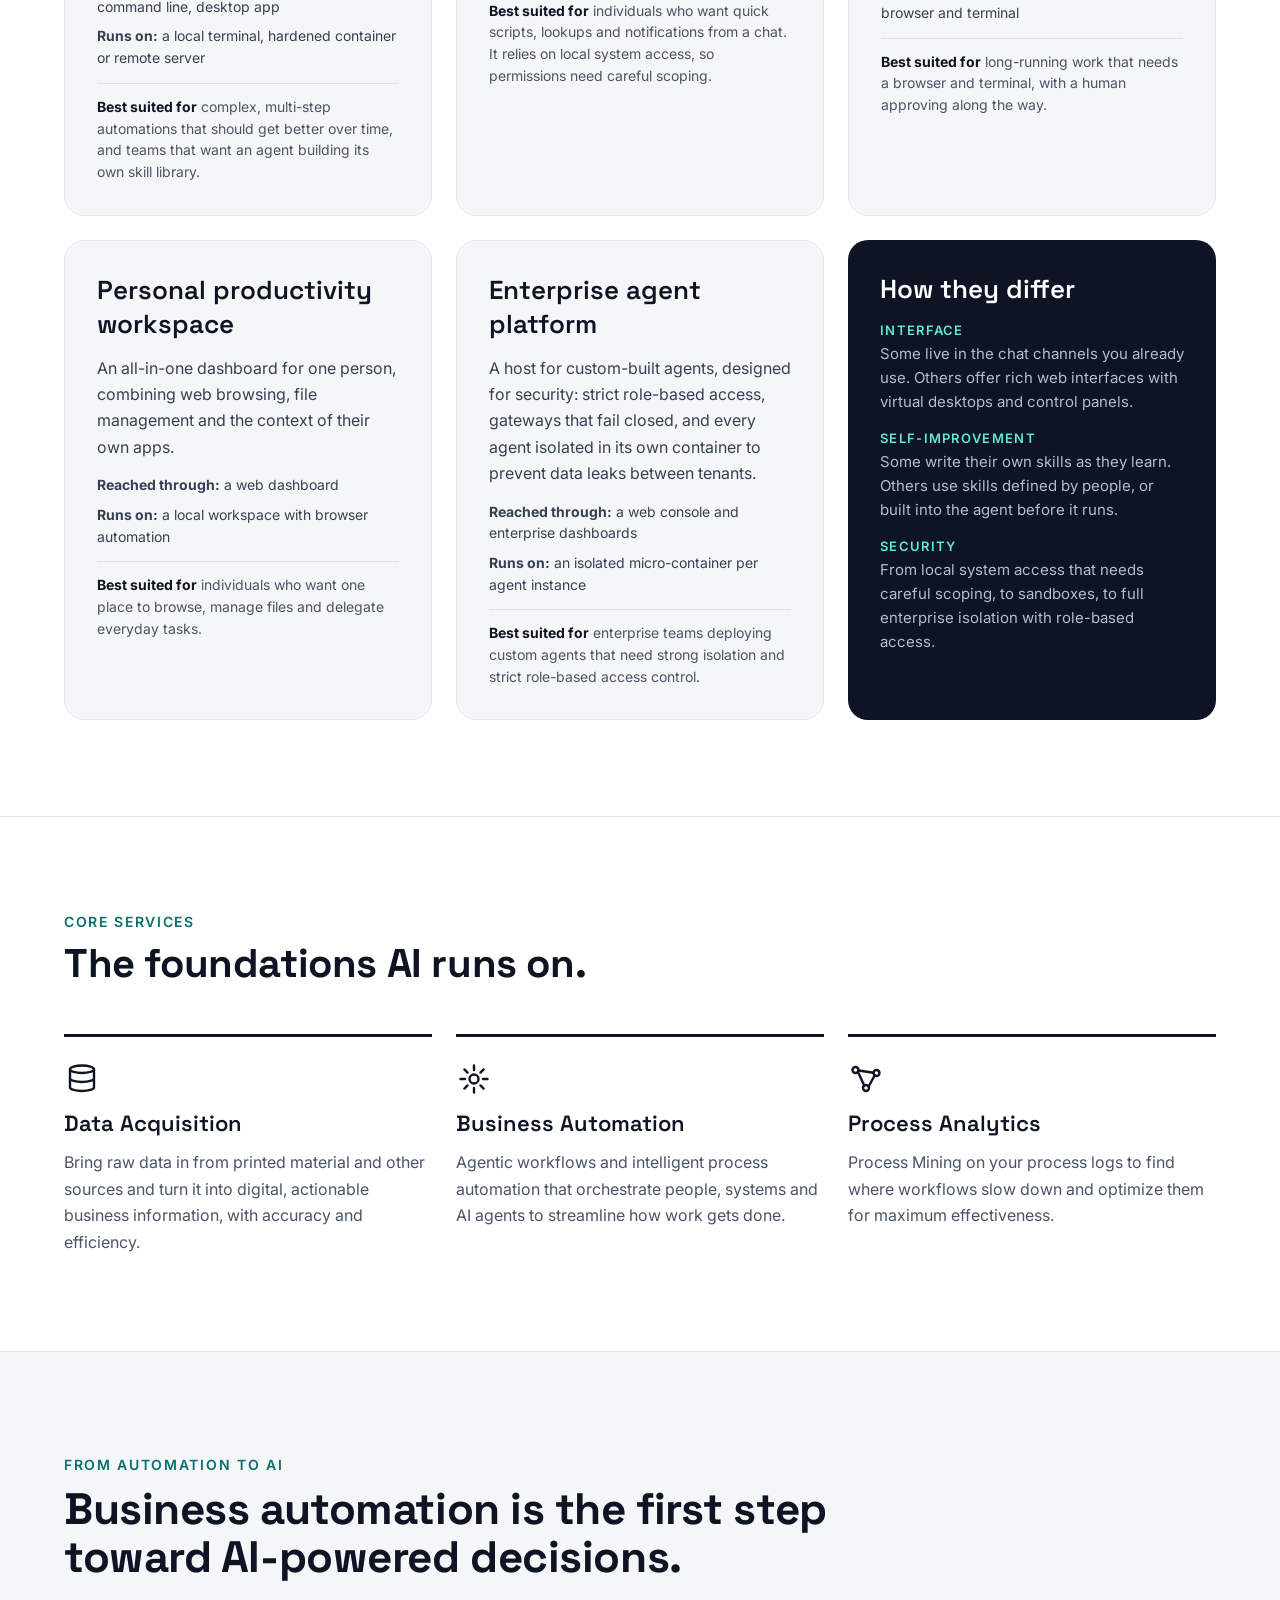
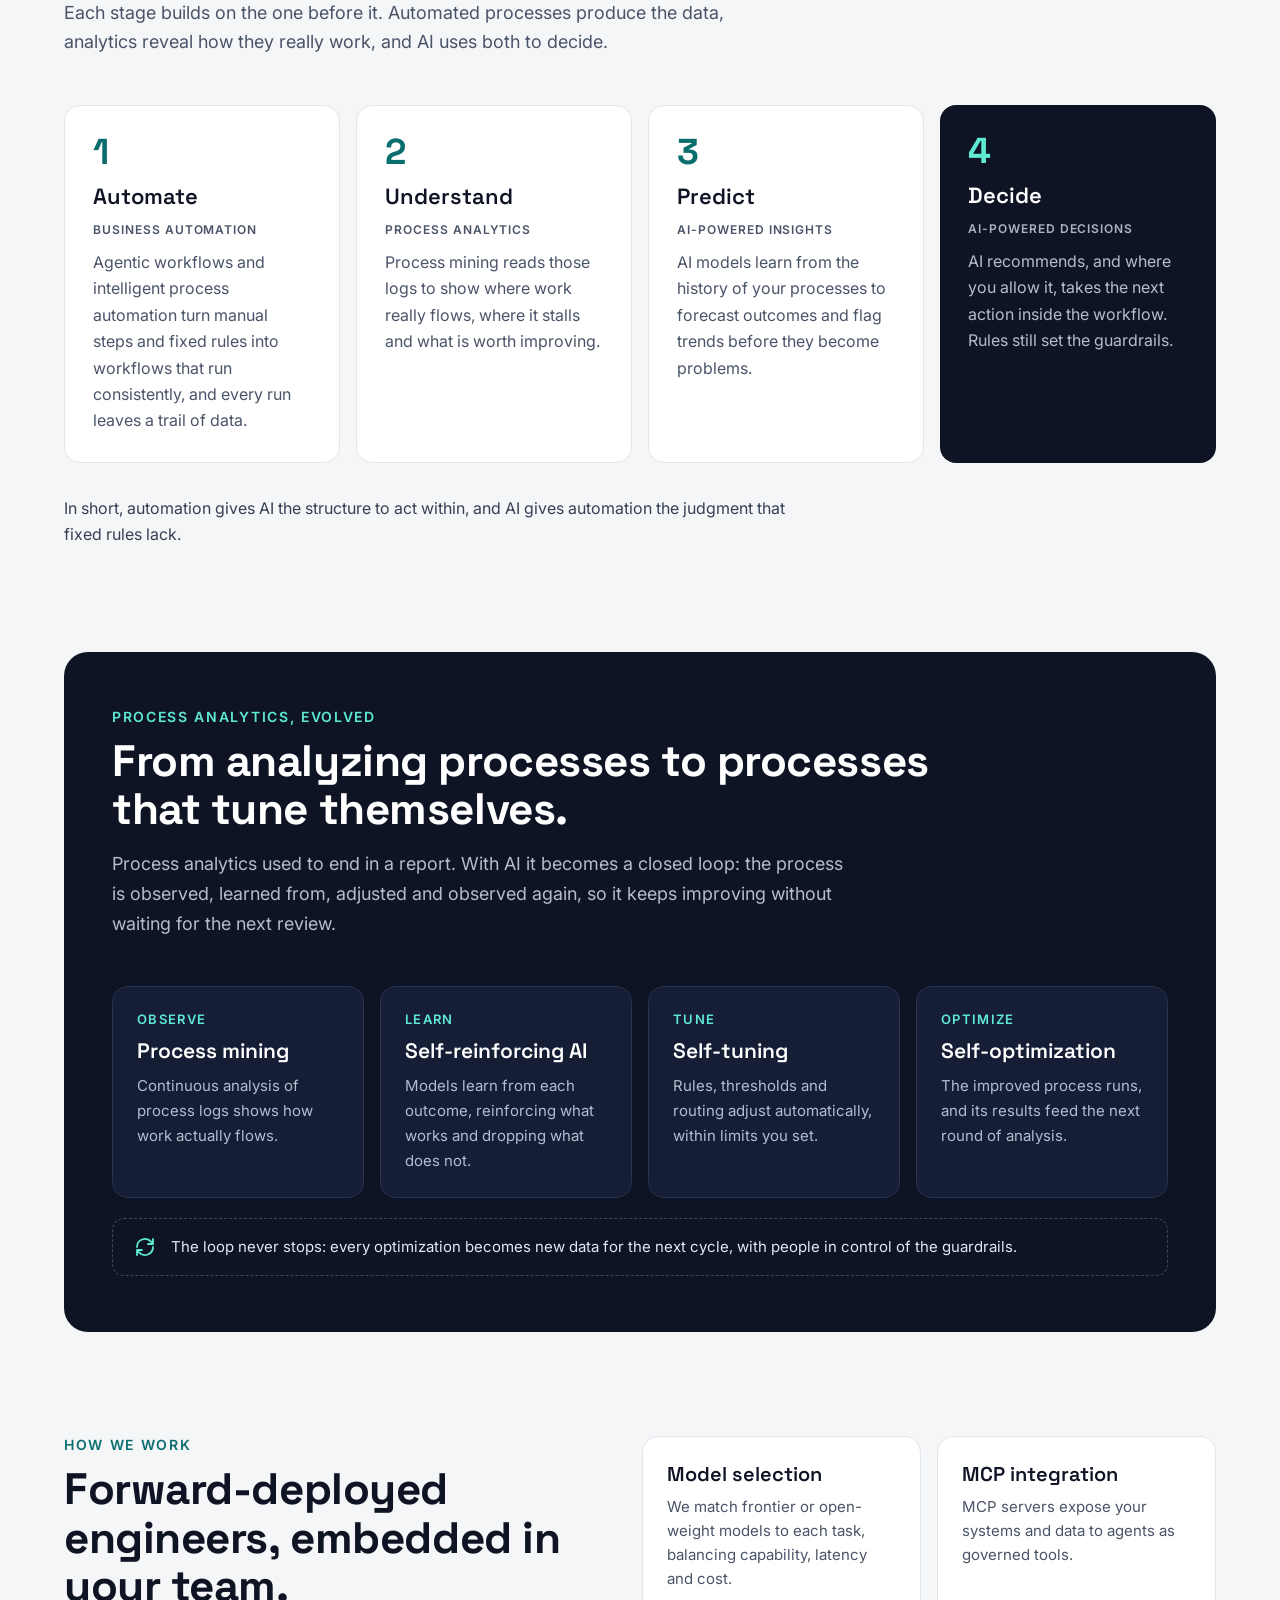
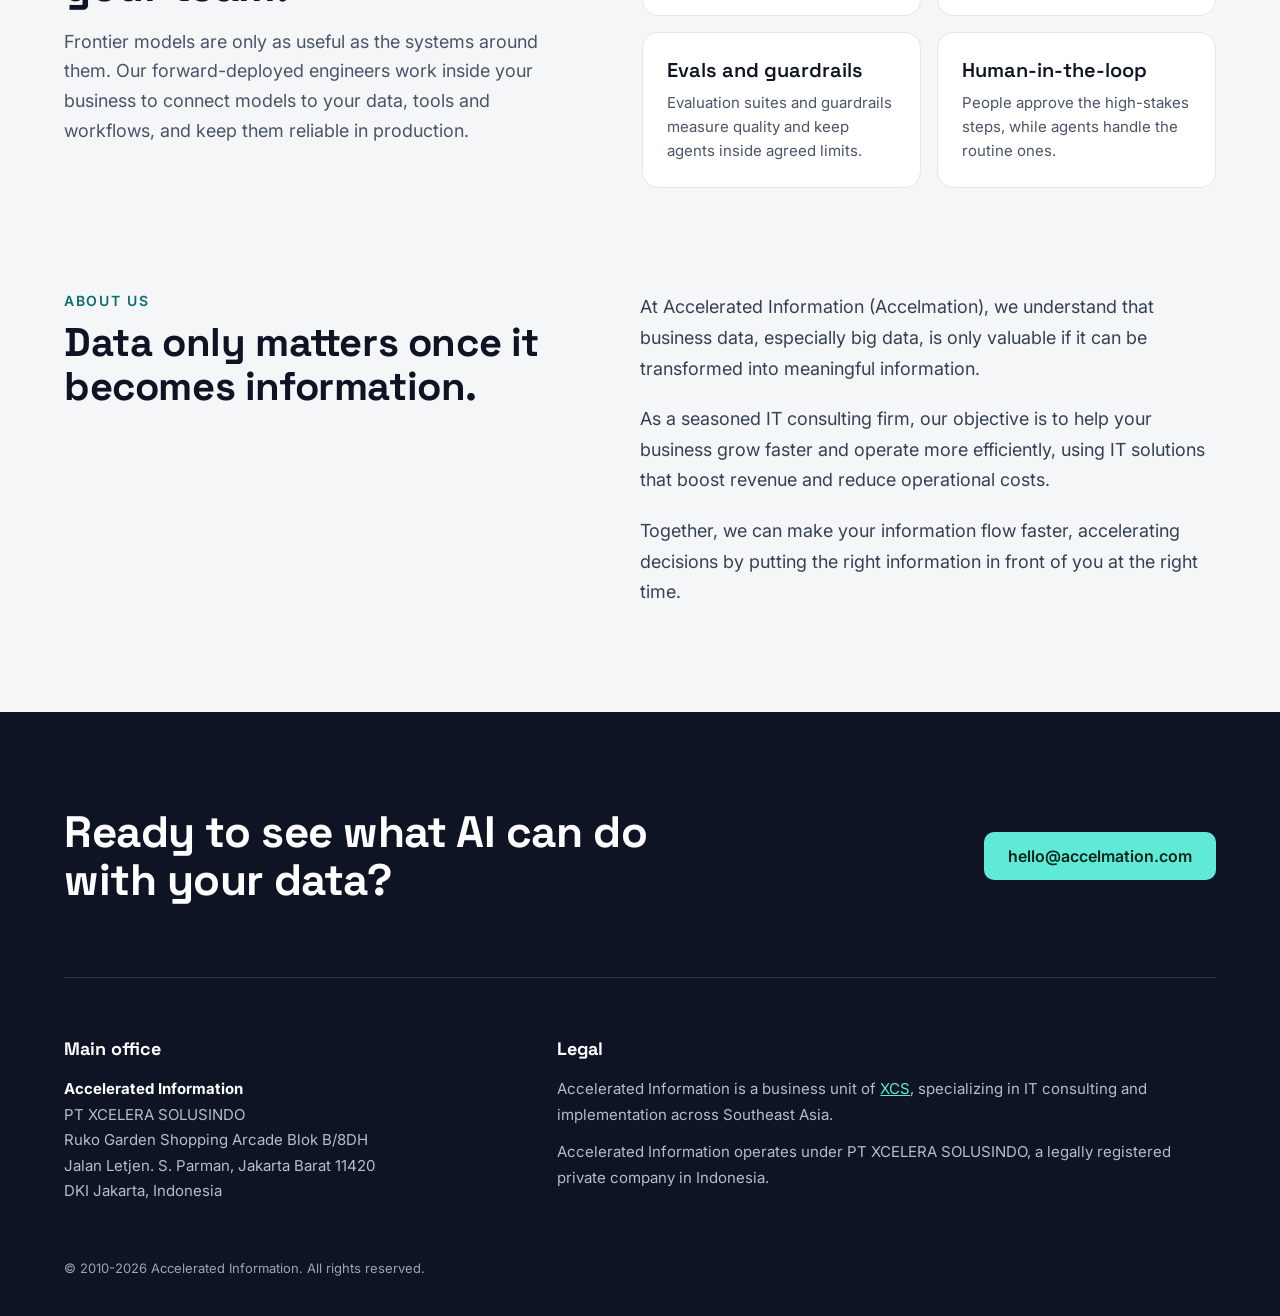
==== commit 50400d28: "Enlarge the hero robot to a 3/4-width upper-body focus The 3D scene now fills about 75% of the hero " ====
--- a/index.html
+++ b/index.html
@@ -29,6 +29,9 @@
 .rb-btn:hover{color:#fff;border-color:#fff}
 .rb-btn[aria-pressed="true"]{color:#06231F;background:#5EEAD4;border-color:#5EEAD4}
 .rb-btn:focus-visible{outline:2px solid #fff;outline-offset:2px}
+.hero-text{flex:0 1 540px;min-width:0;position:relative;z-index:2}
+.hero-robot{position:absolute;top:0;bottom:0;right:0;width:75%;z-index:1}
+@media (max-width:900px){.hero-row{flex-direction:column;align-items:stretch!important;min-height:0!important}.hero-robot{position:relative;width:100%;height:520px;margin-top:24px}}
 .rb-float{animation:rbFloat 4s ease-in-out infinite}
 @keyframes rbFloat{0%,100%{transform:translateY(0)}50%{transform:translateY(-12px)}}
 .rb-shadow{transform-box:fill-box;transform-origin:center;animation:rbShadow 4s ease-in-out infinite}
@@ -70,8 +73,8 @@
 </a>
 </nav>
 
-<div id="top" style="display:flex;flex-wrap:wrap;gap:56px;align-items:center;padding:72px 0 96px">
-<div style="flex:1 1 460px;min-width:0">
+<div id="top" class="hero-row" style="position:relative;display:flex;align-items:center;min-height:680px;padding:64px 0 80px">
+<div class="hero-text">
 <p style="margin:0 0 20px;font-size:14px;font-weight:600;letter-spacing:0.12em;text-transform:uppercase;color:#5EEAD4">AI · Automation · Analytics</p>
 <h1 style="margin:0 0 24px;font-family:'Space Grotesk',sans-serif;font-weight:700;font-size:60px;line-height:1.04;letter-spacing:-0.02em">Put AI to work on your business data.</h1>
 <p style="margin:0 0 36px;font-size:19px;line-height:1.6;color:#B4BDD0;max-width:540px">Accelmation builds agentic workflows on frontier models, wires them into your systems through MCP, and embeds forward-deployed engineers to turn raw data into the right information, at the moment your team needs it.</p>
@@ -82,9 +85,9 @@
 </div>
 
 <!-- robot + illustrative assistant panel -->
-<div style="flex:1 1 380px;min-width:0;display:flex;flex-direction:column;align-items:center">
-<div id="robot3d" data-accent="#5EEAD4" style="width:100%;max-width:360px;position:relative;z-index:1">
-<div data-robot-stage style="position:relative;width:100%;aspect-ratio:4/5">
+<div class="hero-robot">
+<div id="robot3d" data-accent="#5EEAD4" style="position:absolute;inset:0">
+<div data-robot-stage style="position:absolute;inset:0">
 <svg class="rb" viewBox="0 0 360 450" role="img" aria-label="Animated futuristic humanoid robot waving" style="display:block;width:100%;max-width:320px;height:auto;margin:0 auto;overflow:visible;position:relative;z-index:1">
 <defs>
 <linearGradient id="rbShell" x1="0" y1="0" x2="1" y2="1"><stop offset="0" stop-color="#FFFFFF"/><stop offset="1" stop-color="#C9D0DC"/></linearGradient>
@@ -148,27 +151,12 @@
 </g>
 </svg>
 </div>
-<div data-robot-controls hidden role="group" aria-label="Robot view" style="display:flex;flex-wrap:wrap;gap:8px;justify-content:center;align-items:center;margin-top:4px">
+<div data-robot-controls hidden role="group" aria-label="Robot view" style="position:absolute;left:0;right:0;bottom:8px;z-index:3;display:flex;flex-wrap:wrap;gap:8px;justify-content:center;align-items:center">
 <span style="font-size:13px;color:#AAB3C5;margin-right:4px">Drag to rotate</span>
 <button type="button" class="rb-btn" data-view="auto" aria-pressed="false">Auto</button><button type="button" class="rb-btn" data-view="front" aria-pressed="false">Front</button><button type="button" class="rb-btn" data-view="side" aria-pressed="false">Side</button><button type="button" class="rb-btn" data-view="back" aria-pressed="false">Back</button><button type="button" class="rb-btn" data-view="top" aria-pressed="false">Top</button>
 </div>
 </div>
 
-<div style="background:rgba(22,30,53,0.92);border:1px solid #2A3452;border-radius:20px;padding:24px;display:flex;flex-direction:column;gap:16px;width:100%;max-width:440px;margin-top:12px;position:relative;z-index:2">
-<div style="display:flex;align-items:center;gap:8px;font-size:13px;color:#AAB3C5">
-<span style="width:8px;height:8px;border-radius:50%;background:#5EEAD4;display:inline-block"></span>
-Business assistant · illustrative
-</div>
-<div style="align-self:flex-end;background:#25304F;border-radius:14px 14px 4px 14px;padding:12px 16px;font-size:15px;line-height:1.5;max-width:85%">Why did fulfilment slow down last quarter?</div>
-<div style="align-self:flex-start;background:#0E1424;border:1px solid #2A3452;border-radius:14px 14px 14px 4px;padding:14px 16px;font-size:15px;line-height:1.55;max-width:92%;color:#E3E8F3">
-Approvals are the bottleneck: most delay sits in one handoff between two teams. Rerouting that step is the biggest single gain.
-<div style="display:flex;flex-wrap:wrap;gap:8px;margin-top:12px">
-<span style="font-size:12px;padding:4px 10px;border-radius:99px;border:1px solid #3A4663;color:#AAB3C5">Process logs</span>
-<span style="font-size:12px;padding:4px 10px;border-radius:99px;border:1px solid #3A4663;color:#AAB3C5">ERP</span>
-<span style="font-size:12px;padding:4px 10px;border-radius:99px;border:1px solid #3A4663;color:#AAB3C5">Knowledge base</span>
-</div>
-</div>
-</div>
 </div>
 </div>
 </div>
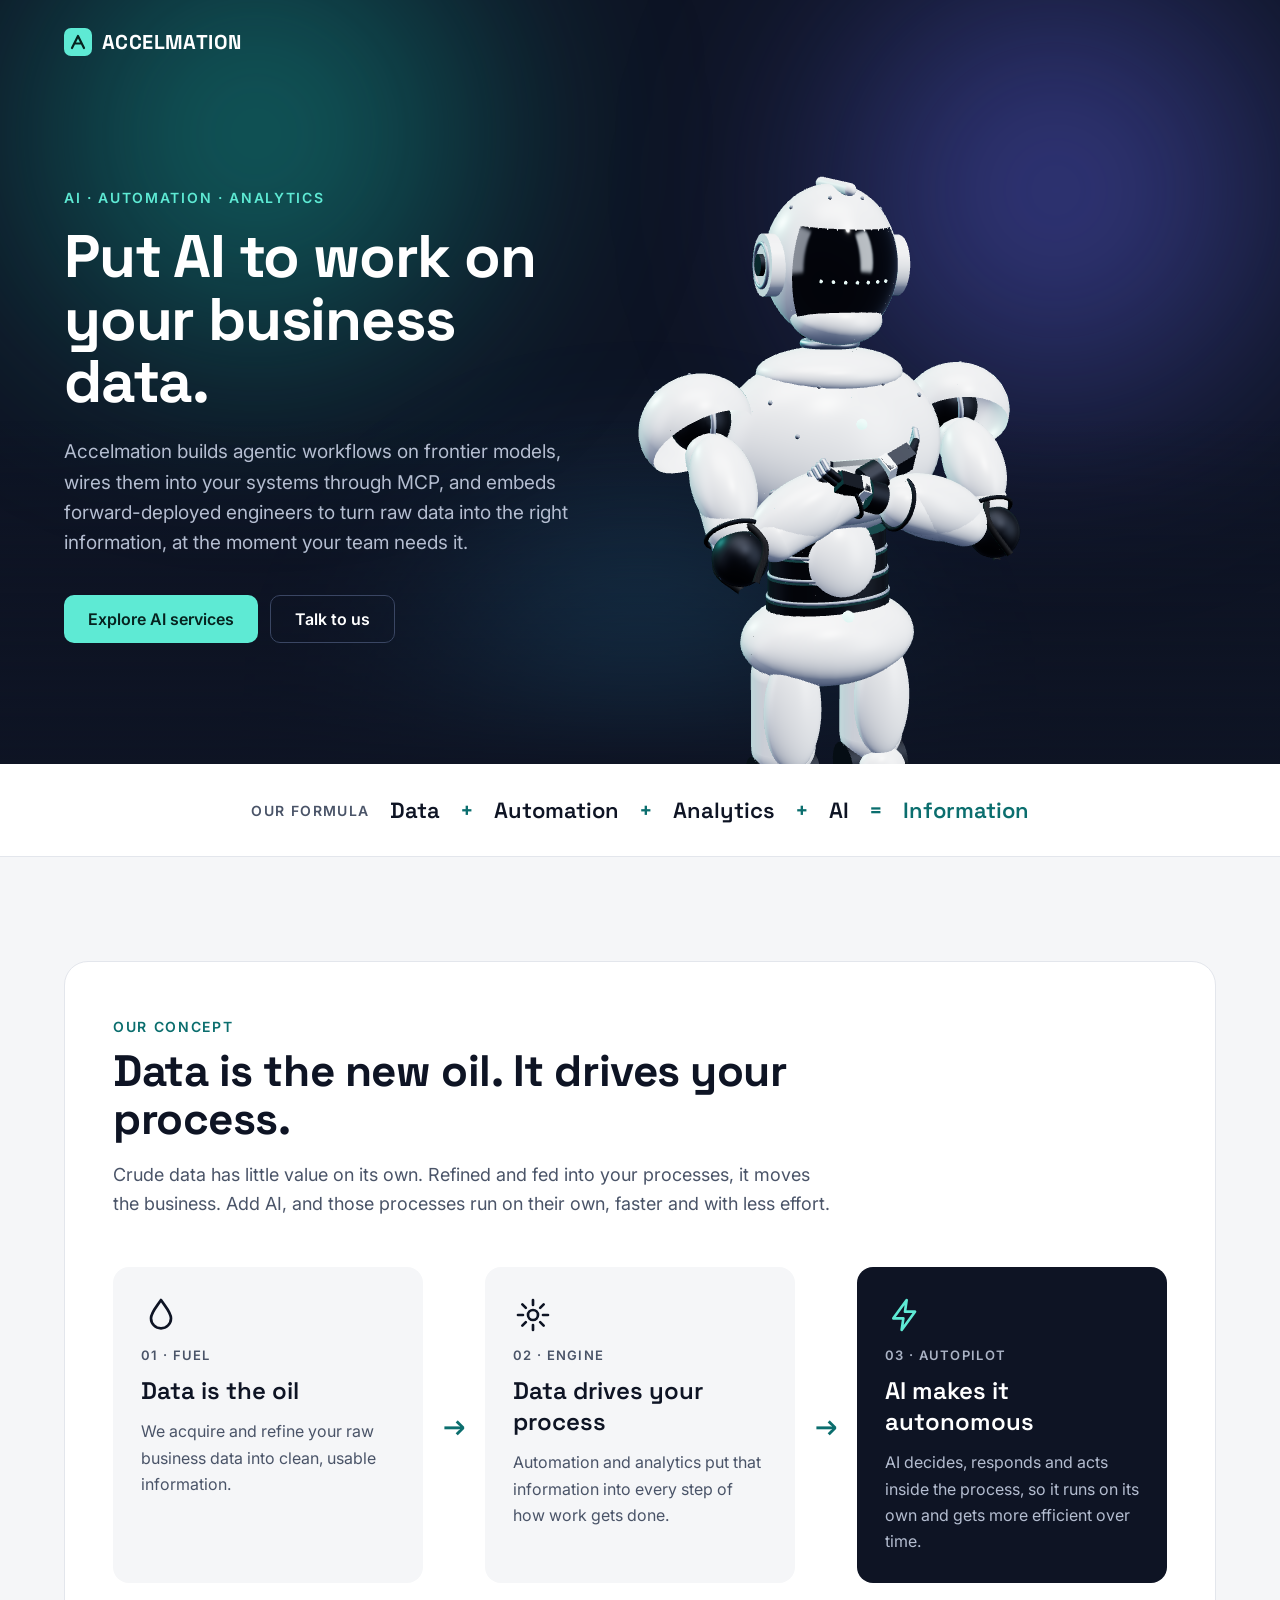
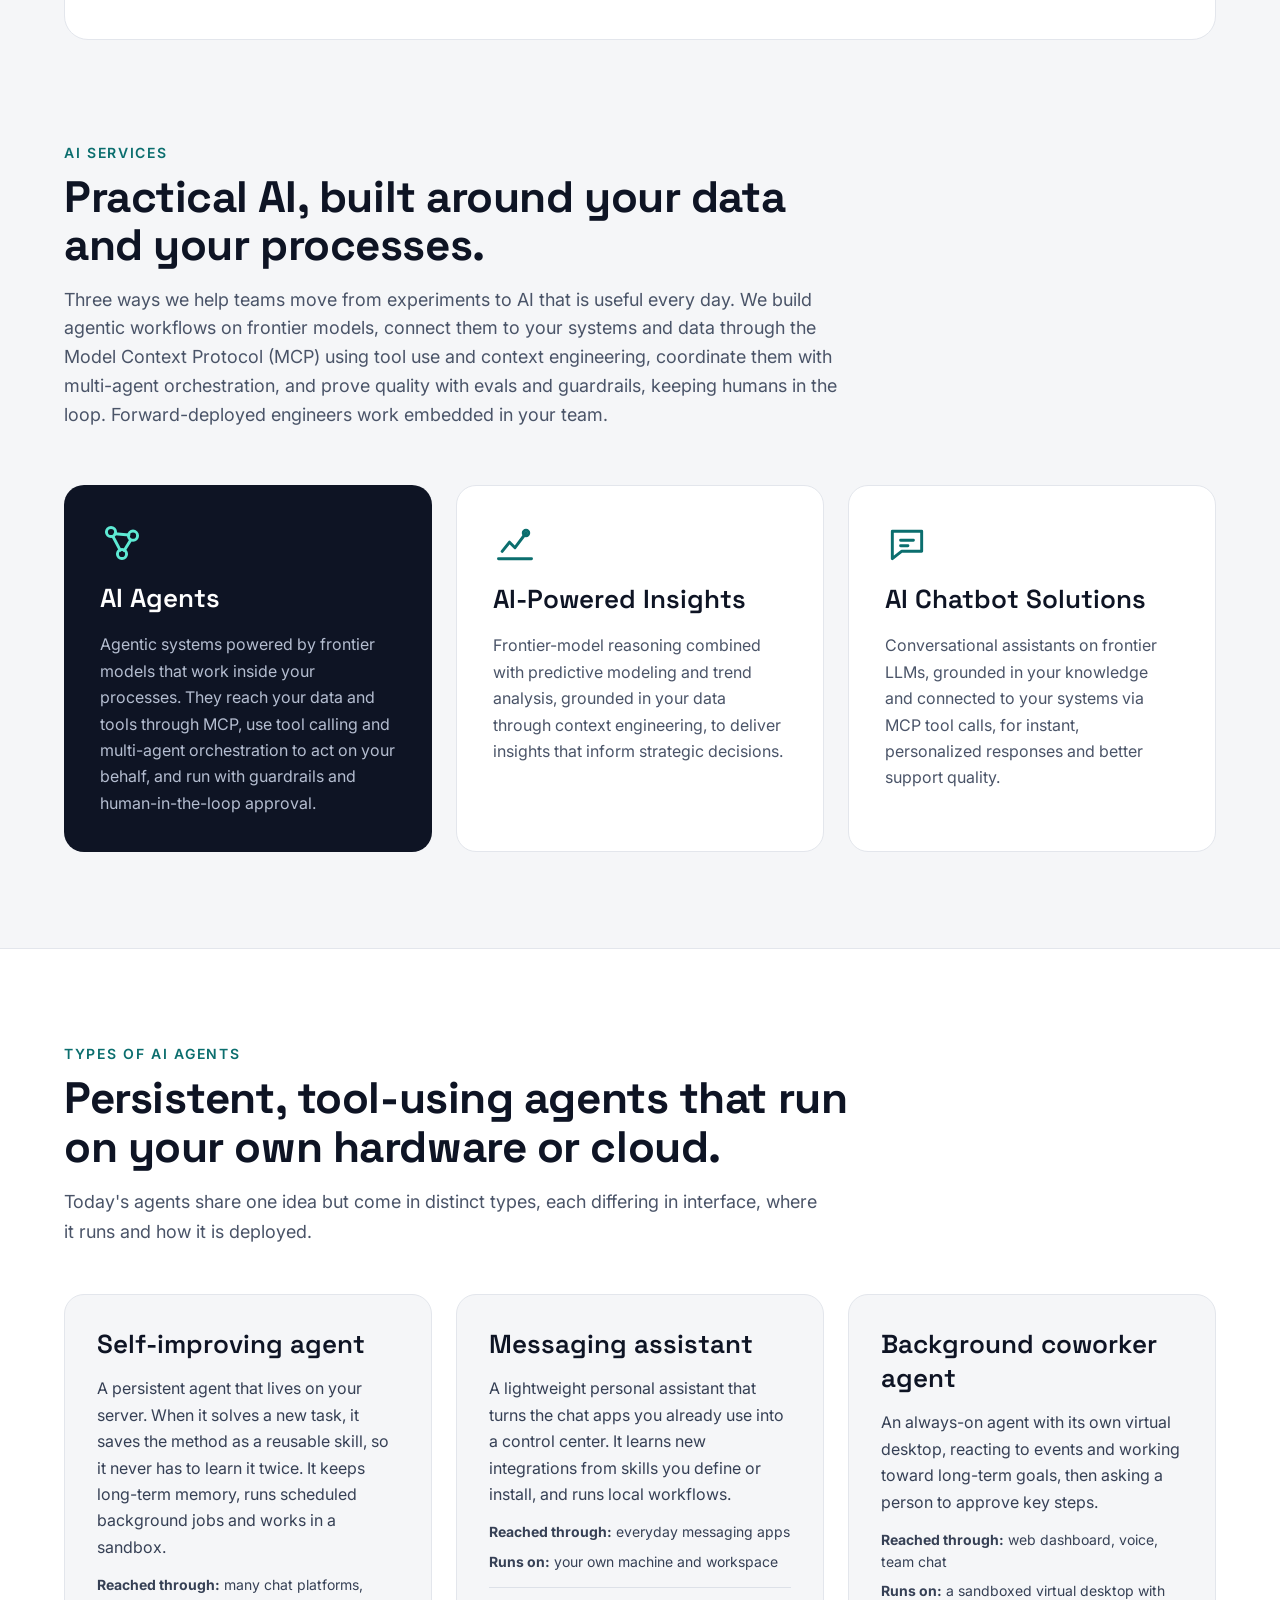
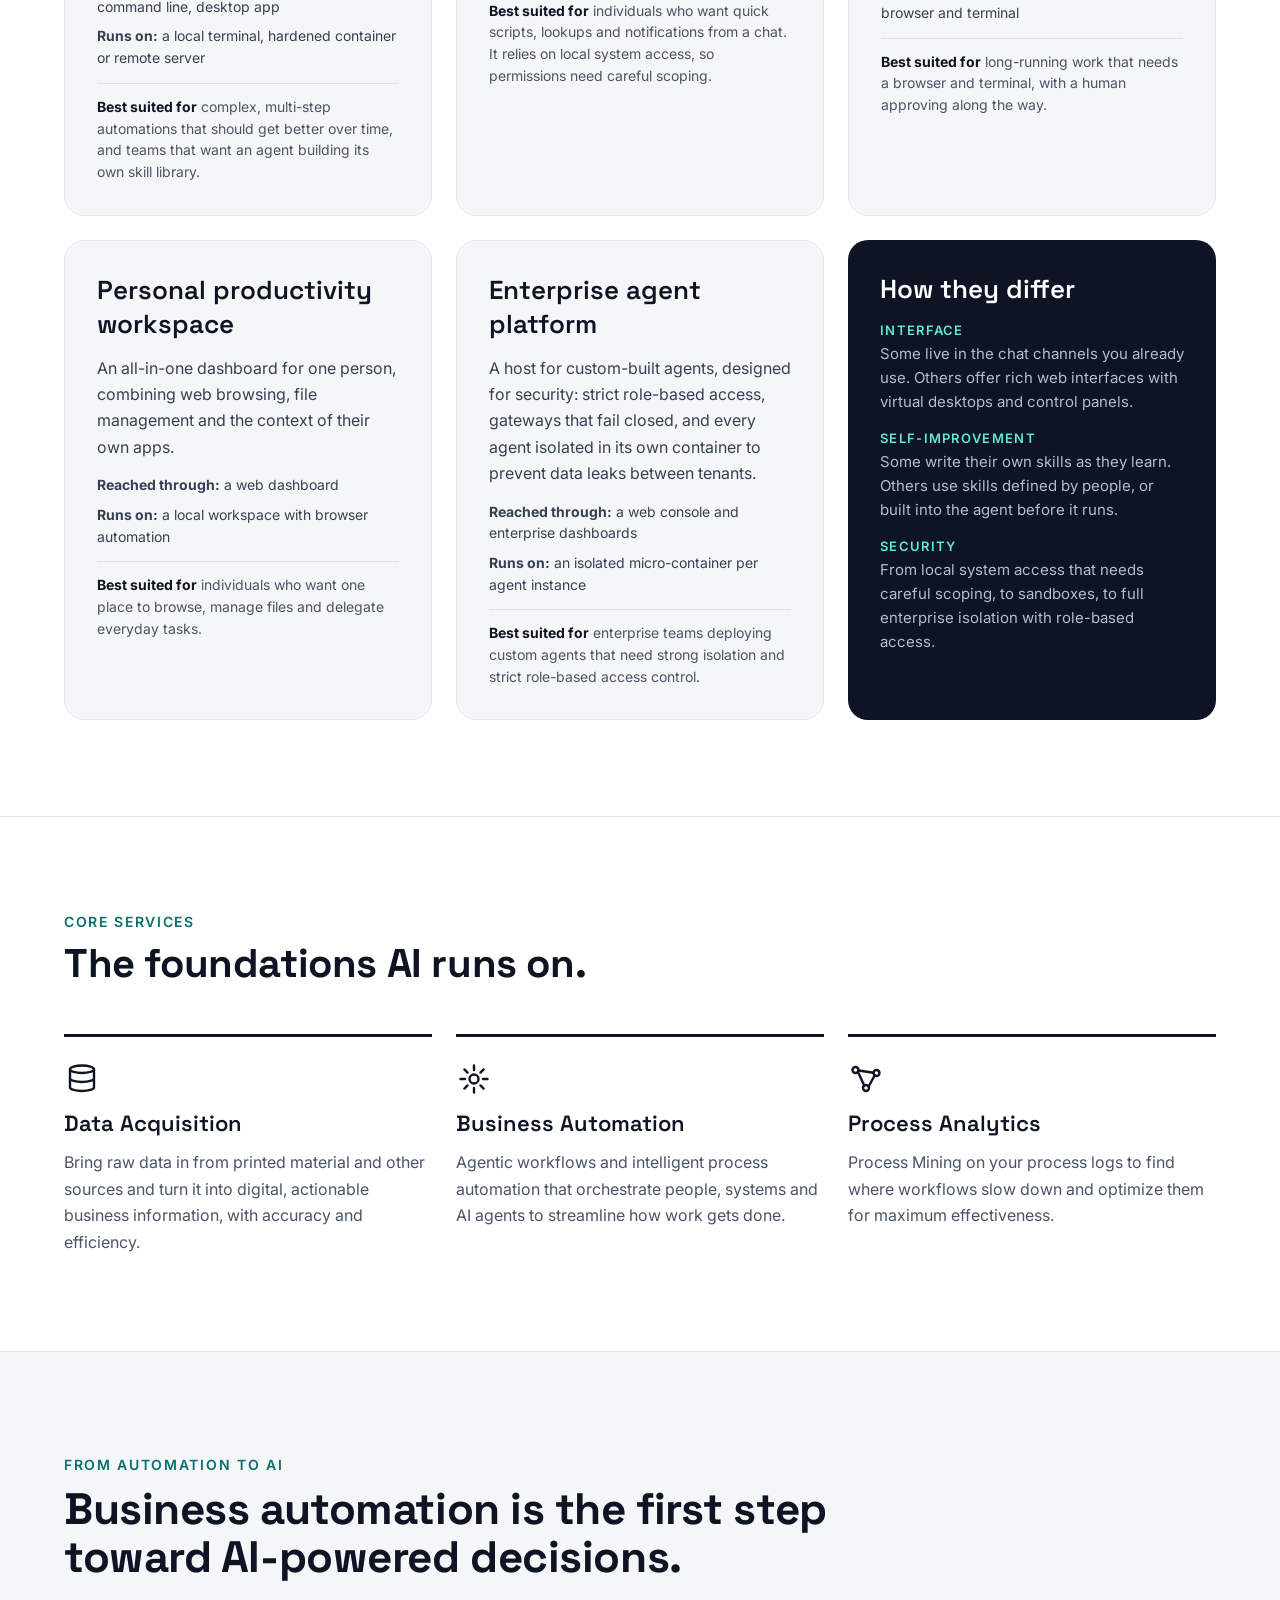
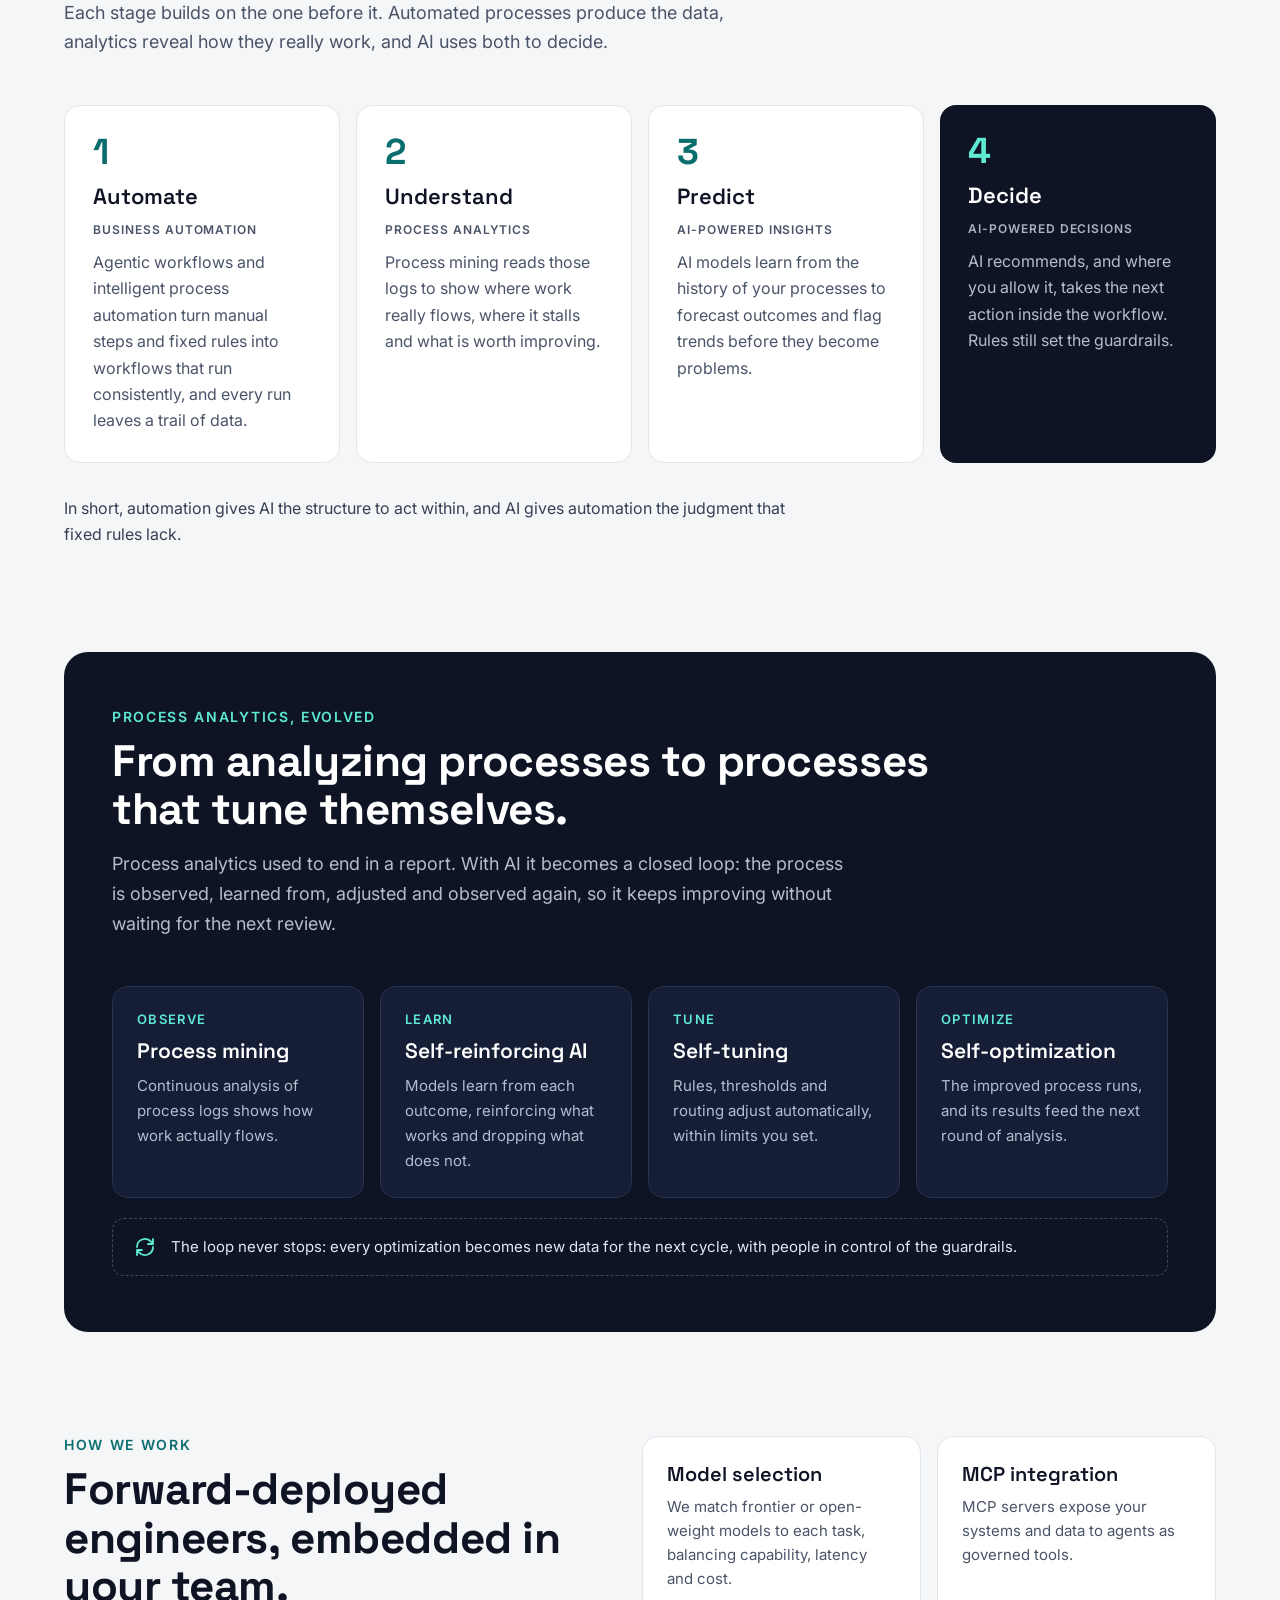
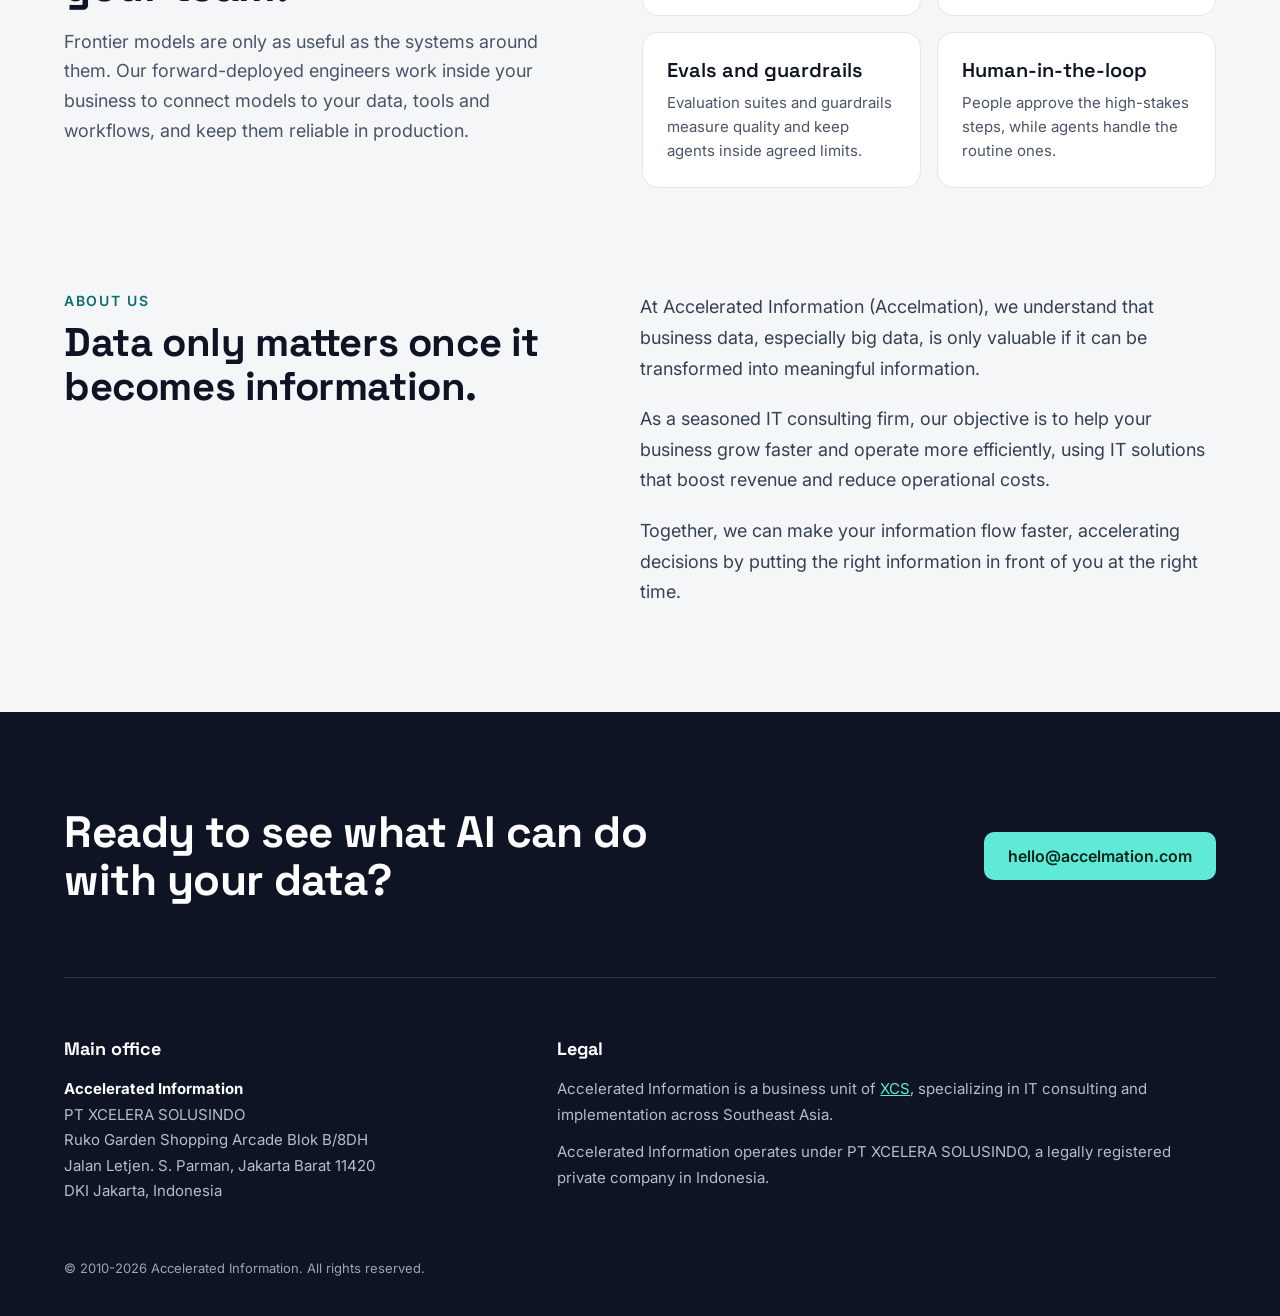
==== commit 73efe4ba: "Fix first-load flash of the old robot, drop view buttons, set default view Hide the SVG fallback unt" ====
--- a/index.html
+++ b/index.html
@@ -6,6 +6,8 @@
 <title>Accelmation | AI agents, automation and analytics</title>
 <meta name="description" content="Accelmation builds agentic workflows on frontier models, connects them to your systems through MCP, and turns business data into the right information at the right time.">
 <meta name="author" content="Accelerated Information">
+<link rel="modulepreload" href="js/three.module.min.js">
+<link rel="modulepreload" href="js/robot3d.js">
 <link rel="preconnect" href="https://fonts.googleapis.com">
 <link rel="preconnect" href="https://fonts.gstatic.com" crossorigin>
 <link href="https://fonts.googleapis.com/css2?family=Inter:wght@400;500;600&family=Space+Grotesk:wght@500;600;700&display=swap" rel="stylesheet">
@@ -25,10 +27,8 @@
 @keyframes auroraA{0%{transform:translate(0,0) scale(1)}50%{transform:translate(18%,12%) scale(1.15)}100%{transform:translate(8%,-10%) scale(.95)}}
 @keyframes auroraB{0%{transform:translate(0,0) scale(1)}50%{transform:translate(-20%,15%) scale(1.2)}100%{transform:translate(-8%,-8%) scale(1)}}
 @keyframes auroraC{0%{transform:translate(0,0) scale(1)}50%{transform:translate(-25%,-12%) scale(1.25)}100%{transform:translate(20%,-5%) scale(1)}}
-.rb-btn{font:inherit;font-size:14px;font-weight:600;color:#C9D1E2;background:rgba(14,20,36,.6);border:1px solid #3A4663;border-radius:99px;padding:11px 16px;min-height:44px;cursor:pointer}
-.rb-btn:hover{color:#fff;border-color:#fff}
-.rb-btn[aria-pressed="true"]{color:#06231F;background:#5EEAD4;border-color:#5EEAD4}
-.rb-btn:focus-visible{outline:2px solid #fff;outline-offset:2px}
+#robot3d svg.rb{opacity:0;transition:opacity .4s}
+#robot3d[data-state="failed"] svg.rb{opacity:1}
 .hero-text{flex:0 1 540px;min-width:0;position:relative;z-index:2}
 .hero-robot{position:absolute;top:0;bottom:0;right:0;width:75%;z-index:1}
 @media (max-width:900px){.hero-row{flex-direction:column;align-items:stretch!important;min-height:0!important}.hero-robot{position:relative;width:100%;height:520px;margin-top:24px}}
@@ -151,10 +151,6 @@
 </g>
 </svg>
 </div>
-<div data-robot-controls hidden role="group" aria-label="Robot view" style="position:absolute;left:0;right:0;bottom:8px;z-index:3;display:flex;flex-wrap:wrap;gap:8px;justify-content:center;align-items:center">
-<span style="font-size:13px;color:#AAB3C5;margin-right:4px">Drag to rotate</span>
-<button type="button" class="rb-btn" data-view="auto" aria-pressed="false">Auto</button><button type="button" class="rb-btn" data-view="front" aria-pressed="false">Front</button><button type="button" class="rb-btn" data-view="side" aria-pressed="false">Side</button><button type="button" class="rb-btn" data-view="back" aria-pressed="false">Back</button><button type="button" class="rb-btn" data-view="top" aria-pressed="false">Top</button>
-</div>
 </div>
 
 </div>
@@ -514,6 +510,7 @@
 
 </div>
 
-<script type="module" src="js/robot3d.js"></script>
+<script type="module" src="js/robot3d.js" onerror="document.getElementById('robot3d').dataset.state='failed'"></script>
+<script>setTimeout(function(){var h=document.getElementById('robot3d');if(h&&!h.dataset.ready)h.dataset.state='failed'},8000)</script>
 </body>
 </html>
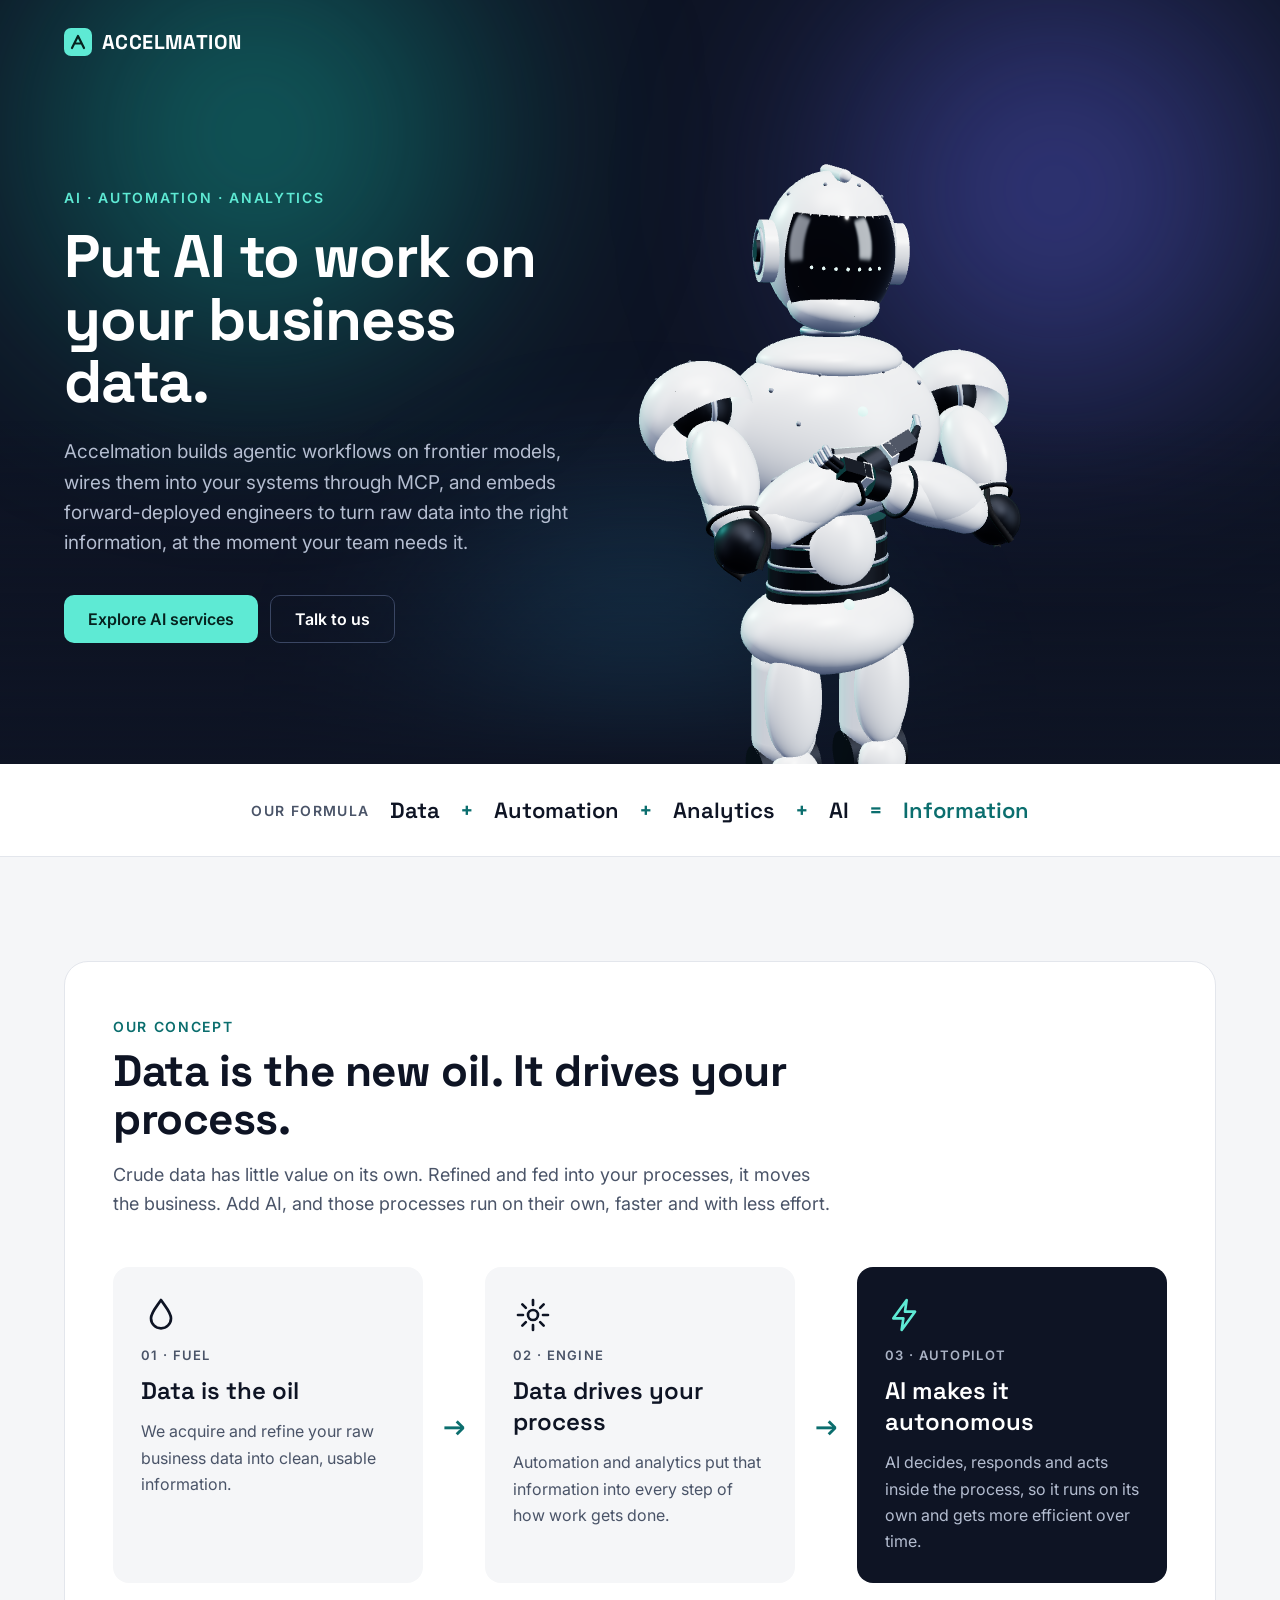
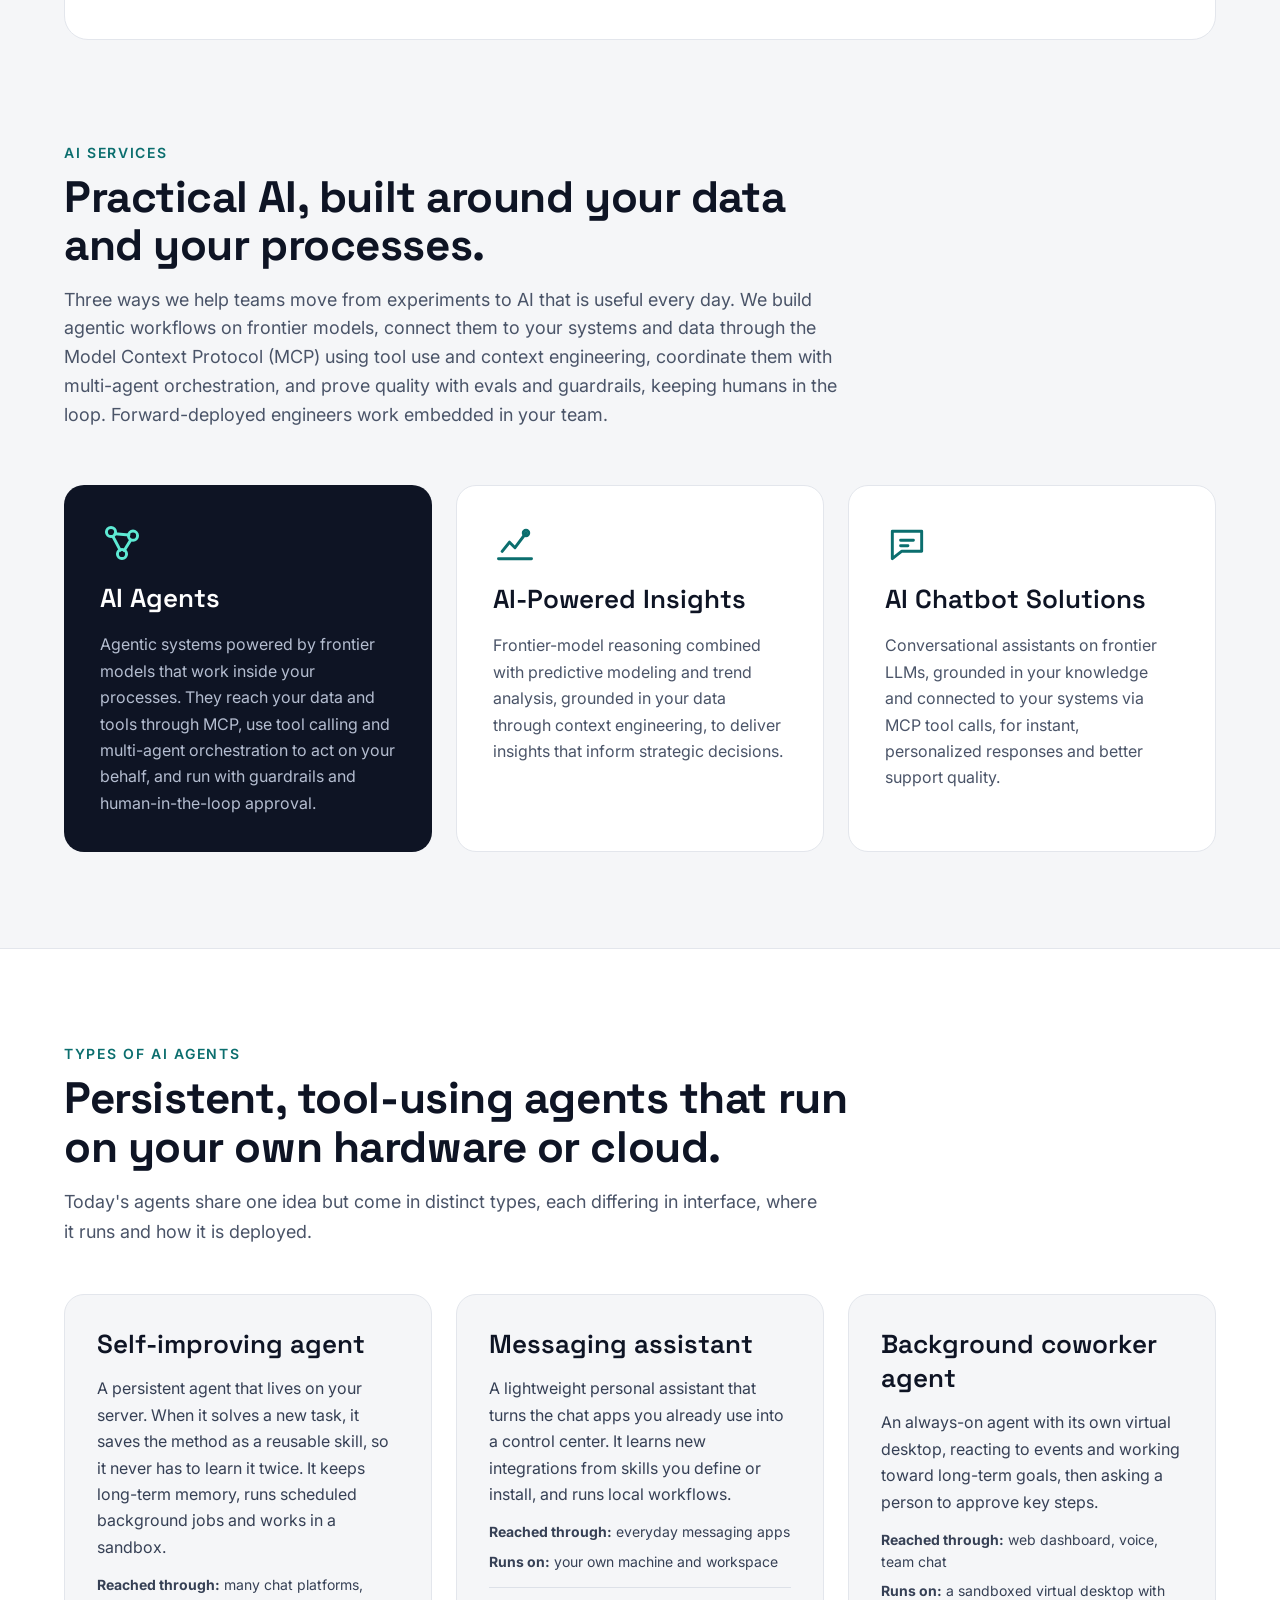
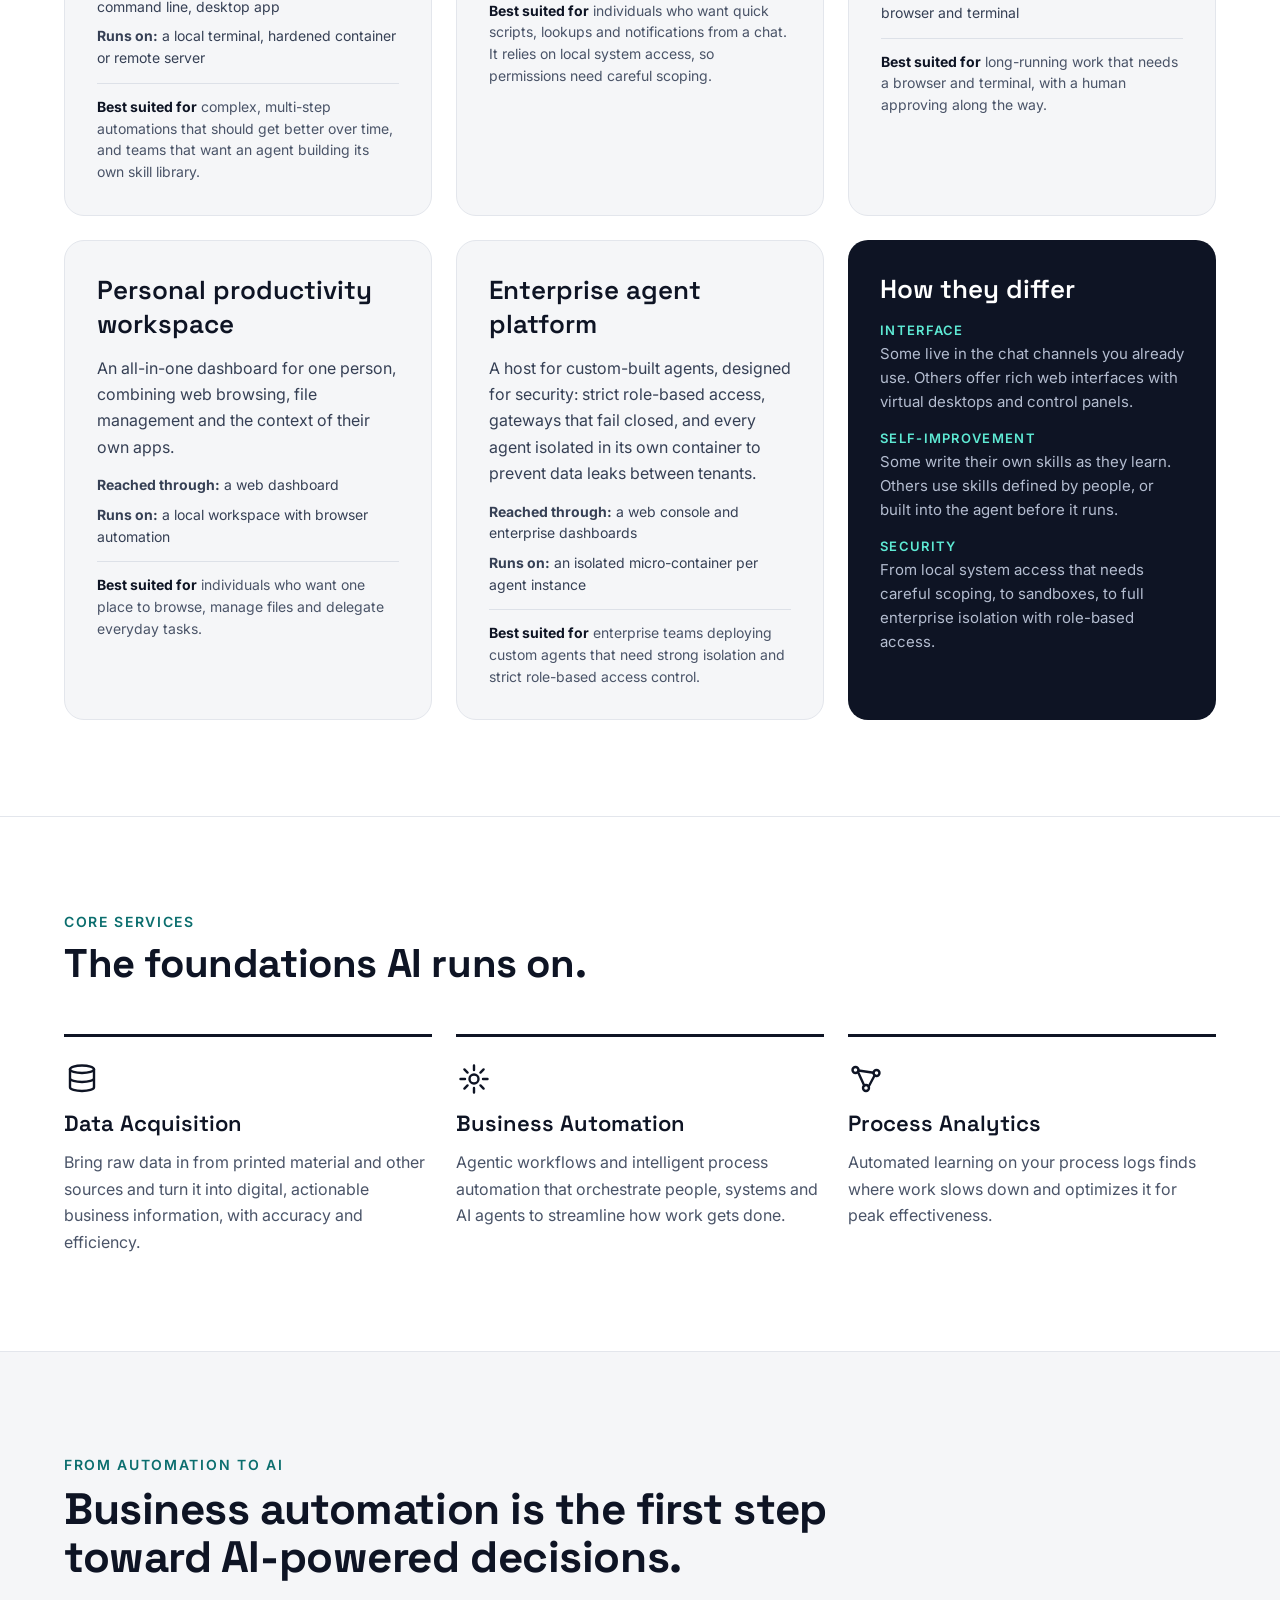
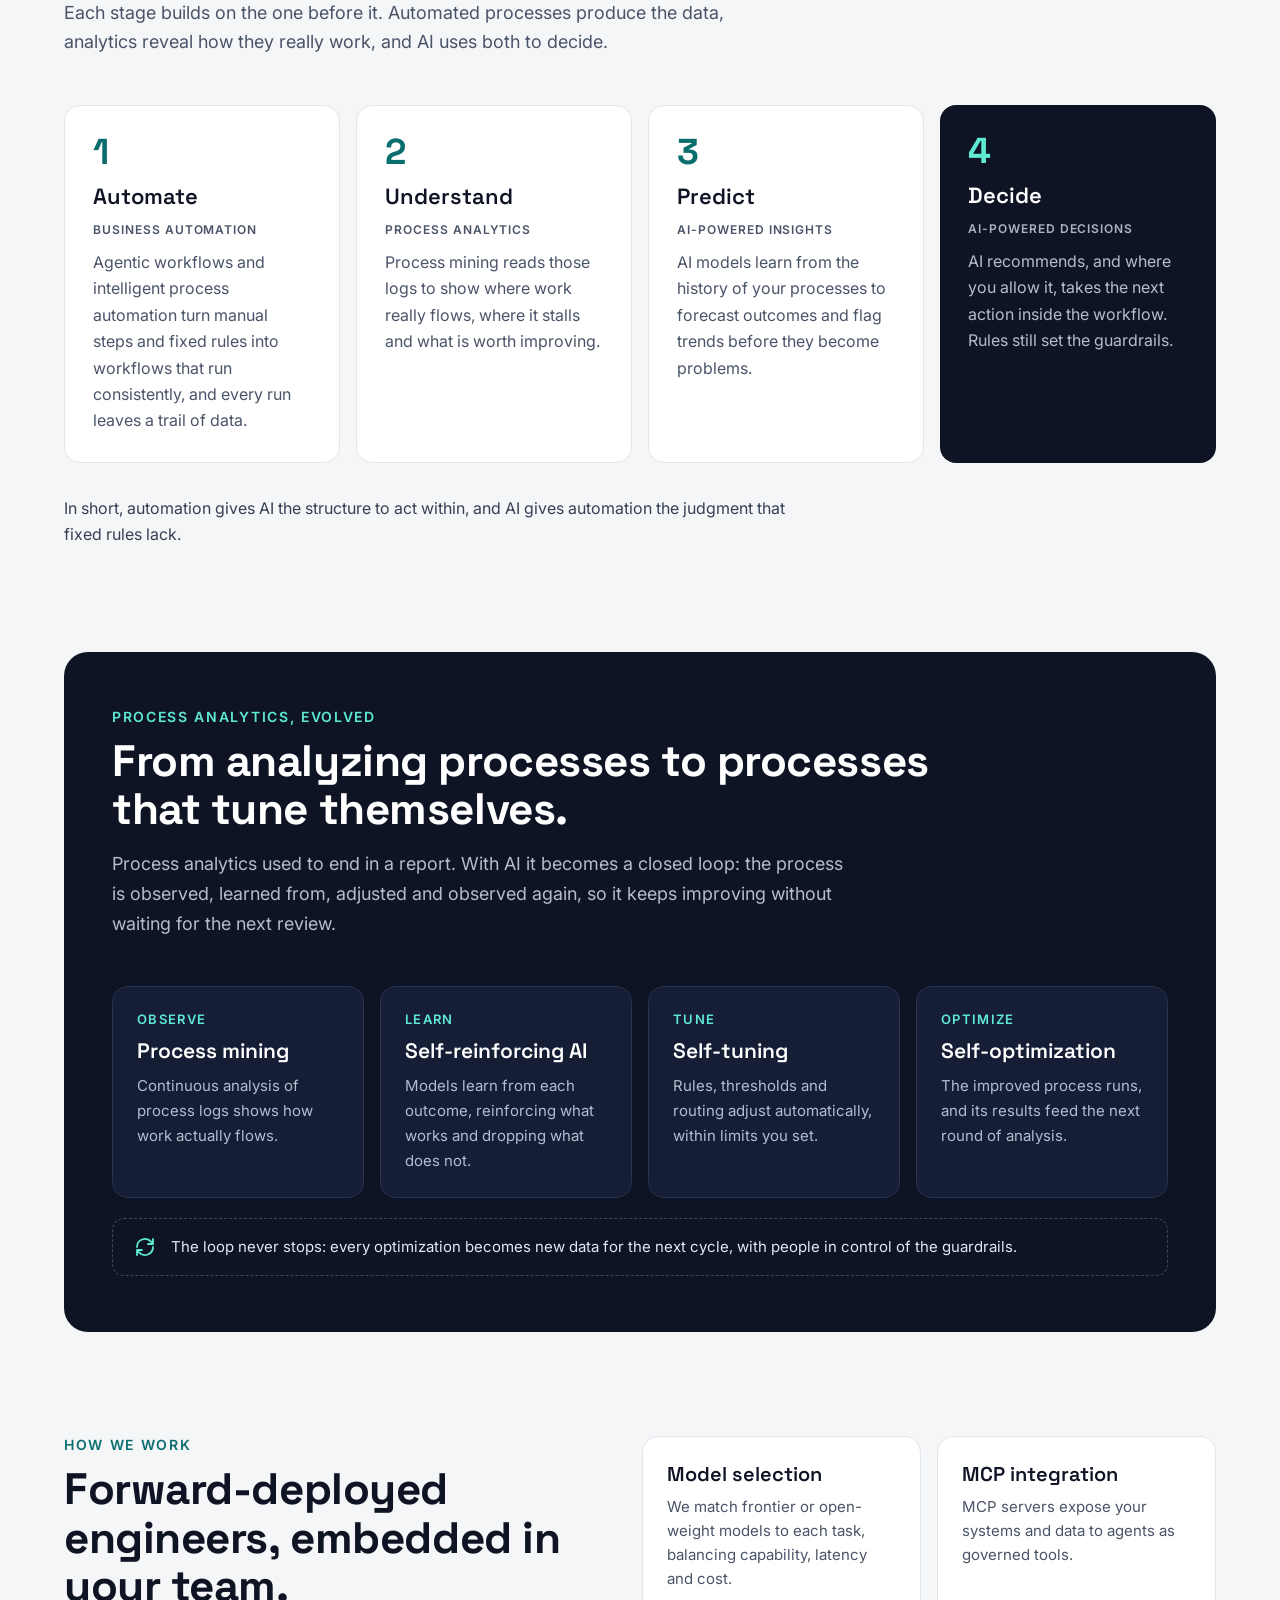
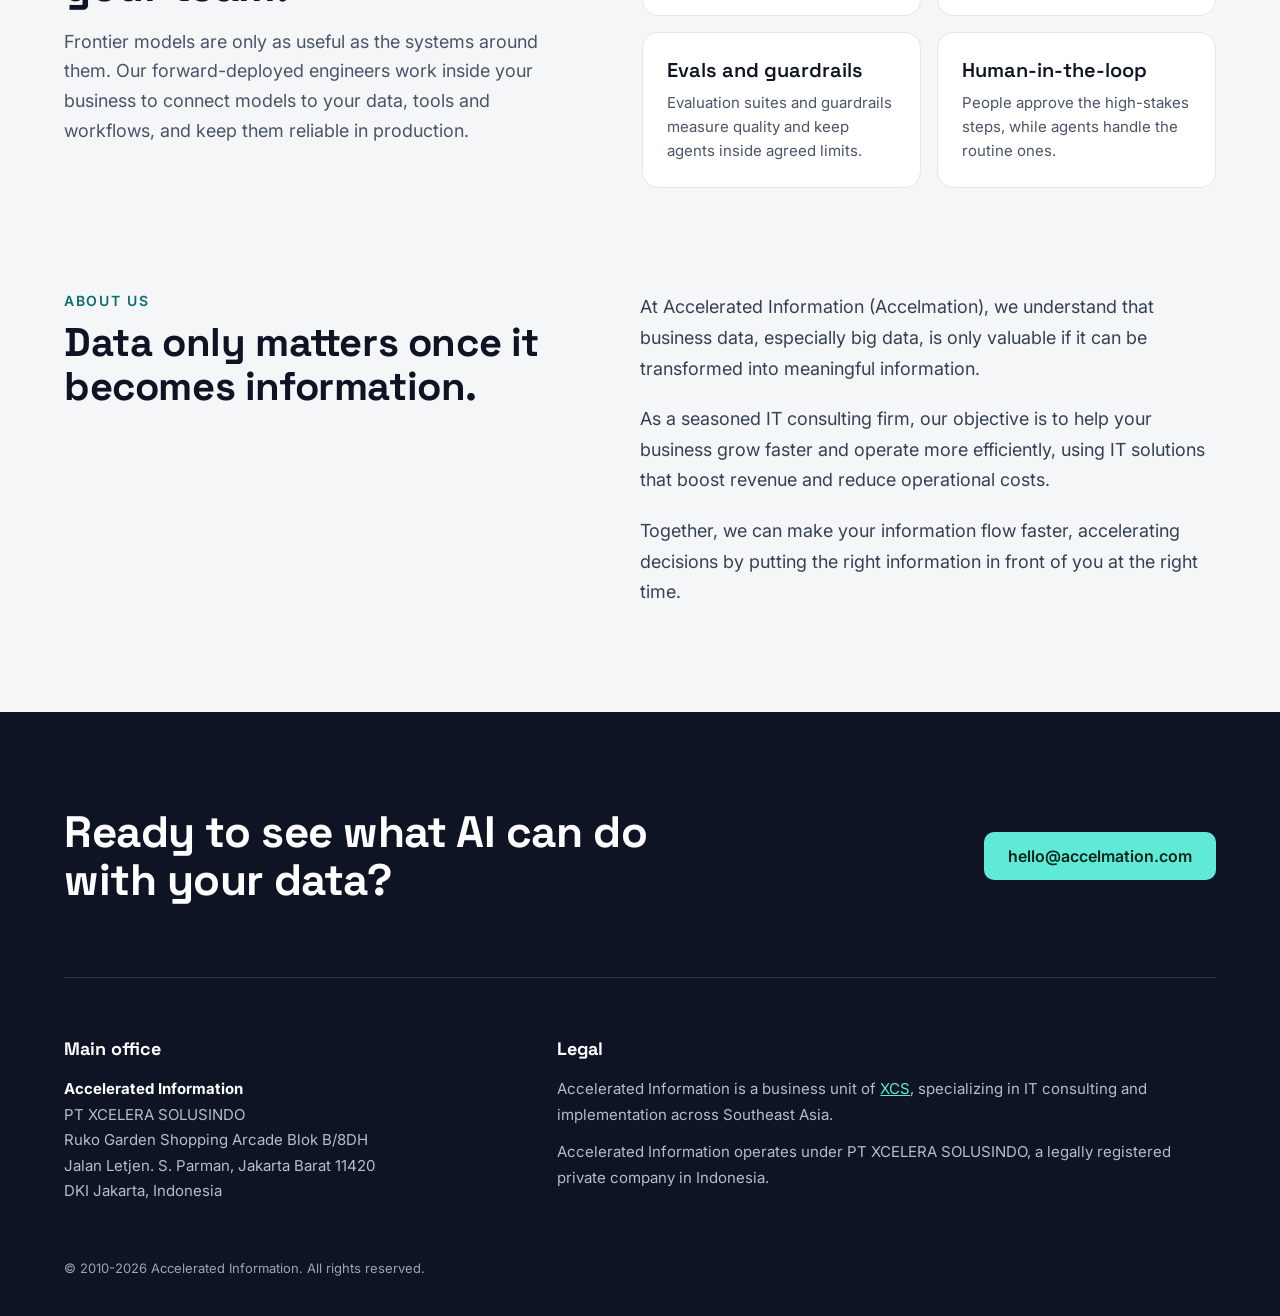
==== commit 32244423: "Rewrite Process Analytics section copy Co-Authored-By: Claude Sonnet 5.5 <noreply@anthropic.com> Cla" ====
--- a/index.html
+++ b/index.html
@@ -339,7 +339,7 @@
 <div style="border-top:3px solid #0E1424;padding-top:24px;display:flex;flex-direction:column;gap:12px">
 <svg width="36" height="36" viewBox="0 0 24 24" fill="none" stroke="#0E1424" stroke-width="1.6" stroke-linecap="round" stroke-linejoin="round" aria-hidden="true"><circle cx="5" cy="6" r="2"/><circle cx="12" cy="18" r="2"/><circle cx="19" cy="8" r="2"/><path d="M6.7 7.3L10.8 16.4M13.8 17l4-7.5M7 6.3l10 1.5"/></svg>
 <h3 style="margin:0;font-family:'Space Grotesk',sans-serif;font-size:22px;font-weight:600">Process Analytics</h3>
-<p style="margin:0;font-size:16px;line-height:1.65;color:#4A5468">Process Mining on your process logs to find where workflows slow down and optimize them for maximum effectiveness.</p>
+<p style="margin:0;font-size:16px;line-height:1.65;color:#4A5468">Automated learning on your process logs finds where work slows down and optimizes it for peak effectiveness.</p>
 </div>
 
 </div>
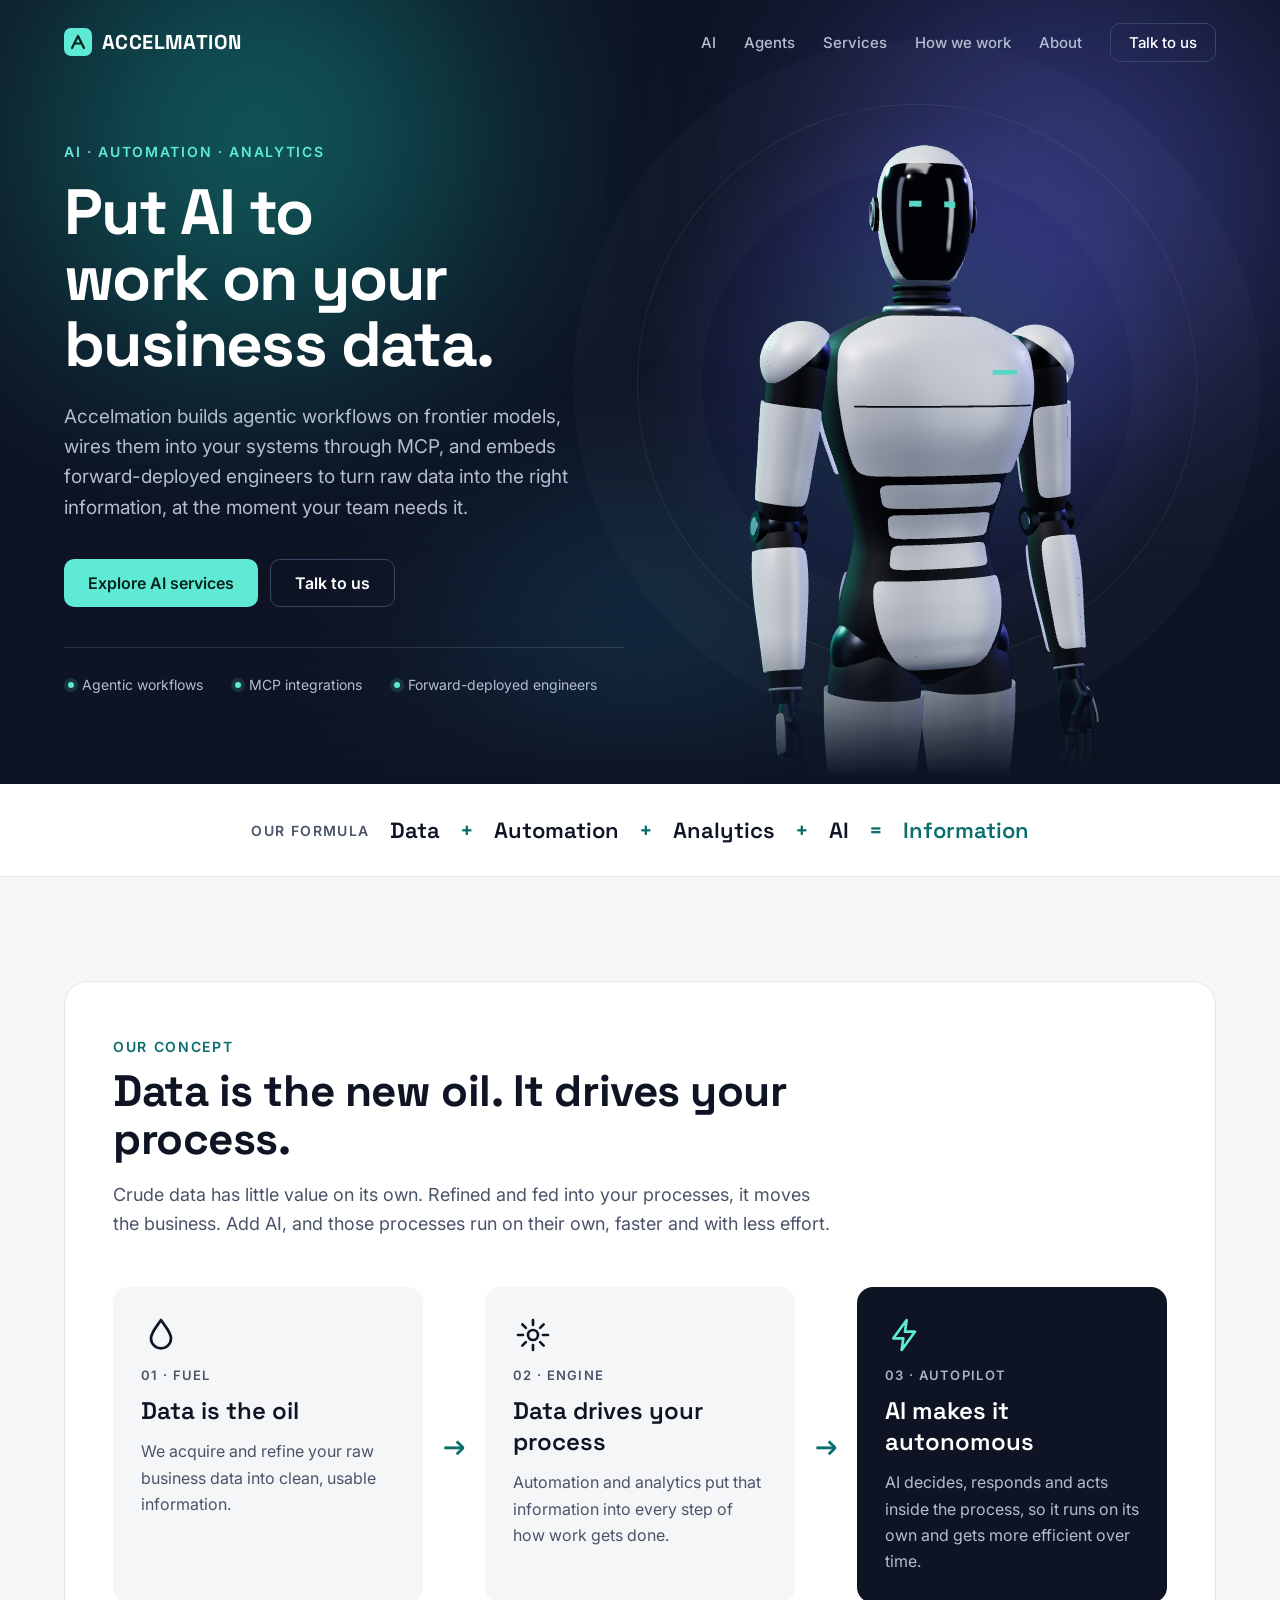
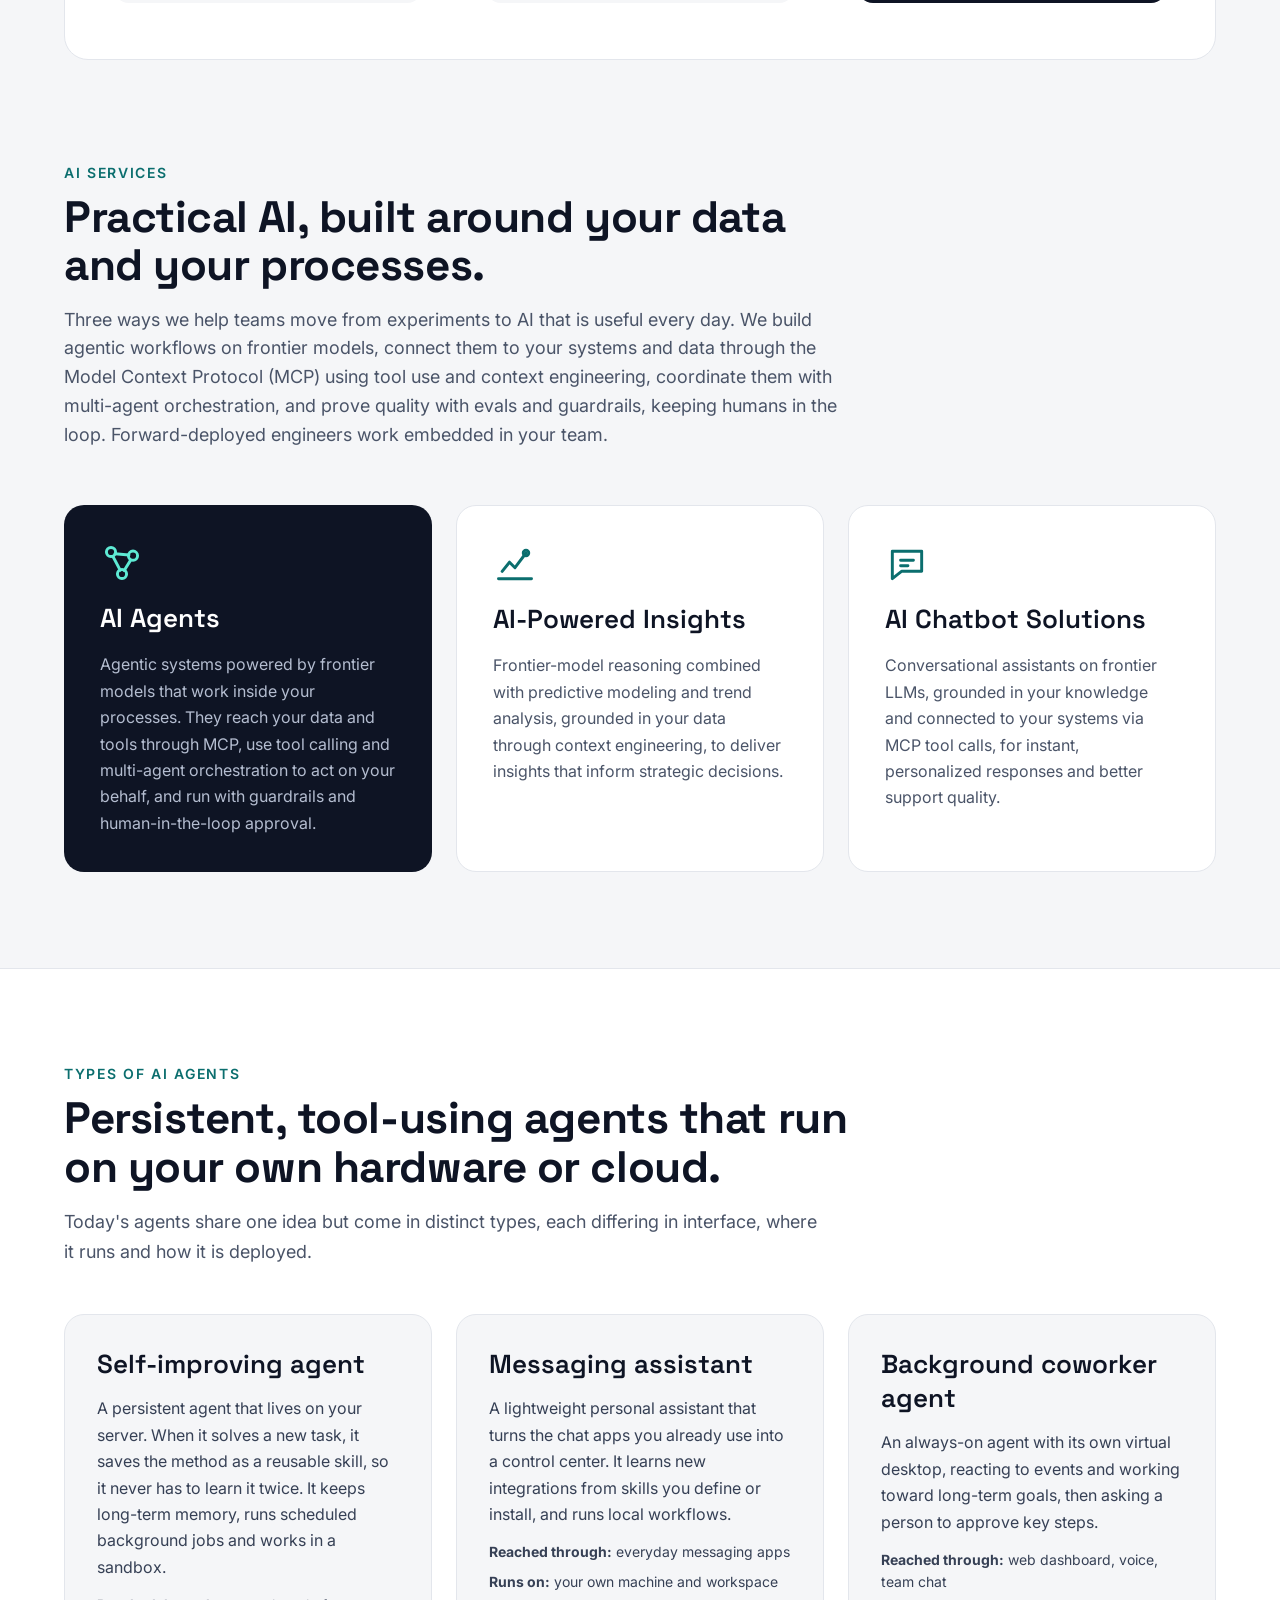
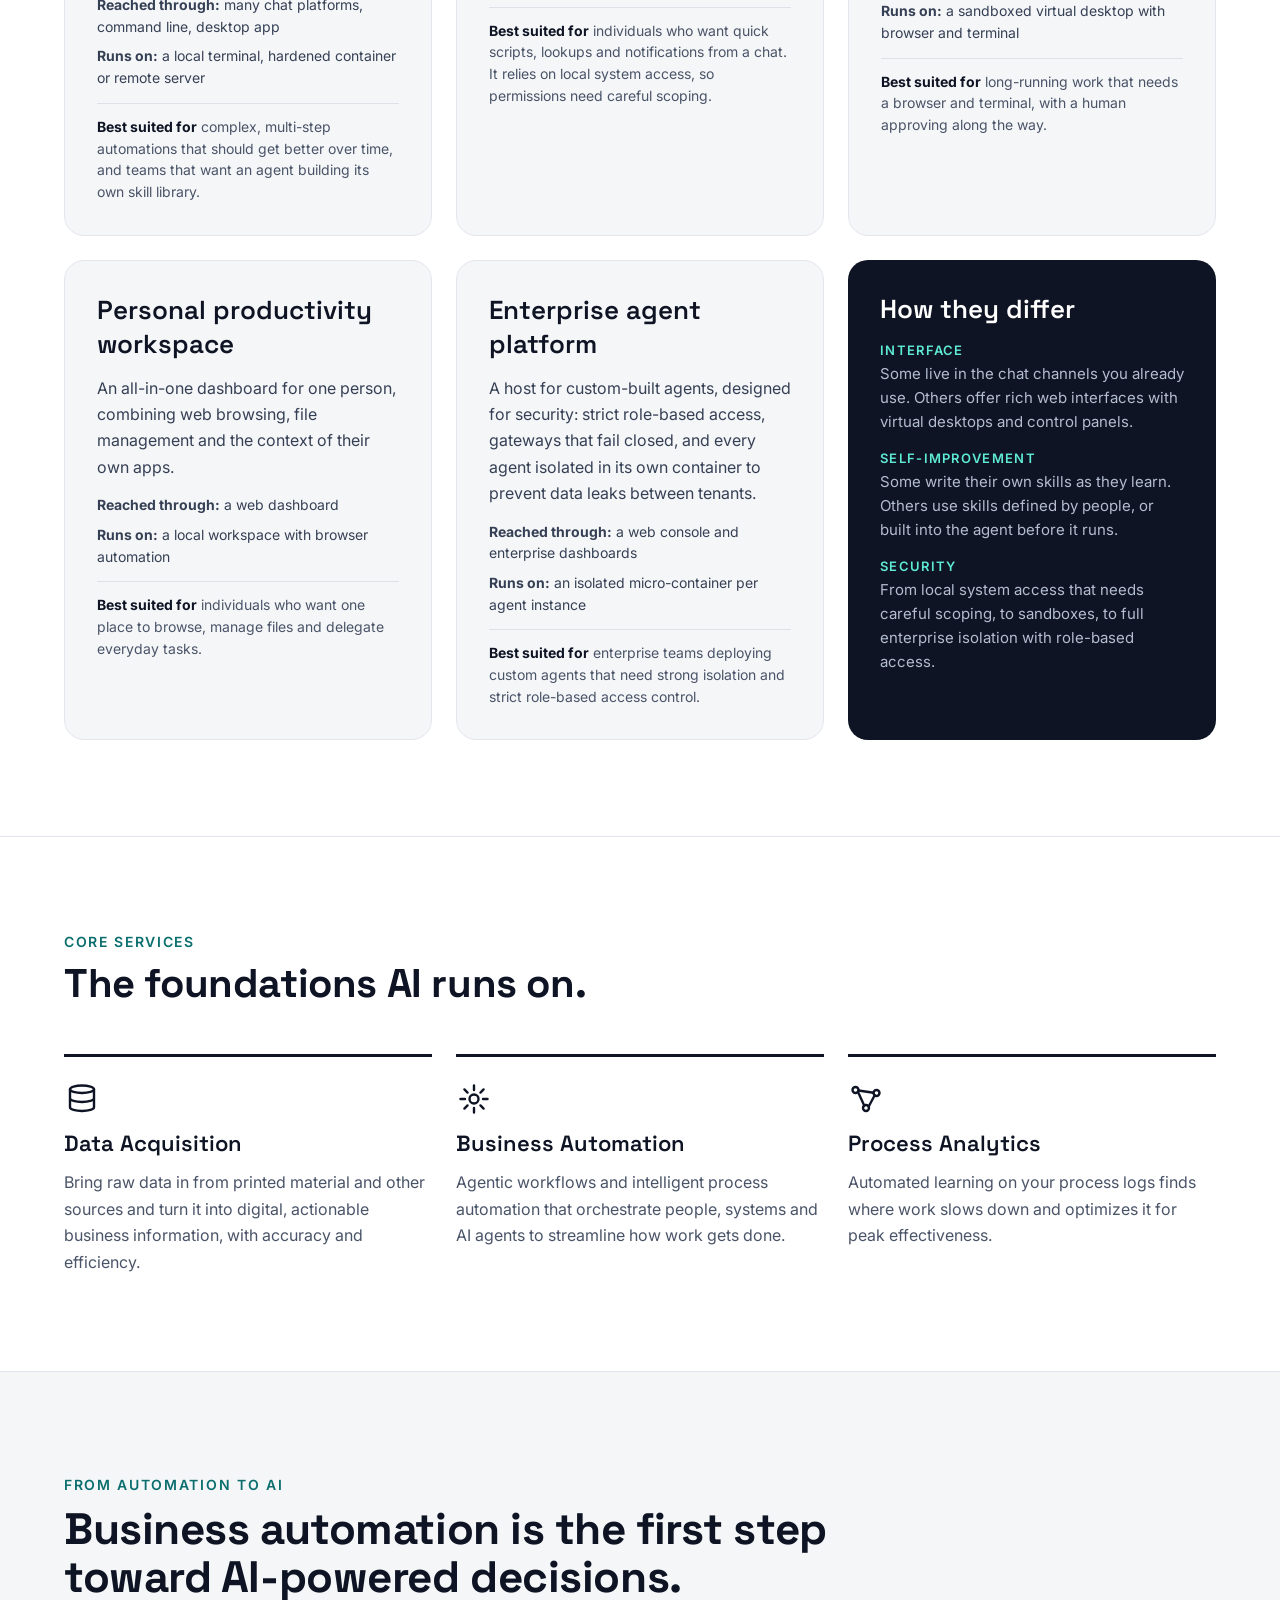
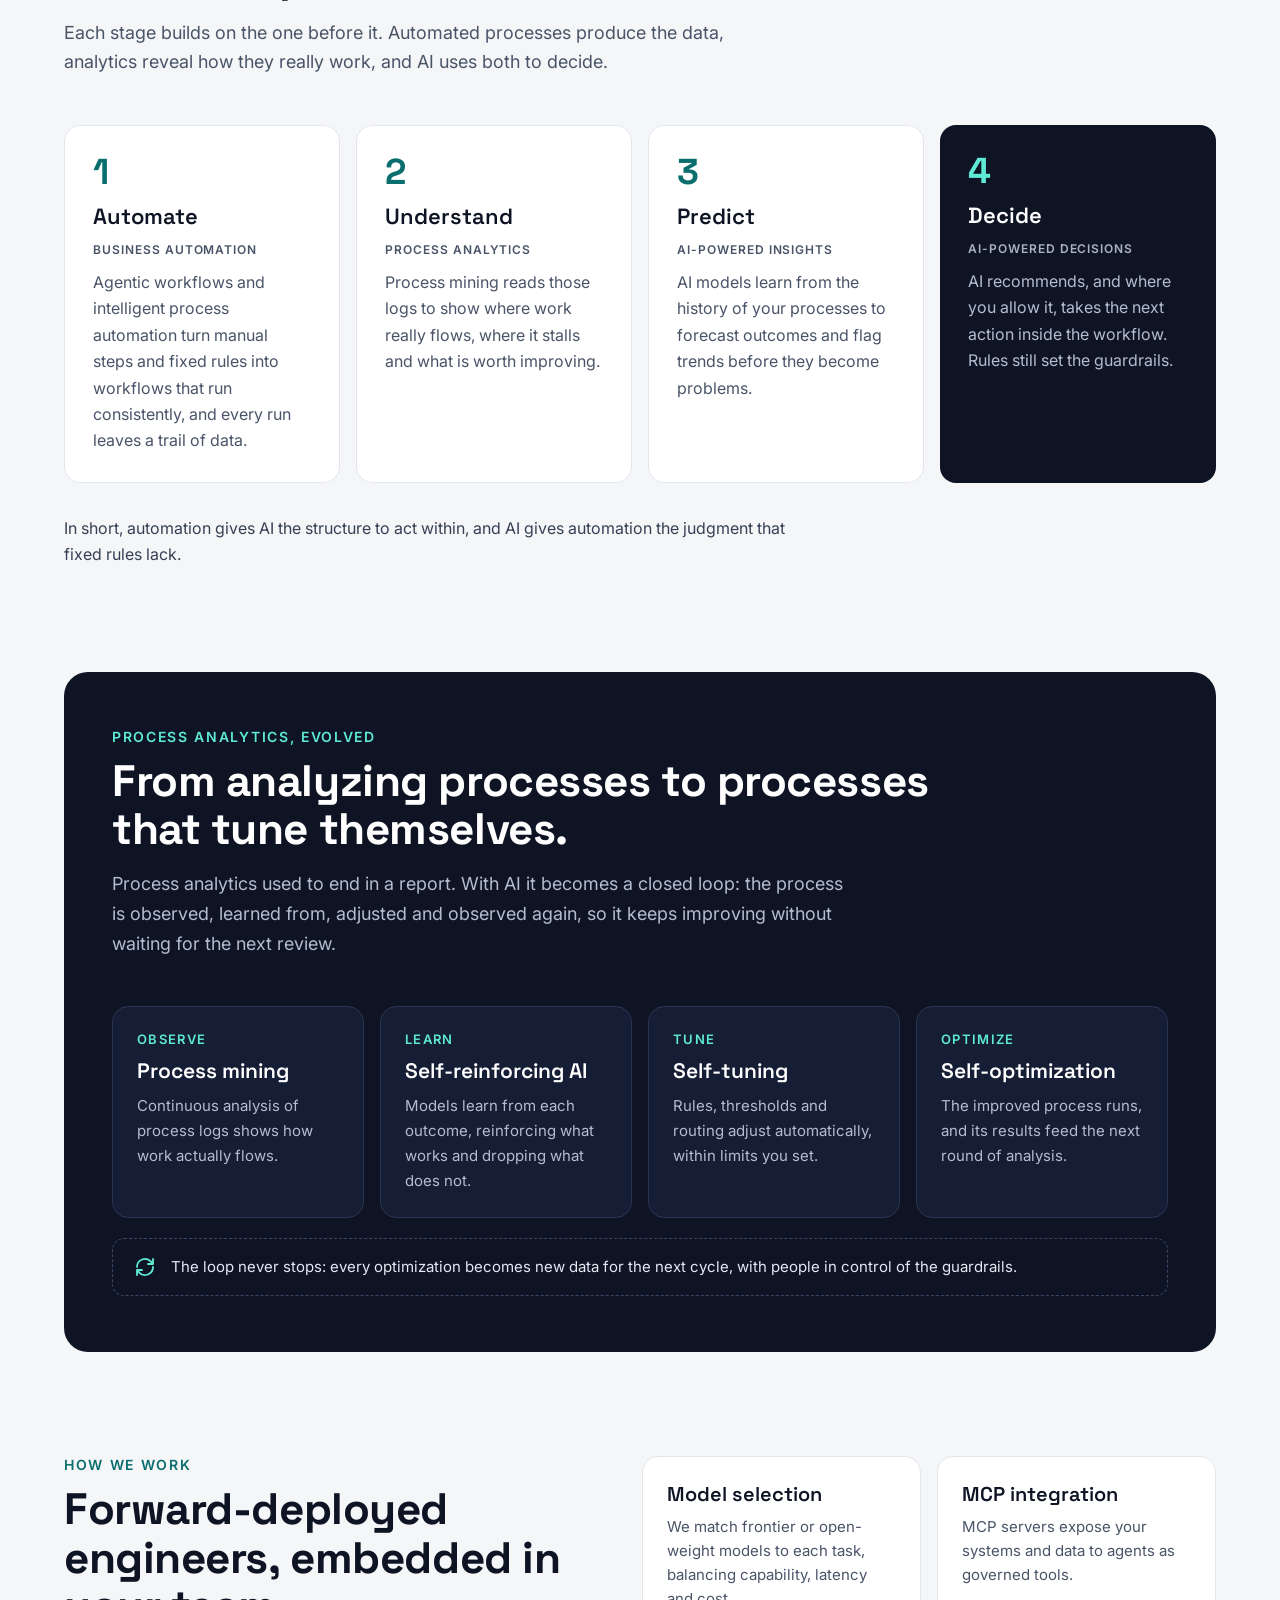
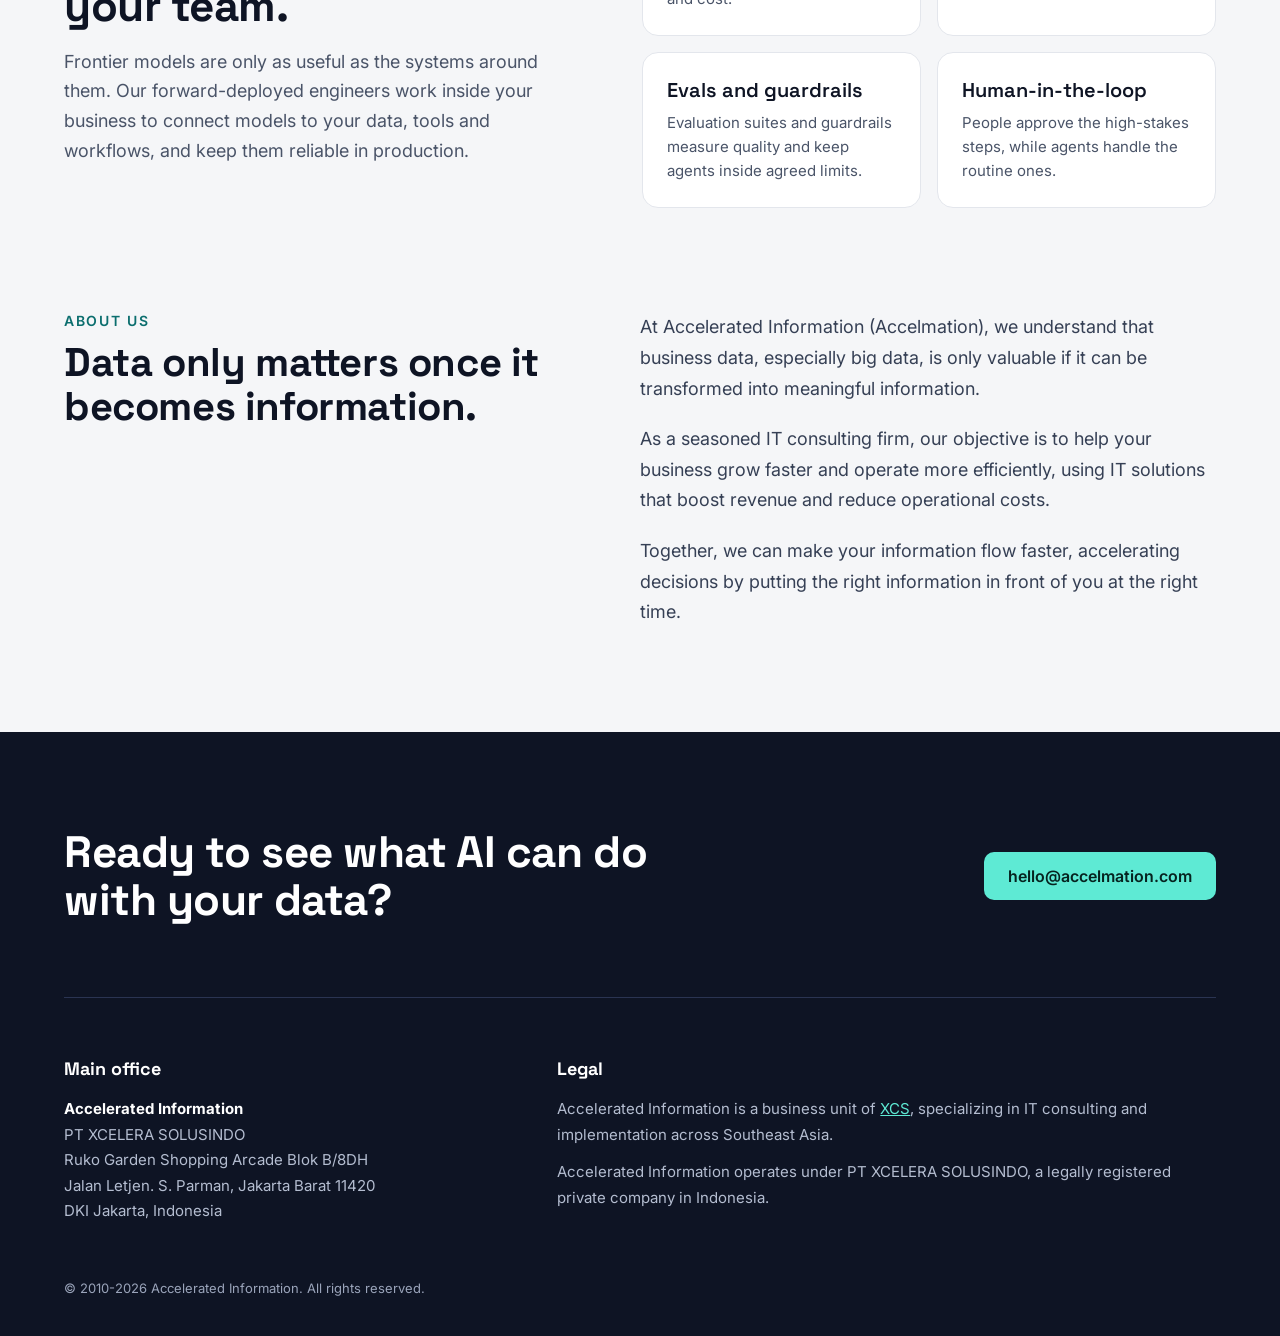
==== commit 9583db18: "Rework hero: realistic business humanoid robot and refreshed layout Rebuild the 3D robot from lofted" ====
--- a/index.html
+++ b/index.html
@@ -29,29 +29,29 @@
 @keyframes auroraC{0%{transform:translate(0,0) scale(1)}50%{transform:translate(-25%,-12%) scale(1.25)}100%{transform:translate(20%,-5%) scale(1)}}
 #robot3d svg.rb{opacity:0;transition:opacity .4s}
 #robot3d[data-state="failed"] svg.rb{opacity:1}
-.hero-text{flex:0 1 540px;min-width:0;position:relative;z-index:2}
-.hero-robot{position:absolute;top:0;bottom:0;right:0;width:75%;z-index:1}
-@media (max-width:900px){.hero-row{flex-direction:column;align-items:stretch!important;min-height:0!important}.hero-robot{position:relative;width:100%;height:520px;margin-top:24px}}
-.rb-float{animation:rbFloat 4s ease-in-out infinite}
-@keyframes rbFloat{0%,100%{transform:translateY(0)}50%{transform:translateY(-12px)}}
-.rb-shadow{transform-box:fill-box;transform-origin:center;animation:rbShadow 4s ease-in-out infinite}
-@keyframes rbShadow{0%,100%{transform:scale(1);opacity:.28}50%{transform:scale(.8);opacity:.16}}
-.rb-pulse{animation:rbPulse 2.2s ease-in-out infinite}
-@keyframes rbPulse{0%,100%{opacity:.65}50%{opacity:1}}
-.rb-glow{filter:drop-shadow(0 0 6px rgba(94,234,212,.9))}
-.rb-wave{transform-box:view-box;transform-origin:256px 186px;animation:rbWave 4s ease-in-out infinite}
-@keyframes rbWave{0%,100%{transform:rotate(0)}14%,80%{transform:rotate(-125deg)}92%{transform:rotate(0)}}
-.rb-fore{transform-box:view-box;transform-origin:257px 282px;animation:rbFore 4s ease-in-out infinite}
-@keyframes rbFore{0%,14%{transform:rotate(0)}24%{transform:rotate(24deg)}36%{transform:rotate(-14deg)}48%{transform:rotate(24deg)}60%{transform:rotate(-14deg)}72%{transform:rotate(20deg)}82%,100%{transform:rotate(0)}}
-.rb-spark{animation:rbSpark 3.5s ease-in-out infinite}
-.rb-s2{animation-delay:.8s}.rb-s3{animation-delay:1.6s}.rb-s4{animation-delay:2.4s}
-@keyframes rbSpark{0%,100%{transform:translateY(0);opacity:.2}50%{transform:translateY(-18px);opacity:1}}
-@media (prefers-reduced-motion:reduce){.aurora,.rb-float,.rb-shadow,.rb-pulse,.rb-wave,.rb-fore,.rb-spark{animation:none}}
+.nav-links{display:flex;flex-wrap:wrap;align-items:center;gap:4px 28px;font-size:15px;font-weight:500}
+.nav-links a{color:#B4BDD0;text-decoration:none;padding:10px 0}
+.nav-links a:hover{color:#fff}
+.nav-links a.nav-cta{color:#fff;border:1px solid #3A4663;border-radius:10px;padding:9px 18px}
+.nav-links a.nav-cta:hover{border-color:#fff}
+.hero-row{position:relative;display:flex;align-items:center;min-height:700px;padding:56px 0 88px}
+.hero-text{flex:0 1 560px;min-width:0;position:relative;z-index:2}
+.hero-text h1{margin:0 0 24px;font-family:'Space Grotesk',sans-serif;font-weight:700;font-size:64px;line-height:1.03;letter-spacing:-0.025em;text-wrap:balance}
+.hero-points{list-style:none;margin:40px 0 0;padding:28px 0 0;border-top:1px solid rgba(255,255,255,.12);display:flex;flex-wrap:wrap;gap:12px 28px;font-size:14px;color:#B4BDD0}
+.hero-points li{display:flex;align-items:center;gap:8px}
+.hero-points li::before{content:"";margin-left:4px;width:6px;height:6px;border-radius:50%;background:#5EEAD4;box-shadow:0 0 0 4px rgba(94,234,212,.15)}
+.hero-robot{position:absolute;top:-40px;bottom:0;right:-24px;width:56%;z-index:1}
+.hero-robot::before{content:"";position:absolute;left:50%;top:46%;width:min(560px,92%);aspect-ratio:1;transform:translate(-50%,-50%);border-radius:50%;border:1px solid rgba(255,255,255,.09);background:radial-gradient(circle,rgba(94,234,212,.16) 0%,rgba(99,102,241,.1) 45%,rgba(14,20,36,0) 70%);box-shadow:0 0 0 64px rgba(255,255,255,.02),inset 0 0 0 64px rgba(255,255,255,.02)}
+#robot3d{-webkit-mask-image:linear-gradient(180deg,#000 80%,transparent 99%);mask-image:linear-gradient(180deg,#000 80%,transparent 99%)}
+@media (max-width:1000px){.hero-text h1{font-size:52px}.hero-robot{width:52%}}
+@media (max-width:900px){.nav-links a:not(.nav-cta){display:none}.hero-row{flex-direction:column;align-items:stretch;min-height:0;padding:40px 0 0}.hero-robot{position:relative;top:0;right:0;width:100%;height:480px;margin-top:8px}}
+@media (max-width:640px){.hero-text h1{font-size:40px}.hero-robot{height:420px}}
+@media (prefers-reduced-motion:reduce){.aurora{animation:none}}
 a.btn-ghost{color:#fff;text-decoration:none;font-weight:600;padding:13px 24px;border-radius:10px;border:1px solid #3A4663;display:inline-block}
 a.btn-ghost:hover{border-color:#fff;color:#fff}
 
 @media (prefers-reduced-motion:reduce){html{scroll-behavior:auto}}
-@media (max-width:640px){h1{font-size:40px!important}h2{font-size:32px!important}}
+@media (max-width:640px){h2{font-size:32px!important}}
 </style>
 </head>
 <body>
@@ -71,84 +71,66 @@
 <svg width="28" height="28" viewBox="0 0 28 28" fill="none" aria-hidden="true"><rect width="28" height="28" rx="7" fill="#5EEAD4"/><path d="M8 20 L14 8 L20 20 M10.5 15.5 H17.5" stroke="#06231F" stroke-width="2.2" stroke-linecap="round" stroke-linejoin="round"/></svg>
 ACCELMATION
 </a>
+<div class="nav-links">
+<a href="#ai">AI</a>
+<a href="#agents">Agents</a>
+<a href="#services">Services</a>
+<a href="#how">How we work</a>
+<a href="#about">About</a>
+<a class="nav-cta" href="#contact">Talk to us</a>
+</div>
 </nav>
 
-<div id="top" class="hero-row" style="position:relative;display:flex;align-items:center;min-height:680px;padding:64px 0 80px">
+<div id="top" class="hero-row">
 <div class="hero-text">
 <p style="margin:0 0 20px;font-size:14px;font-weight:600;letter-spacing:0.12em;text-transform:uppercase;color:#5EEAD4">AI · Automation · Analytics</p>
-<h1 style="margin:0 0 24px;font-family:'Space Grotesk',sans-serif;font-weight:700;font-size:60px;line-height:1.04;letter-spacing:-0.02em">Put AI to work on your business data.</h1>
+<h1>Put AI to work on your business data.</h1>
 <p style="margin:0 0 36px;font-size:19px;line-height:1.6;color:#B4BDD0;max-width:540px">Accelmation builds agentic workflows on frontier models, wires them into your systems through MCP, and embeds forward-deployed engineers to turn raw data into the right information, at the moment your team needs it.</p>
 <div style="display:flex;flex-wrap:wrap;gap:12px">
 <a class="btn-solid" href="#ai">Explore AI services</a>
 <a class="btn-ghost" href="#contact">Talk to us</a>
 </div>
-</div>
-
-<!-- robot + illustrative assistant panel -->
+<ul class="hero-points">
+<li>Agentic workflows</li>
+<li>MCP integrations</li>
+<li>Forward-deployed engineers</li>
+</ul>
+</div>
+
+<!-- humanoid robot (3D, with a static SVG fallback) -->
 <div class="hero-robot">
 <div id="robot3d" data-accent="#5EEAD4" style="position:absolute;inset:0">
 <div data-robot-stage style="position:absolute;inset:0">
-<svg class="rb" viewBox="0 0 360 450" role="img" aria-label="Animated futuristic humanoid robot waving" style="display:block;width:100%;max-width:320px;height:auto;margin:0 auto;overflow:visible;position:relative;z-index:1">
+<svg class="rb" viewBox="0 0 360 440" role="img" aria-label="Humanoid robot" style="position:absolute;left:50%;bottom:0;height:88%;width:auto;transform:translateX(-50%)">
 <defs>
-<linearGradient id="rbShell" x1="0" y1="0" x2="1" y2="1"><stop offset="0" stop-color="#FFFFFF"/><stop offset="1" stop-color="#C9D0DC"/></linearGradient>
-<linearGradient id="rbHead" x1="0" y1="0" x2="1" y2="1"><stop offset="0" stop-color="#1B2230"/><stop offset="0.55" stop-color="#05070B"/><stop offset="1" stop-color="#0B0F18"/></linearGradient>
+<linearGradient id="rbShell" x1="0" y1="0" x2="1" y2="1"><stop offset="0" stop-color="#EEF1F5"/><stop offset="1" stop-color="#A9B0BD"/></linearGradient>
+<linearGradient id="rbGlass" x1="0" y1="0" x2="1" y2="1"><stop offset="0" stop-color="#1B2230"/><stop offset="0.5" stop-color="#04060A"/><stop offset="1" stop-color="#0B0F18"/></linearGradient>
 </defs>
-<ellipse class="rb-shadow" cx="180" cy="444" rx="84" ry="8" fill="#5EEAD4" opacity="0.25"/>
-<circle class="rb-spark rb-s1" cx="52" cy="130" r="3" fill="#5EEAD4"/>
-<circle class="rb-spark rb-s2" cx="44" cy="280" r="2.5" fill="#5EEAD4"/>
-<circle class="rb-spark rb-s3" cx="318" cy="90" r="3" fill="#5EEAD4"/>
-<circle class="rb-spark rb-s4" cx="326" cy="330" r="2.5" fill="#5EEAD4"/>
-<g class="rb-float">
-<!-- legs -->
-<rect x="136" y="326" width="34" height="62" rx="17" fill="url(#rbShell)"/>
-<rect x="190" y="326" width="34" height="62" rx="17" fill="url(#rbShell)"/>
-<circle cx="153" cy="392" r="14" fill="#12161F" stroke="#3A4254" stroke-width="2"/>
-<circle cx="207" cy="392" r="14" fill="#12161F" stroke="#3A4254" stroke-width="2"/>
-<rect x="138" y="398" width="30" height="30" rx="14" fill="url(#rbShell)"/>
-<rect x="192" y="398" width="30" height="30" rx="14" fill="url(#rbShell)"/>
-<rect x="128" y="424" width="46" height="16" rx="8" fill="#0B0E14"/>
-<rect x="186" y="424" width="46" height="16" rx="8" fill="#0B0E14"/>
-<!-- hips -->
-<rect x="126" y="290" width="108" height="42" rx="18" fill="#0B0E14"/>
-<circle cx="154" cy="326" r="17" fill="#1A1F2B" stroke="#3A4254" stroke-width="2"/>
-<circle cx="206" cy="326" r="17" fill="#1A1F2B" stroke="#3A4254" stroke-width="2"/>
-<!-- static arm (viewer left) -->
-<g>
-<rect x="76" y="198" width="38" height="80" rx="19" fill="url(#rbShell)"/>
-<rect x="80" y="272" width="30" height="24" rx="11" fill="#12161F"/>
-<rect x="78" y="290" width="34" height="72" rx="17" fill="url(#rbShell)"/>
-<rect x="84" y="356" width="22" height="16" rx="6" fill="#12161F"/>
-<rect x="82" y="368" width="26" height="30" rx="12" fill="#1A1F2B"/>
-<path d="M89 380v14M95 380v16M101 380v14" stroke="#4A5468" stroke-width="2" stroke-linecap="round"/>
-</g>
-<!-- torso -->
-<path d="M112 172 Q180 158 248 172 L240 270 Q180 284 120 270 Z" fill="url(#rbShell)"/>
-<path d="M118 174 L130 176 L134 266 L122 264 Z" fill="#0B0E14"/>
-<path d="M242 174 L230 176 L226 266 L238 264 Z" fill="#0B0E14"/>
-<rect x="122" y="262" width="116" height="30" rx="12" fill="#12161F"/>
-<circle class="rb-pulse" cx="180" cy="277" r="4" fill="#5EEAD4"/>
-<!-- neck + head -->
-<path d="M158 136 L202 136 L216 168 L144 168 Z" fill="#0B0E14"/>
-<path d="M180 20 C212 20 226 52 224 88 C222 120 206 140 180 144 C154 140 138 120 136 88 C134 52 148 20 180 20 Z" fill="url(#rbHead)"/>
-<path class="rb-pulse rb-glow" d="M160 32 C146 50 142 84 152 112 C158 126 170 136 190 138" fill="none" stroke="#5EEAD4" stroke-width="3.5" stroke-linecap="round"/>
-<path d="M208 54 C211 70 211 92 207 108" fill="none" stroke="#FFFFFF" stroke-width="2.5" stroke-linecap="round" opacity="0.55"/>
-<!-- shoulder caps -->
-<circle cx="104" cy="186" r="26" fill="url(#rbShell)"/>
-<path d="M86 174 Q104 160 122 174" fill="none" stroke="#0B0E14" stroke-width="6" stroke-linecap="round"/>
-<circle cx="256" cy="186" r="26" fill="url(#rbShell)"/>
-<!-- waving arm (viewer right), pivots at shoulder -->
-<g class="rb-wave">
-<rect x="238" y="198" width="38" height="80" rx="19" fill="url(#rbShell)"/>
-<rect x="242" y="272" width="30" height="24" rx="11" fill="#12161F"/>
-<g class="rb-fore">
-<rect x="240" y="290" width="34" height="72" rx="17" fill="url(#rbShell)"/>
-<rect x="246" y="356" width="22" height="16" rx="6" fill="#12161F"/>
-<rect x="244" y="368" width="26" height="30" rx="12" fill="#1A1F2B"/>
-<path d="M251 380v14M257 380v16M263 380v14" stroke="#4A5468" stroke-width="2" stroke-linecap="round"/>
-</g>
-</g>
-<path d="M238 174 Q256 160 274 174" fill="none" stroke="#0B0E14" stroke-width="6" stroke-linecap="round"/>
-</g>
+<!-- under-suit -->
+<path d="M150 118h60v34h-60z" fill="#14171D"/>
+<path d="M92 160q88-22 176 0l-14 150q-74 14-148 0z" fill="#14171D"/>
+<path d="M46 178q8-22 34-22l8 120-8 164H40l-4-164z" fill="#14171D"/>
+<path d="M314 178q-8-22-34-22l-8 120 8 164h40l4-164z" fill="#14171D"/>
+<path d="M112 300h136l8 140H104z" fill="#14171D"/>
+<!-- armour -->
+<path d="M108 164q72-16 144 0l-10 112q-62 12-124 0z" fill="url(#rbShell)"/>
+<path d="M122 222h116" stroke="#14171D" stroke-width="2"/>
+<rect x="134" y="290" width="92" height="16" rx="7" fill="url(#rbShell)"/>
+<rect x="138" y="312" width="84" height="16" rx="7" fill="url(#rbShell)"/>
+<rect x="142" y="334" width="76" height="16" rx="7" fill="url(#rbShell)"/>
+<path d="M124 362h112l-22 78h-68z" fill="url(#rbShell)"/>
+<path d="M42 196q4-34 38-36 14 8 12 36z" fill="url(#rbShell)"/>
+<path d="M318 196q-4-34-38-36-14 8-12 36z" fill="url(#rbShell)"/>
+<rect x="42" y="208" width="42" height="108" rx="16" fill="url(#rbShell)"/>
+<rect x="276" y="208" width="42" height="108" rx="16" fill="url(#rbShell)"/>
+<rect x="40" y="340" width="40" height="100" rx="15" fill="url(#rbShell)"/>
+<rect x="280" y="340" width="40" height="100" rx="15" fill="url(#rbShell)"/>
+<rect x="196" y="194" width="24" height="4" rx="2" fill="#5EEAD4"/>
+<!-- head -->
+<path d="M180 14c36 0 52 28 52 62 0 36-22 58-52 60-30-2-52-24-52-60 0-34 16-62 52-62z" fill="url(#rbShell)"/>
+<path d="M180 30c28 0 40 20 40 48 0 28-18 50-40 52-22-2-40-24-40-52 0-28 12-48 40-48z" fill="url(#rbGlass)"/>
+<rect x="154" y="74" width="18" height="4" rx="2" fill="#5EEAD4"/>
+<rect x="188" y="74" width="18" height="4" rx="2" fill="#5EEAD4"/>
 </svg>
 </div>
 </div>
